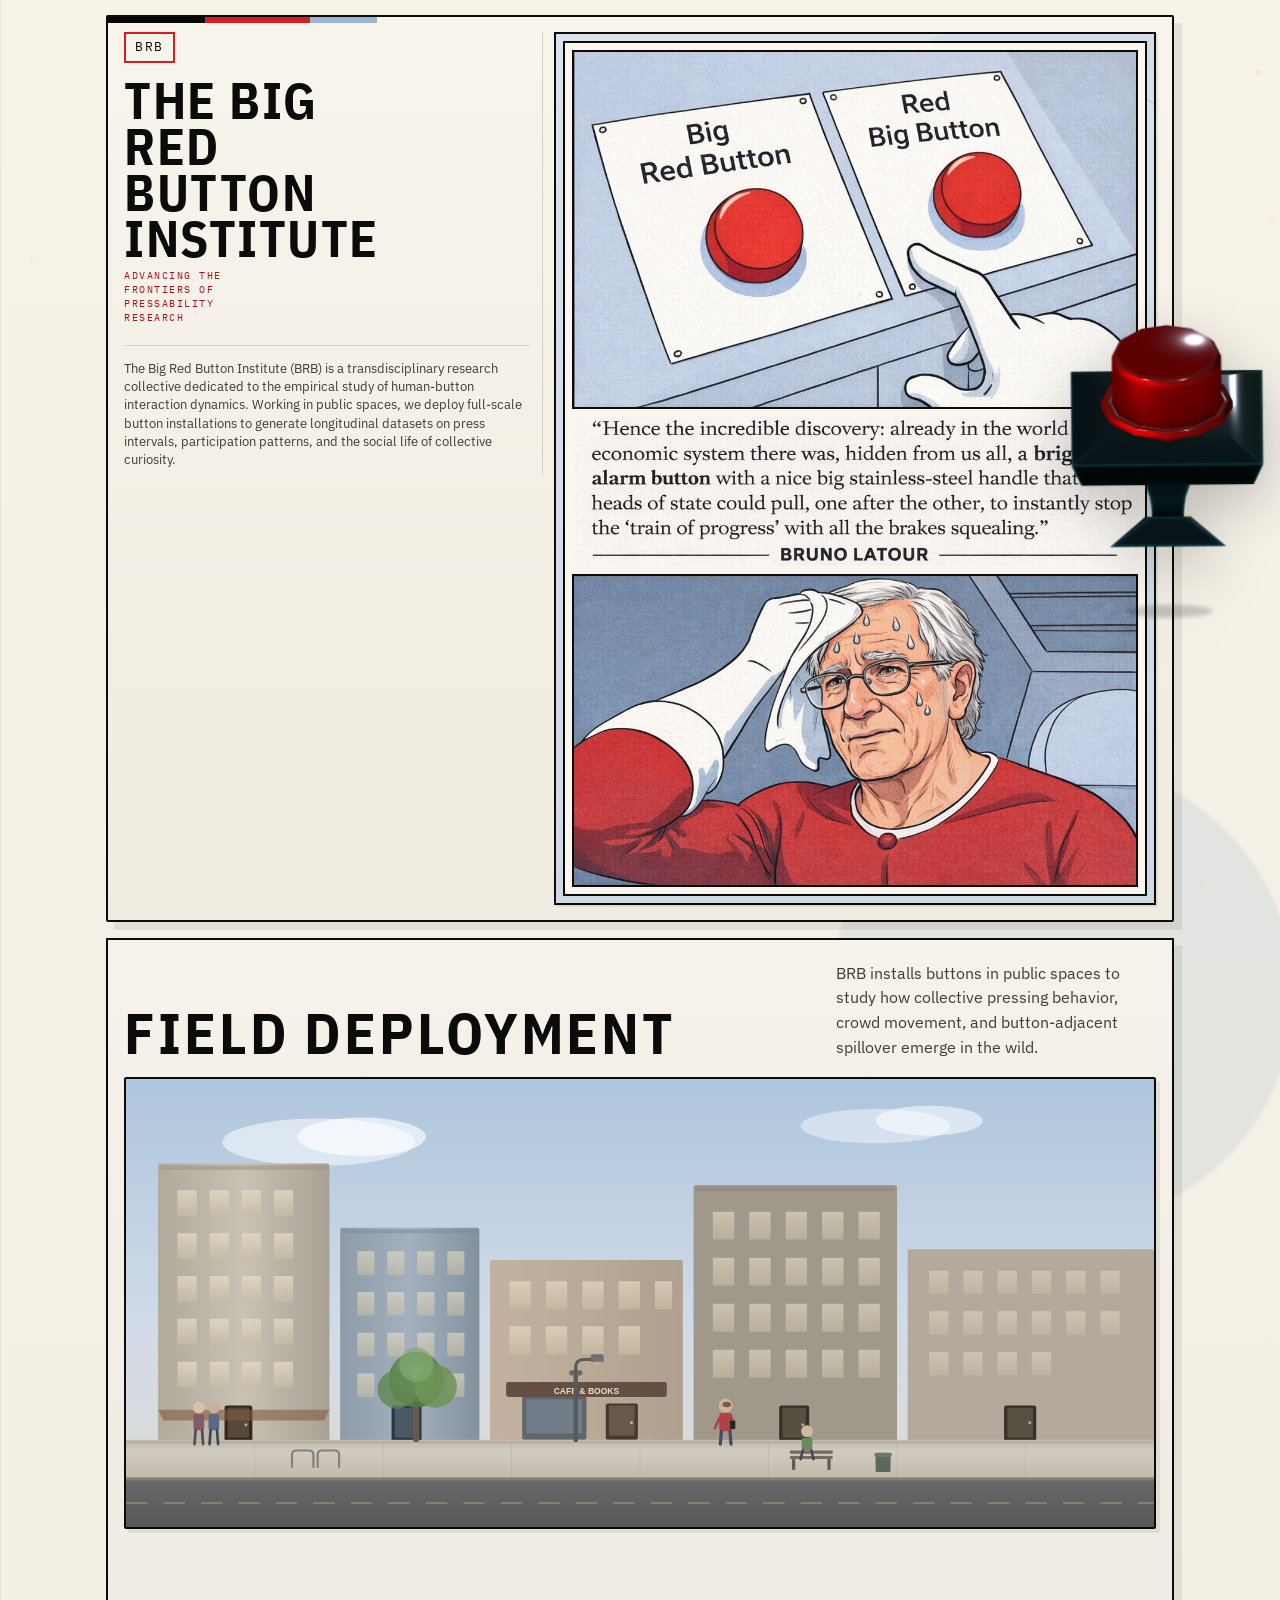
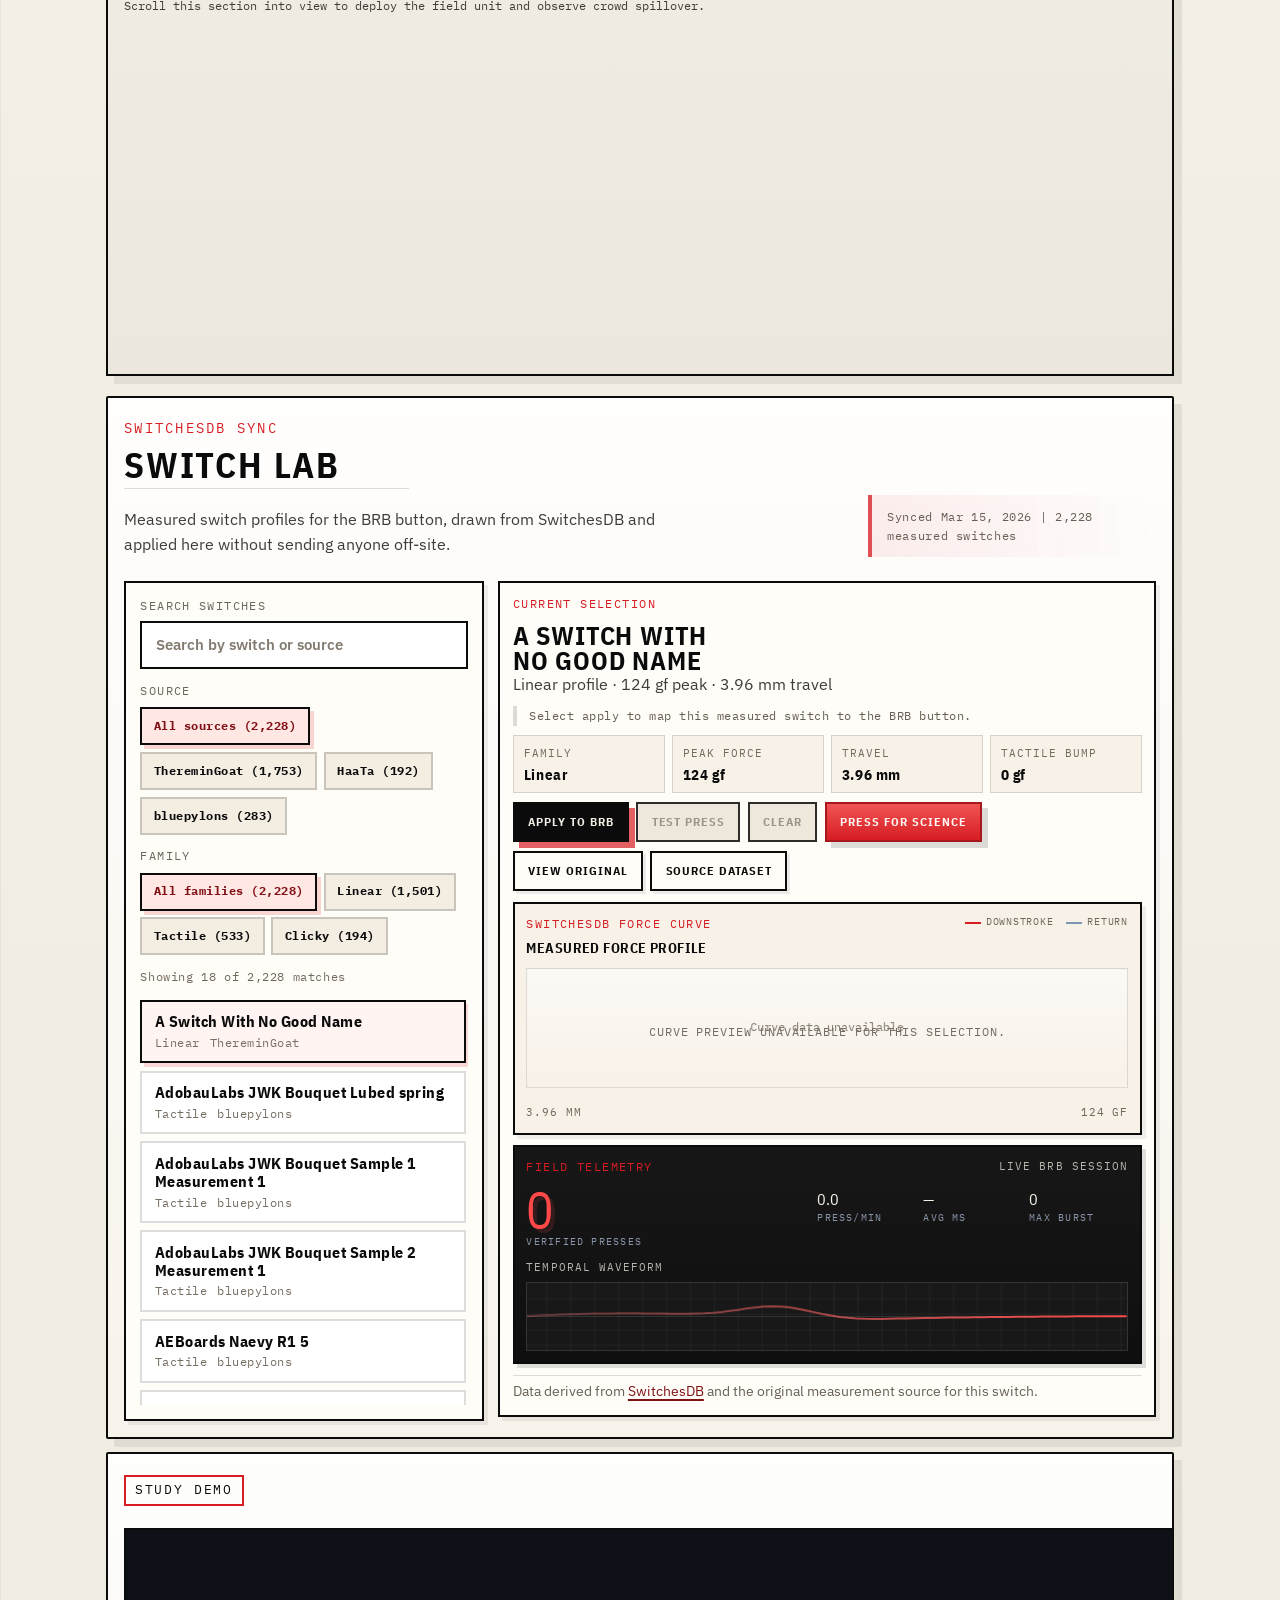
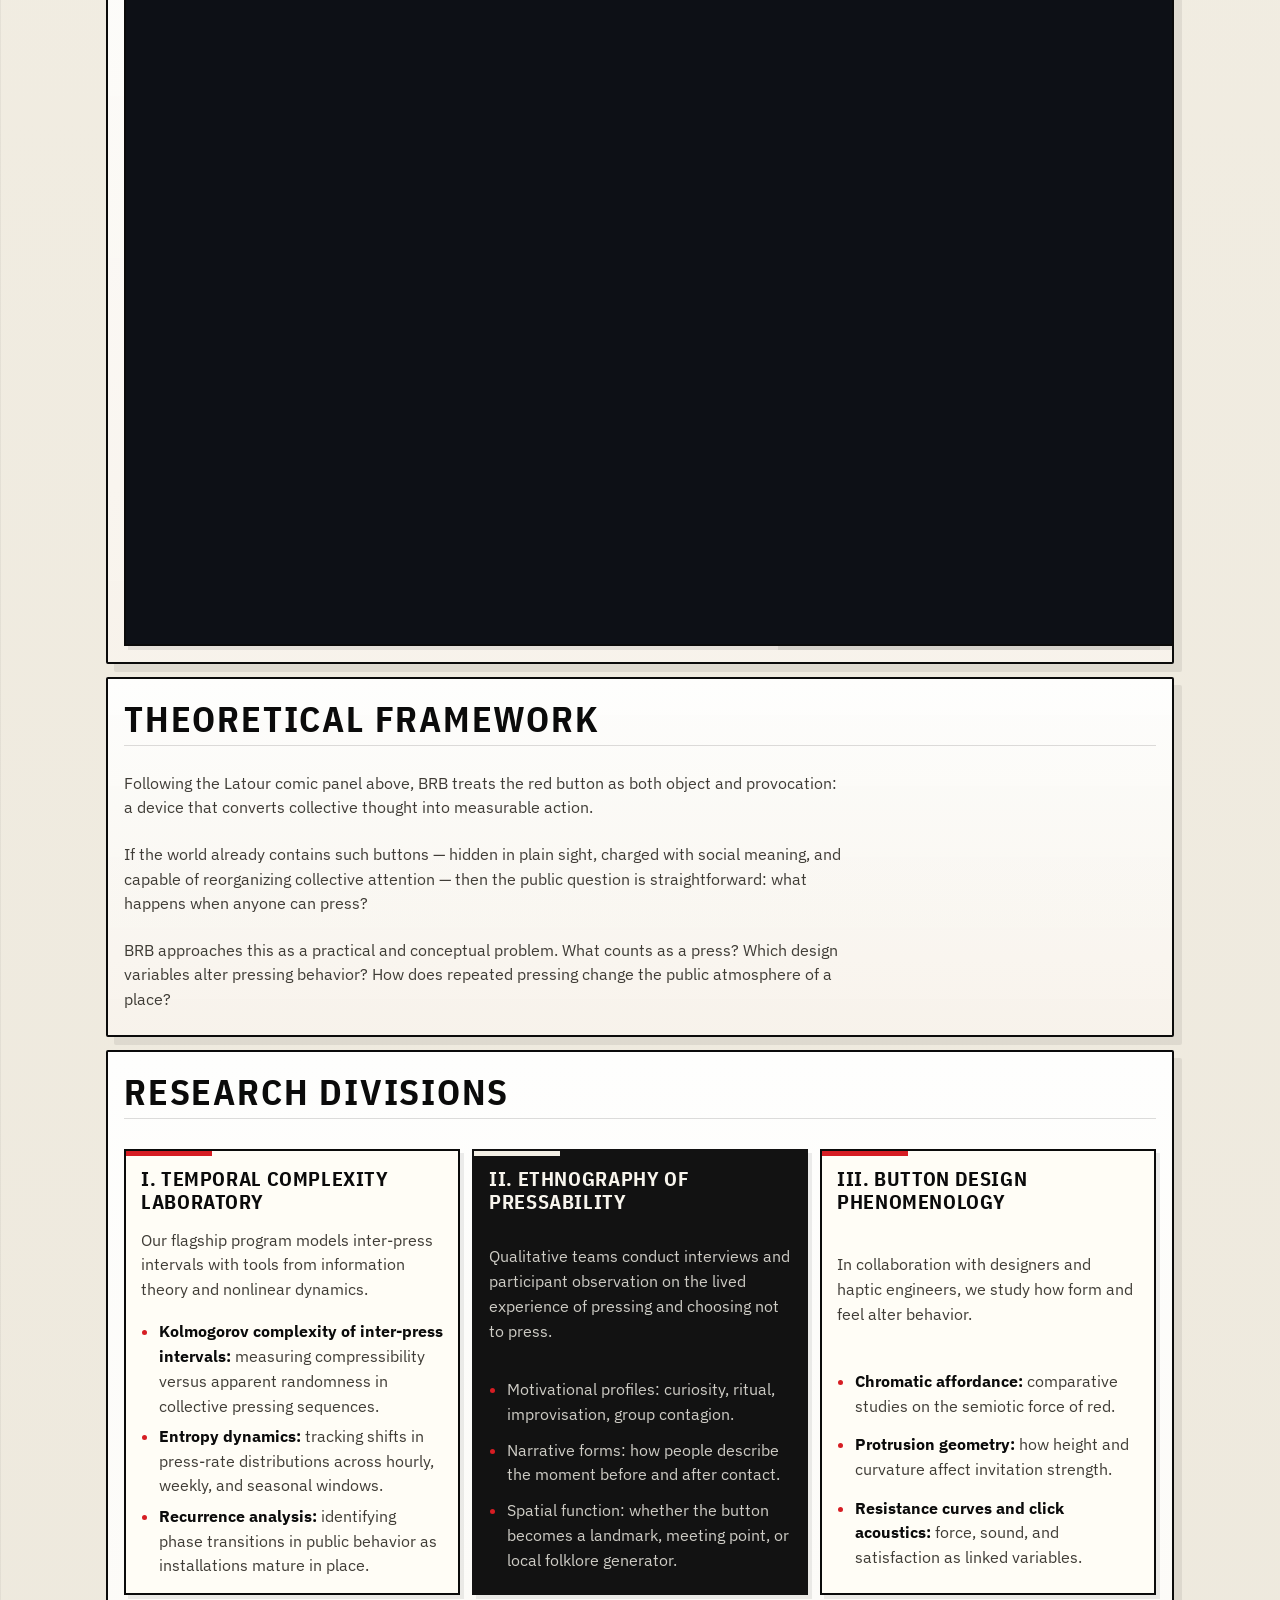
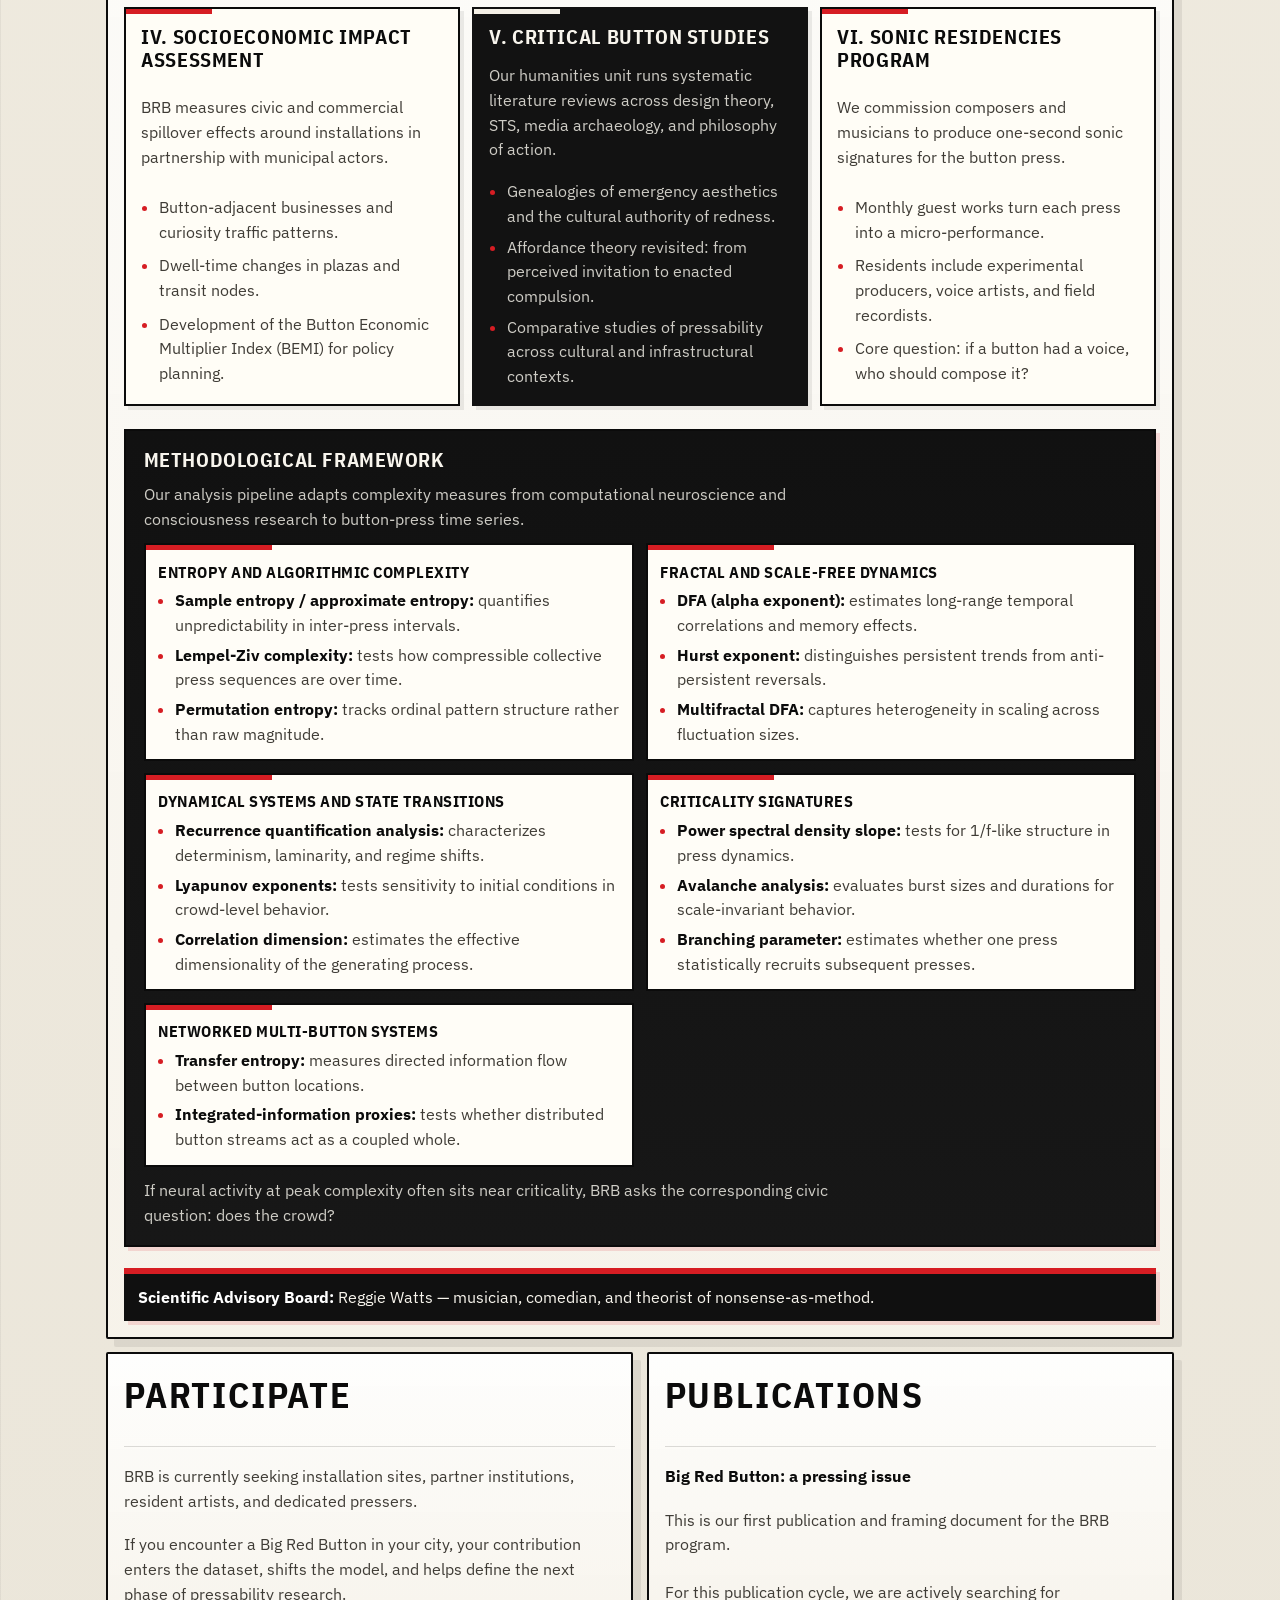
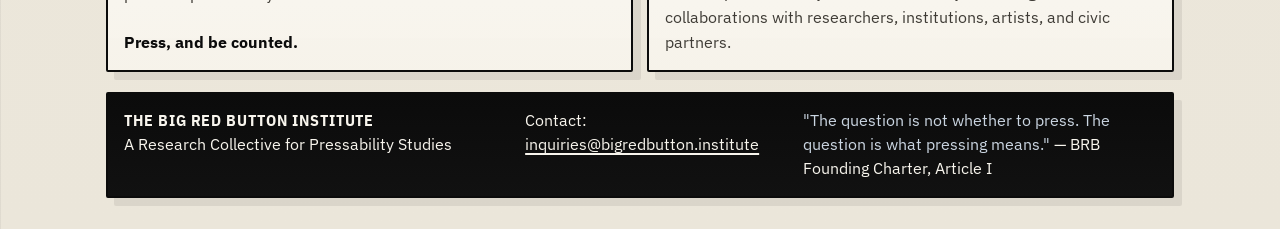
==== previews/codex-switchesdb-static-selector/index.html @ 6257504b "Deploy preview for codex/switchesdb-static-selector" ====
﻿<!doctype html>
<html lang="en">
<head>
  <meta charset="utf-8">
  <meta name="viewport" content="width=device-width, initial-scale=1">
  <title>The Big Red Button Institute (BRB)</title>
  <meta name="description" content="The Big Red Button Institute (BRB) studies public button pressing through computational, ethnographic, design, and artistic research.">
  <link rel="preconnect" href="https://fonts.googleapis.com">
  <link rel="preconnect" href="https://fonts.gstatic.com" crossorigin>
  <link href="https://fonts.googleapis.com/css2?family=IBM+Plex+Sans:wght@400;500;600;700&family=IBM+Plex+Sans+Condensed:wght@500;600;700&family=IBM+Plex+Mono:wght@400;500;600&display=swap" rel="stylesheet">

  <link rel="stylesheet" href="visual-workover.css?v=20260315e">
  <link rel="stylesheet" href="switch-lab.css?v=20260315f">
</head>
<body class="visual-workover">
  <canvas id="ambientCanvas"></canvas>
  <div class="screen-flash" id="screenFlash"></div>
  <div class="shockwave" id="pedestalShockwave"></div>
  <div class="pedestal-float" id="pedestalFloat" aria-label="Floating field button">
    <button class="pedestal-float__button" id="pedestalButton" type="button" aria-label="Press the floating field button">
      <span class="pedestal-float__stage" aria-hidden="true">
        <img
          class="pedestal-float__model"
          id="pedestalFrame"
          src="Images/poly-button-press-00.png"
          alt=""
          width="420"
          height="475"
          decoding="async"
          fetchpriority="high"
        >
      </span>
    </button>
  </div>

  <div class="shell">
    <header class="hero reveal">
      <div class="hero-top">
        <div class="hero-intro">
          <span class="eyebrow">BRB</span>
          <h1>The Big Red Button Institute</h1>
          <p class="subhead">Advancing the Frontiers of Pressability Research</p>
          <div class="hero-mission">
            <p>The Big Red Button Institute (BRB) is a transdisciplinary research collective dedicated to the empirical study of human-button interaction dynamics. Working in public spaces, we deploy full-scale button installations to generate longitudinal datasets on press intervals, participation patterns, and the social life of collective curiosity.</p>
          </div>
        </div>
        <figure class="hero-latour">
          <div class="hero-latour__page" role="img" aria-label="Bruno Latour comic panel with a bright red alarm button.">
            <img class="hero-latour__slice hero-latour__slice--top" src="Images/Latour-top-panel.png" alt="">
            <img class="hero-latour__slice hero-latour__slice--quote" src="Images/Latour-quote-block.png" alt="">
            <img class="hero-latour__slice hero-latour__slice--bottom" src="Images/Latour-bottom-panel.png" alt="">
          </div>
        </figure>
      </div>
    </header>

    <section class="field-section reveal" id="fieldSection">
      <div class="field-header">
        <h2>Field Deployment</h2>
        <p>BRB installs buttons in public spaces to study how collective pressing behavior, crowd movement, and button-adjacent spillover emerge in the wild.</p>
      </div>
      <div class="scene-wrap" id="sceneWrap">
        <svg class="street-svg" viewBox="0 0 960 420" xmlns="http://www.w3.org/2000/svg" preserveAspectRatio="xMidYMid slice">
          <defs>
            <linearGradient id="skyG" x1="0" y1="0" x2="0" y2="1"><stop offset="0%" stop-color="#a8c4e0"></stop><stop offset="55%" stop-color="#cdd9e8"></stop><stop offset="100%" stop-color="#ddd8cc"></stop></linearGradient>
            <linearGradient id="bldgA" x1="0" y1="0" x2="1" y2="0"><stop offset="0%" stop-color="#b0a898"></stop><stop offset="50%" stop-color="#c7bfb0"></stop><stop offset="100%" stop-color="#a8a090"></stop></linearGradient>
            <linearGradient id="bldgB" x1="0" y1="0" x2="1" y2="0"><stop offset="0%" stop-color="#8b9aaa"></stop><stop offset="50%" stop-color="#a0b0c0"></stop><stop offset="100%" stop-color="#8090a0"></stop></linearGradient>
            <linearGradient id="bldgC" x1="0" y1="0" x2="1" y2="0"><stop offset="0%" stop-color="#c4b09a"></stop><stop offset="100%" stop-color="#b0a08a"></stop></linearGradient>
            <linearGradient id="sidewalkG" x1="0" y1="0" x2="0" y2="1"><stop offset="0%" stop-color="#d4cfc2"></stop><stop offset="100%" stop-color="#bfb8a8"></stop></linearGradient>
            <linearGradient id="roadG" x1="0" y1="0" x2="0" y2="1"><stop offset="0%" stop-color="#6a6a6a"></stop><stop offset="100%" stop-color="#585858"></stop></linearGradient>
            <radialGradient id="treeG" cx="50%" cy="40%" r="55%"><stop offset="0%" stop-color="#7aab65"></stop><stop offset="70%" stop-color="#5a8a48"></stop><stop offset="100%" stop-color="#4a7a3a"></stop></radialGradient>
            <linearGradient id="winG" x1="0" y1="0" x2="0" y2="1"><stop offset="0%" stop-color="#e8dcc0"></stop><stop offset="100%" stop-color="#c8bca0"></stop></linearGradient>
            <linearGradient id="groundSh" x1="0" y1="0" x2="0" y2="1"><stop offset="0%" stop-color="rgba(60,50,40,.15)"></stop><stop offset="100%" stop-color="rgba(60,50,40,0)"></stop></linearGradient>
          </defs>
          <rect width="960" height="420" fill="url(#skyG)"></rect>
          <ellipse cx="180" cy="60" rx="90" ry="22" fill="rgba(255,255,255,.5)"></ellipse><ellipse cx="220" cy="55" rx="60" ry="18" fill="rgba(255,255,255,.6)"></ellipse>
          <ellipse cx="700" cy="45" rx="70" ry="16" fill="rgba(255,255,255,.4)"></ellipse><ellipse cx="750" cy="40" rx="50" ry="14" fill="rgba(255,255,255,.5)"></ellipse>
          <rect x="30" y="80" width="160" height="260" rx="2" fill="url(#bldgA)"></rect><rect x="32" y="82" width="156" height="4" fill="rgba(160,150,135,.6)"></rect>
          <g fill="url(#winG)" opacity=".7"><rect x="48" y="105" width="18" height="24" rx="1"></rect><rect x="78" y="105" width="18" height="24" rx="1"></rect><rect x="108" y="105" width="18" height="24" rx="1"></rect><rect x="138" y="105" width="18" height="24" rx="1"></rect><rect x="48" y="145" width="18" height="24" rx="1"></rect><rect x="78" y="145" width="18" height="24" rx="1"></rect><rect x="108" y="145" width="18" height="24" rx="1"></rect><rect x="138" y="145" width="18" height="24" rx="1"></rect><rect x="48" y="185" width="18" height="24" rx="1"></rect><rect x="78" y="185" width="18" height="24" rx="1"></rect><rect x="108" y="185" width="18" height="24" rx="1"></rect><rect x="138" y="185" width="18" height="24" rx="1"></rect><rect x="48" y="225" width="18" height="24" rx="1"></rect><rect x="78" y="225" width="18" height="24" rx="1"></rect><rect x="108" y="225" width="18" height="24" rx="1"></rect><rect x="138" y="225" width="18" height="24" rx="1"></rect><rect x="48" y="265" width="18" height="24" rx="1"></rect><rect x="78" y="265" width="18" height="24" rx="1"></rect><rect x="108" y="265" width="18" height="24" rx="1"></rect><rect x="138" y="265" width="18" height="24" rx="1"></rect></g>
          <rect x="92" y="306" width="26" height="34" rx="2" fill="#3a2a1a"></rect><rect x="95" y="308" width="20" height="28" rx="1" fill="#5a4a38"></rect><circle cx="112" cy="324" r="1.5" fill="#c0a870"></circle>
          <path d="M30,310 L190,310 L185,320 L35,320 Z" fill="#8a5a3a" opacity=".6"></path>
          <rect x="200" y="140" width="130" height="200" rx="2" fill="url(#bldgB)"></rect><rect x="202" y="142" width="126" height="3" fill="rgba(120,140,160,.5)"></rect>
          <g fill="url(#winG)" opacity=".6"><rect x="216" y="162" width="16" height="22" rx="1"></rect><rect x="244" y="162" width="16" height="22" rx="1"></rect><rect x="272" y="162" width="16" height="22" rx="1"></rect><rect x="300" y="162" width="16" height="22" rx="1"></rect><rect x="216" y="200" width="16" height="22" rx="1"></rect><rect x="244" y="200" width="16" height="22" rx="1"></rect><rect x="272" y="200" width="16" height="22" rx="1"></rect><rect x="300" y="200" width="16" height="22" rx="1"></rect><rect x="216" y="238" width="16" height="22" rx="1"></rect><rect x="244" y="238" width="16" height="22" rx="1"></rect><rect x="272" y="238" width="16" height="22" rx="1"></rect><rect x="300" y="238" width="16" height="22" rx="1"></rect><rect x="216" y="276" width="16" height="22" rx="1"></rect><rect x="244" y="276" width="16" height="22" rx="1"></rect><rect x="272" y="276" width="16" height="22" rx="1"></rect><rect x="300" y="276" width="16" height="22" rx="1"></rect></g>
          <rect x="248" y="306" width="28" height="34" rx="2" fill="#2a3a4a"></rect><rect x="251" y="308" width="22" height="28" rx="1" fill="#4a5a6a"></rect><circle cx="270" cy="324" r="1.5" fill="#a0b0c0"></circle>
          <rect x="340" y="170" width="180" height="170" rx="2" fill="url(#bldgC)"></rect>
          <rect x="370" y="296" width="60" height="42" rx="2" fill="#3a4a5a" opacity=".7"></rect><rect x="374" y="300" width="52" height="32" rx="1" fill="#87a5c0" opacity=".35"></rect>
          <rect x="355" y="284" width="150" height="14" rx="2" fill="#6a5040"></rect><text x="430" y="295" text-anchor="middle" font-family="'Manrope',sans-serif" font-size="8" fill="#e8dcc0" font-weight="700">CAFE &amp; BOOKS</text>
          <g fill="url(#winG)" opacity=".65"><rect x="358" y="190" width="20" height="26" rx="1"></rect><rect x="392" y="190" width="20" height="26" rx="1"></rect><rect x="426" y="190" width="20" height="26" rx="1"></rect><rect x="460" y="190" width="20" height="26" rx="1"></rect><rect x="494" y="190" width="16" height="26" rx="1"></rect><rect x="358" y="232" width="20" height="26" rx="1"></rect><rect x="392" y="232" width="20" height="26" rx="1"></rect><rect x="426" y="232" width="20" height="26" rx="1"></rect><rect x="460" y="232" width="20" height="26" rx="1"></rect></g>
          <rect x="448" y="304" width="30" height="34" rx="2" fill="#4a3a2a"></rect><rect x="451" y="306" width="24" height="28" rx="1" fill="#6a5a48"></rect><circle cx="472" cy="322" r="1.5" fill="#c0a880"></circle>
          <rect x="530" y="100" width="190" height="240" rx="2" fill="#a09888"></rect><rect x="532" y="102" width="186" height="4" fill="rgba(140,130,118,.5)"></rect>
          <g fill="url(#winG)" opacity=".6"><rect x="548" y="125" width="20" height="26" rx="1"></rect><rect x="582" y="125" width="20" height="26" rx="1"></rect><rect x="616" y="125" width="20" height="26" rx="1"></rect><rect x="650" y="125" width="20" height="26" rx="1"></rect><rect x="684" y="125" width="20" height="26" rx="1"></rect><rect x="548" y="168" width="20" height="26" rx="1"></rect><rect x="582" y="168" width="20" height="26" rx="1"></rect><rect x="616" y="168" width="20" height="26" rx="1"></rect><rect x="650" y="168" width="20" height="26" rx="1"></rect><rect x="684" y="168" width="20" height="26" rx="1"></rect><rect x="548" y="211" width="20" height="26" rx="1"></rect><rect x="582" y="211" width="20" height="26" rx="1"></rect><rect x="616" y="211" width="20" height="26" rx="1"></rect><rect x="650" y="211" width="20" height="26" rx="1"></rect><rect x="684" y="211" width="20" height="26" rx="1"></rect><rect x="548" y="254" width="20" height="26" rx="1"></rect><rect x="582" y="254" width="20" height="26" rx="1"></rect><rect x="616" y="254" width="20" height="26" rx="1"></rect><rect x="650" y="254" width="20" height="26" rx="1"></rect><rect x="684" y="254" width="20" height="26" rx="1"></rect></g>
          <rect x="610" y="306" width="28" height="34" rx="2" fill="#3a3028"></rect><rect x="613" y="308" width="22" height="28" rx="1" fill="#5a5040"></rect><circle cx="632" cy="324" r="1.5" fill="#b0a080"></circle>
          <rect x="730" y="160" width="230" height="180" rx="2" fill="#b4a898"></rect>
          <g fill="url(#winG)" opacity=".5"><rect x="750" y="180" width="18" height="22" rx="1"></rect><rect x="782" y="180" width="18" height="22" rx="1"></rect><rect x="814" y="180" width="18" height="22" rx="1"></rect><rect x="846" y="180" width="18" height="22" rx="1"></rect><rect x="878" y="180" width="18" height="22" rx="1"></rect><rect x="910" y="180" width="18" height="22" rx="1"></rect><rect x="750" y="218" width="18" height="22" rx="1"></rect><rect x="782" y="218" width="18" height="22" rx="1"></rect><rect x="814" y="218" width="18" height="22" rx="1"></rect><rect x="846" y="218" width="18" height="22" rx="1"></rect><rect x="878" y="218" width="18" height="22" rx="1"></rect><rect x="910" y="218" width="18" height="22" rx="1"></rect><rect x="750" y="256" width="18" height="22" rx="1"></rect><rect x="782" y="256" width="18" height="22" rx="1"></rect><rect x="814" y="256" width="18" height="22" rx="1"></rect><rect x="846" y="256" width="18" height="22" rx="1"></rect></g>
          <rect x="820" y="306" width="30" height="34" rx="2" fill="#3a3228"></rect><rect x="823" y="308" width="24" height="28" rx="1" fill="#5a5242"></rect><circle cx="844" cy="322" r="1.5" fill="#b0a080"></circle>
          <rect x="0" y="340" width="960" height="35" fill="url(#sidewalkG)"></rect><rect x="0" y="338" width="960" height="3" fill="#c0b8a5"></rect>
          <g stroke="rgba(160,150,135,.3)" stroke-width=".8"><line x1="120" y1="342" x2="120" y2="375"></line><line x1="240" y1="342" x2="240" y2="375"></line><line x1="360" y1="342" x2="360" y2="375"></line><line x1="480" y1="342" x2="480" y2="375"></line><line x1="600" y1="342" x2="600" y2="375"></line><line x1="720" y1="342" x2="720" y2="375"></line><line x1="840" y1="342" x2="840" y2="375"></line></g>
          <rect x="0" y="340" width="960" height="8" fill="url(#groundSh)"></rect>
          <rect x="0" y="375" width="960" height="45" fill="url(#roadG)"></rect>
          <g stroke="#d4cc60" stroke-width="1.5" stroke-dasharray="20 15" opacity=".4"><line x1="0" y1="397" x2="960" y2="397"></line></g>
          <rect x="0" y="373" width="960" height="3" fill="#8a8070"></rect>
          <rect x="418" y="275" width="4" height="65" rx="1" fill="#5a5a5a"></rect><rect x="414" y="273" width="12" height="5" rx="2" fill="#6a6a6a"></rect>
          <path d="M420,276 L420,270 Q420,263 428,263 L438,263" fill="none" stroke="#5a5a5a" stroke-width="3" stroke-linecap="round"></path>
          <rect x="434" y="258" width="12" height="8" rx="2" fill="#707070"></rect><rect x="436" y="265" width="8" height="2" fill="#ffeeaa" opacity=".4"></rect>
          <rect x="268" y="296" width="6" height="44" rx="2" fill="#6a5a4a"></rect>
          <circle cx="271" cy="282" r="26" fill="url(#treeG)" opacity=".9"></circle><circle cx="253" cy="291" r="18" fill="#5a8a48" opacity=".8"></circle><circle cx="289" cy="288" r="20" fill="#68964a" opacity=".85"></circle><circle cx="271" cy="268" r="16" fill="#7aab65" opacity=".7"></circle>
          <g transform="translate(620,348)"><rect x="0" y="0" width="40" height="3" rx="1" fill="#7a6a5a"></rect><rect x="0" y="5" width="40" height="3" rx="1" fill="#7a6a5a"></rect><rect x="2" y="8" width="3" height="10" fill="#6a5a4a"></rect><rect x="35" y="8" width="3" height="10" fill="#6a5a4a"></rect></g>
          <g transform="translate(155,352)"><path d="M0,12 L0,0 Q0,-4 4,-4 L16,-4 Q20,-4 20,0 L20,12" fill="none" stroke="#808080" stroke-width="2"></path><path d="M24,12 L24,0 Q24,-4 28,-4 L40,-4 Q44,-4 44,0 L44,12" fill="none" stroke="#808080" stroke-width="2"></path></g>
          <g transform="translate(700,348)"><rect x="0" y="4" width="14" height="16" rx="1" fill="#5a6a5a"></rect><rect x="-1" y="2" width="16" height="4" rx="1.5" fill="#6a7a6a"></rect></g>
          <ellipse id="landingSpot" cx="500" cy="362" rx="11.2" ry="2.1" fill="rgba(223,44,44,0)" stroke="rgba(223,44,44,0)" stroke-width="1" stroke-dasharray="3 2"></ellipse>
          <g id="person1"><circle cx="0" cy="-24" r="6" fill="#e0c8a0"></circle><ellipse cx="-1" cy="-25" rx="3" ry="2" fill="#5a4030" opacity=".7"></ellipse><rect x="-5" y="-18" width="10" height="16" rx="2.5" fill="#4a6a8a"></rect><line x1="-3" y1="-2" x2="-5" y2="10" stroke="#3a4a5a" stroke-width="3" stroke-linecap="round"></line><line x1="3" y1="-2" x2="5" y2="10" stroke="#3a4a5a" stroke-width="3" stroke-linecap="round"></line><line x1="-5" y1="-14" x2="-9" y2="-4" stroke="#4a6a8a" stroke-width="2.5" stroke-linecap="round"></line><line x1="5" y1="-14" x2="9" y2="-4" stroke="#4a6a8a" stroke-width="2.5" stroke-linecap="round"></line></g>
          <g id="person2"><circle cx="0" cy="-26" r="6.5" fill="#d4b090"></circle><ellipse cx="1" cy="-27" rx="4" ry="2.5" fill="#3a2a1a" opacity=".6"></ellipse><rect x="-6" y="-19" width="12" height="17" rx="2.5" fill="#c04040"></rect><line x1="-4" y1="-2" x2="-5" y2="10" stroke="#4a4a6a" stroke-width="3" stroke-linecap="round"></line><line x1="4" y1="-2" x2="5" y2="10" stroke="#4a4a6a" stroke-width="3" stroke-linecap="round"></line><line x1="-6" y1="-14" x2="-10" y2="-5" stroke="#c04040" stroke-width="2.5" stroke-linecap="round"></line><line x1="6" y1="-14" x2="6" y2="-6" stroke="#c04040" stroke-width="2.5" stroke-linecap="round"></line><rect x="4" y="-12" width="5" height="8" rx=".5" fill="#2a2a2a"></rect></g>
          <g id="person3"><circle cx="0" cy="-24" r="6" fill="#c0a888"></circle><ellipse cx="0" cy="-26" rx="5" ry="3" fill="#2a2a3a" opacity=".5"></ellipse><rect x="-5" y="-18" width="10" height="16" rx="2.5" fill="#5a5a7a"></rect><line x1="-3" y1="-2" x2="-4" y2="10" stroke="#4a4a5a" stroke-width="3" stroke-linecap="round"></line><line x1="3" y1="-2" x2="5" y2="10" stroke="#4a4a5a" stroke-width="3" stroke-linecap="round"></line><line x1="-5" y1="-14" x2="-8" y2="-3" stroke="#5a5a7a" stroke-width="2.5" stroke-linecap="round"></line><line x1="5" y1="-14" x2="8" y2="-3" stroke="#5a5a7a" stroke-width="2.5" stroke-linecap="round"></line></g>
          <g id="person4">
            <g id="person4Bubble" display="none" opacity="0">
              <path d="M34,-40 L46,-24 L58,-40" fill="rgba(255,252,246,.96)" stroke="rgba(26,30,40,.18)" stroke-width="1"></path>
              <rect x="20" y="-188" width="268" height="158" rx="12" fill="rgba(255,252,246,.96)" stroke="rgba(26,30,40,.18)" stroke-width="1"></rect>
              <text id="person4Speaker" x="40" y="-165" fill="#df2c2c" font-family="'IBM Plex Mono',monospace" font-size="7.4" font-weight="700">Reggie Watts</text>
              <text id="person4Quote" x="40" y="-135" fill="#1a1e28" font-family="'IBM Plex Mono',monospace" font-size="9.2" font-weight="700">
                <tspan x="40" dy="0">Locate the red probability disc.</tspan>
              </text>
              <text id="person4Role" x="40" y="-54" fill="#7a7164" font-family="'IBM Plex Mono',monospace" font-size="6.8" font-weight="600">Scientific Advisory Board</text>
            </g>
            <rect x="-6" y="-18" width="12" height="17" rx="2.5" fill="#7a3d33"></rect>
            <line x1="-4" y1="-2" x2="-6" y2="10" stroke="#47394b" stroke-width="3" stroke-linecap="round"></line>
            <line x1="4" y1="-2" x2="6" y2="10" stroke="#47394b" stroke-width="3" stroke-linecap="round"></line>
            <line x1="-6" y1="-14" x2="-10" y2="-5" stroke="#7a3d33" stroke-width="2.5" stroke-linecap="round"></line>
            <line x1="6" y1="-14" x2="10" y2="-6" stroke="#7a3d33" stroke-width="2.5" stroke-linecap="round"></line>
            <rect x="-6.5" y="-10" width="13" height="3" rx="1.5" fill="#a13b2f" opacity=".85"></rect>
            <image href="Images/ReggieWatts/reggiewatts.png" x="-34" y="-60" width="68" height="68" preserveAspectRatio="xMidYMid meet"></image>
          </g>
          <g transform="translate(636,344)"><circle cx="0" cy="-14" r="5.5" fill="#d0b898"></circle><rect x="-5" y="-8" width="10" height="12" rx="2" fill="#6a8a5a"></rect><line x1="-4" y1="4" x2="-6" y2="12" stroke="#4a4a5a" stroke-width="2.5" stroke-linecap="round"></line><line x1="4" y1="4" x2="6" y2="12" stroke="#4a4a5a" stroke-width="2.5" stroke-linecap="round"></line></g>
          <g transform="translate(68,332)"><circle cx="0" cy="-24" r="5.5" fill="#d8c0a0"></circle><rect x="-5" y="-18" width="10" height="15" rx="2" fill="#8a5a6a"></rect><line x1="-3" y1="-3" x2="-4" y2="10" stroke="#5a4a5a" stroke-width="2.5" stroke-linecap="round"></line><line x1="3" y1="-3" x2="4" y2="10" stroke="#5a4a5a" stroke-width="2.5" stroke-linecap="round"></line></g>
          <g transform="translate(82,332)"><circle cx="0" cy="-24" r="5.5" fill="#c8b090"></circle><rect x="-5" y="-18" width="10" height="15" rx="2" fill="#5a6a8a"></rect><line x1="-3" y1="-3" x2="-4" y2="10" stroke="#3a4a5a" stroke-width="2.5" stroke-linecap="round"></line><line x1="3" y1="-3" x2="4" y2="10" stroke="#3a4a5a" stroke-width="2.5" stroke-linecap="round"></line></g>
          <g id="crowdLayer"></g>
          <g id="dollarNetworkLayer"></g>
          <g id="dollarLayer"></g>
        </svg>
        <div class="scene-dock-halo" id="sceneDockHalo" aria-hidden="true"></div>
        <div class="scene-status" id="sceneStatus">FIELD UNIT DEPLOYING...</div>
      </div>
      <div class="bemi-bar" id="bemiBar">
        <span>Button Economic Multiplier Index:</span>
        <span class="bemi-val" id="bemiVal">0.00</span>
      </div>
      <p class="field-caption" id="fieldCaption">Scroll this section into view to deploy the field unit and observe crowd spillover.</p>
      <div class="mini-dashboard" id="miniDash">
        <div class="mini-dash-header">
          <div class="mini-dash-readout">
            <h3>Field Telemetry</h3>
            <div class="mini-dash-count" id="pressCount">0</div>
            <div class="mini-dash-count-label">verified presses</div>
          </div>
          <div class="mini-dash-stats" aria-label="Field telemetry summary">
            <div class="md-stat"><div class="md-stat-val red" id="mdRate">0.0</div><div class="md-stat-lbl">Press/min</div></div>
            <div class="md-stat"><div class="md-stat-val" id="mdEntropy">&mdash;</div><div class="md-stat-lbl">Entropy</div></div>
            <div class="md-stat"><div class="md-stat-val" id="mdAvg">&mdash;</div><div class="md-stat-lbl">Avg ms</div></div>
            <div class="md-stat"><div class="md-stat-val" id="mdBurst">0</div><div class="md-stat-lbl">Max burst</div></div>
          </div>
        </div>
        <div class="mini-dash-actions">
          <button class="press-btn mini-dash-press-btn" id="pressBtn" type="button">Press for Science</button>
        </div>
        <div class="mini-viz-row">
          <div class="mini-viz-card mini-viz-card--wave"><h4>Temporal waveform</h4><canvas id="mWave"></canvas></div>
          <div class="mini-viz-card mini-viz-card--entropy"><h4>Entropy field</h4><canvas id="mEntropy"></canvas></div>
        </div>
      </div>
    </section>

    <main class="stack">
      <section class="panel reveal switch-lab-panel" id="switchLabPanel" aria-labelledby="switchLabTitle">
        <div class="switch-lab-panel__head">
          <div class="switch-lab-panel__copy">
            <p class="mono switch-lab-panel__kicker">SwitchesDB Sync</p>
            <h2 class="switch-lab-panel__title" id="switchLabTitle">Switch Lab</h2>
            <p class="switch-lab-panel__lede">Measured switch profiles for the BRB button, drawn from SwitchesDB and applied here without sending anyone off-site.</p>
          </div>
          <div class="switch-lab-panel__meta" id="switchLabMeta">Loading switch catalog...</div>
        </div>
        <div class="switch-lab-root" id="switchLabRoot" data-state="loading">
          <p class="switch-lab-loading">Loading switch profiles from the local BRB sync cache.</p>
        </div>
      </section>

      <section class="panel reveal study-demo-panel" aria-labelledby="studyDemoTitle">
        <span class="eyebrow">Study Demo</span>
        <div class="video-feature">
          <div class="video-embed">
            <iframe
              src="https://www.youtube-nocookie.com/embed/ps7yAMZNh94"
              title="First Big Red Button VR Study Demo | Button Pressing Behavior in Virtual Reality"
              loading="lazy"
              referrerpolicy="strict-origin-when-cross-origin"
              allow="accelerometer; autoplay; clipboard-write; encrypted-media; gyroscope; picture-in-picture; web-share"
              allowfullscreen
            ></iframe>
          </div>
          <div class="video-copy">
            <p class="mono">YouTube upload: March 12, 2026</p>
            <h2 id="studyDemoTitle">First Big Red Button VR Study Demo</h2>
            <p>This demonstration presents the inaugural Big Red Button Institute virtual reality study on button-pressing behavior under conditions of maximal autonomy and minimal task demand.</p>
            <ul class="video-points">
              <li>Participants are immersed in a controlled virtual environment with a single large red button.</li>
              <li>A standardized audio track guides the session while preserving open-ended interaction.</li>
              <li>Pressing and non-pressing are treated as methodologically valid outcomes.</li>
            </ul>
            <p>The prototype is used to tune instruction cadence, button visibility, and the general atmosphere of button-adjacency before formal study deployment.</p>
            <div class="video-actions">
              <a class="video-link" href="https://www.youtube.com/watch?v=ps7yAMZNh94" target="_blank" rel="noopener noreferrer">Watch on YouTube</a>
            </div>
          </div>
        </div>
      </section>

      <section class="panel reveal theory-panel">
        <h2>Theoretical Framework</h2>
        <p>Following the Latour comic panel above, BRB treats the red button as both object and provocation: a device that converts collective thought into measurable action.</p>
        <p>If the world already contains such buttons &mdash; hidden in plain sight, charged with social meaning, and capable of reorganizing collective attention &mdash; then the public question is straightforward: what happens when anyone can press?</p>
        <p>BRB approaches this as a practical and conceptual problem. What counts as a press? Which design variables alter pressing behavior? How does repeated pressing change the public atmosphere of a place?</p>
      </section>

      <section class="panel reveal divisions-panel">
        <h2>Research Divisions</h2>
        <div class="division-grid">
          <article class="division">
            <h3>I. Temporal Complexity Laboratory</h3>
            <p>Our flagship program models inter-press intervals with tools from information theory and nonlinear dynamics.</p>
            <ul>
              <li><strong>Kolmogorov complexity of inter-press intervals:</strong> measuring compressibility versus apparent randomness in collective pressing sequences.</li>
              <li><strong>Entropy dynamics:</strong> tracking shifts in press-rate distributions across hourly, weekly, and seasonal windows.</li>
              <li><strong>Recurrence analysis:</strong> identifying phase transitions in public behavior as installations mature in place.</li>
            </ul>
          </article>
          <article class="division">
            <h3>II. Ethnography of Pressability</h3>
            <p>Qualitative teams conduct interviews and participant observation on the lived experience of pressing and choosing not to press.</p>
            <ul>
              <li>Motivational profiles: curiosity, ritual, improvisation, group contagion.</li>
              <li>Narrative forms: how people describe the moment before and after contact.</li>
              <li>Spatial function: whether the button becomes a landmark, meeting point, or local folklore generator.</li>
            </ul>
          </article>
          <article class="division">
            <h3>III. Button Design Phenomenology</h3>
            <p>In collaboration with designers and haptic engineers, we study how form and feel alter behavior.</p>
            <ul>
              <li><strong>Chromatic affordance:</strong> comparative studies on the semiotic force of red.</li>
              <li><strong>Protrusion geometry:</strong> how height and curvature affect invitation strength.</li>
              <li><strong>Resistance curves and click acoustics:</strong> force, sound, and satisfaction as linked variables.</li>
            </ul>
          </article>
          <article class="division">
            <h3>IV. Socioeconomic Impact Assessment</h3>
            <p>BRB measures civic and commercial spillover effects around installations in partnership with municipal actors.</p>
            <ul>
              <li>Button-adjacent businesses and curiosity traffic patterns.</li>
              <li>Dwell-time changes in plazas and transit nodes.</li>
              <li>Development of the Button Economic Multiplier Index (BEMI) for policy planning.</li>
            </ul>
          </article>
          <article class="division">
            <h3>V. Critical Button Studies</h3>
            <p>Our humanities unit runs systematic literature reviews across design theory, STS, media archaeology, and philosophy of action.</p>
            <ul>
              <li>Genealogies of emergency aesthetics and the cultural authority of redness.</li>
              <li>Affordance theory revisited: from perceived invitation to enacted compulsion.</li>
              <li>Comparative studies of pressability across cultural and infrastructural contexts.</li>
            </ul>
          </article>
          <article class="division">
            <h3>VI. Sonic Residencies Program</h3>
            <p>We commission composers and musicians to produce one-second sonic signatures for the button press.</p>
            <ul>
              <li>Monthly guest works turn each press into a micro-performance.</li>
              <li>Residents include experimental producers, voice artists, and field recordists.</li>
              <li>Core question: if a button had a voice, who should compose it?</li>
            </ul>
          </article>
        </div>
        <section class="methods-wrap" aria-label="Methodological framework">
          <h3>Methodological Framework</h3>
          <p>Our analysis pipeline adapts complexity measures from computational neuroscience and consciousness research to button-press time series.</p>
          <div class="methods-grid">
            <article class="method">
              <h4>Entropy and Algorithmic Complexity</h4>
              <ul>
                <li><strong>Sample entropy / approximate entropy:</strong> quantifies unpredictability in inter-press intervals.</li>
                <li><strong>Lempel-Ziv complexity:</strong> tests how compressible collective press sequences are over time.</li>
                <li><strong>Permutation entropy:</strong> tracks ordinal pattern structure rather than raw magnitude.</li>
              </ul>
            </article>
            <article class="method">
              <h4>Fractal and Scale-Free Dynamics</h4>
              <ul>
                <li><strong>DFA (alpha exponent):</strong> estimates long-range temporal correlations and memory effects.</li>
                <li><strong>Hurst exponent:</strong> distinguishes persistent trends from anti-persistent reversals.</li>
                <li><strong>Multifractal DFA:</strong> captures heterogeneity in scaling across fluctuation sizes.</li>
              </ul>
            </article>
            <article class="method">
              <h4>Dynamical Systems and State Transitions</h4>
              <ul>
                <li><strong>Recurrence quantification analysis:</strong> characterizes determinism, laminarity, and regime shifts.</li>
                <li><strong>Lyapunov exponents:</strong> tests sensitivity to initial conditions in crowd-level behavior.</li>
                <li><strong>Correlation dimension:</strong> estimates the effective dimensionality of the generating process.</li>
              </ul>
            </article>
            <article class="method">
              <h4>Criticality Signatures</h4>
              <ul>
                <li><strong>Power spectral density slope:</strong> tests for 1/f-like structure in press dynamics.</li>
                <li><strong>Avalanche analysis:</strong> evaluates burst sizes and durations for scale-invariant behavior.</li>
                <li><strong>Branching parameter:</strong> estimates whether one press statistically recruits subsequent presses.</li>
              </ul>
            </article>
            <article class="method">
              <h4>Networked Multi-Button Systems</h4>
              <ul>
                <li><strong>Transfer entropy:</strong> measures directed information flow between button locations.</li>
                <li><strong>Integrated-information proxies:</strong> tests whether distributed button streams act as a coupled whole.</li>
              </ul>
            </article>
          </div>
          <p>If neural activity at peak complexity often sits near criticality, BRB asks the corresponding civic question: does the crowd?</p>
        </section>
        <div class="callout">
          <strong>Scientific Advisory Board:</strong> Reggie Watts &mdash; musician, comedian, and theorist of nonsense-as-method.
        </div>
      </section>

      <section class="panel reveal participate-panel">
        <h2>Participate</h2>
        <div class="panel-body">
          <p>BRB is currently seeking installation sites, partner institutions, resident artists, and dedicated pressers.</p>
          <p>If you encounter a Big Red Button in your city, your contribution enters the dataset, shifts the model, and helps define the next phase of pressability research.</p>
          <p><strong>Press, and be counted.</strong></p>
        </div>
      </section>

      <section class="panel reveal publications-panel">
        <h2>Publications</h2>
        <div class="panel-body">
          <p><strong>Big Red Button: a pressing issue</strong></p>
          <p>This is our first publication and framing document for the BRB program.</p>
          <p>For this publication cycle, we are actively searching for collaborations with researchers, institutions, artists, and civic partners.</p>
        </div>
      </section>
    </main>

    <footer class="footer reveal">
      <p><strong>The Big Red Button Institute</strong><br>A Research Collective for Pressability Studies</p>
      <p>Contact: <a href="mailto:inquiries@bigredbutton.institute">inquiries@bigredbutton.institute</a></p>
      <p><em>"The question is not whether to press. The question is what pressing means."</em> &mdash; BRB Founding Charter, Article I</p>
    </footer>
  </div>

  <script>
  (function () {
    return;
    var pressTimestamps = [];
    var intervals = [];
    var count = 0;
    var sessionStart = Date.now();
    var maxBurst = 0;
    var particles = [];

    var btn = document.getElementById("pressBtn");
    var countEl = document.getElementById("pressCount");
    var labPanel = document.getElementById("labPanel");
    var pressCol = document.getElementById("pressColumn");
    var flash = document.getElementById("screenFlash");
    var ripples = [document.getElementById("ripple1"), document.getElementById("ripple2"), document.getElementById("ripple3")].filter(Boolean);
    var rippleIdx = 0;
    var statRate = document.getElementById("statRate");
    var statEntropy = document.getElementById("statEntropy");
    var statAvgInterval = document.getElementById("statAvgInterval");
    var statBurst = document.getElementById("statBurst");
    var pedestal = document.getElementById("pedestalFloat");
    var dome = document.getElementById("domeGroup");
    var pedestalShockwave = document.getElementById("pedestalShockwave");
    var pedestalScrollHint = document.getElementById("pedestalScrollHint");
    var visualizations = document.getElementById("visualizations");
    var pedestalSvg = pedestal ? pedestal.querySelector("svg") : null;
    var pedestalActive = false;
    var pedestalDownAt = 0;
    var pedestalPointerId = null;
    var pedestalLastTouchStart = 0;
    var pedestalTouchId = null;
    var pedestalDragging = false;
    var pedestalDragStartX = 0;
    var pedestalDragStartY = 0;
    var pedestalOriginX = 0;
    var pedestalOriginY = 0;
    var pedestalDragThreshold = 18;
    var pedestalReleaseTimer = null;
    var pedestalPinned = false;
    var reducedMotion = window.matchMedia && window.matchMedia("(prefers-reduced-motion: reduce)").matches;
    var pedestalState = {
      baseX: 78,
      baseY: 32,
      x: 0,
      y: 0,
      rotation: 0,
      driftPhase1: Math.random() * Math.PI * 2,
      driftPhase2: Math.random() * Math.PI * 2,
      driftPhase3: Math.random() * Math.PI * 2,
      driftPhase4: Math.random() * Math.PI * 2,
      shiftTimer: 0,
      shiftTargetX: 0,
      shiftTargetY: 0,
      shiftCurrentX: 0,
      shiftCurrentY: 0,
      nextShift: 4000 + Math.random() * 7000
    };

    // AMBIENT
    var ambientC = document.getElementById("ambientCanvas");
    var ambientCtx = ambientC.getContext("2d");
    var floaters = [];
    function resizeAmbient() { ambientC.width = window.innerWidth; ambientC.height = window.innerHeight; }
    resizeAmbient();
    window.addEventListener("resize", resizeAmbient);
    for (var i = 0; i < 35; i++) {
      floaters.push({ x: Math.random()*window.innerWidth, y: Math.random()*window.innerHeight, r: Math.random()*2.5+0.5, vx: (Math.random()-0.5)*0.3, vy: (Math.random()-0.5)*0.3, alpha: Math.random()*0.12+0.03 });
    }
    function drawAmbient() {
      ambientCtx.clearRect(0,0,ambientC.width,ambientC.height);
      for (var i=0;i<floaters.length;i++) {
        var f=floaters[i]; f.x+=f.vx; f.y+=f.vy;
        if(f.x<-10)f.x=ambientC.width+10; if(f.x>ambientC.width+10)f.x=-10;
        if(f.y<-10)f.y=ambientC.height+10; if(f.y>ambientC.height+10)f.y=-10;
        ambientCtx.beginPath(); ambientCtx.arc(f.x,f.y,f.r,0,Math.PI*2);
        ambientCtx.fillStyle="rgba(223,44,44,"+f.alpha+")"; ambientCtx.fill();
      }
      for (var j=particles.length-1;j>=0;j--) {
        var p=particles[j]; p.x+=p.vx; p.y+=p.vy; p.vy+=0.04; p.life-=0.015;
        if(p.life<=0){particles.splice(j,1);continue;}
        ambientCtx.beginPath(); ambientCtx.arc(p.x,p.y,p.r*p.life,0,Math.PI*2);
        ambientCtx.fillStyle="rgba("+p.color+","+(p.life*0.6)+")"; ambientCtx.fill();
      }
      requestAnimationFrame(drawAmbient);
    }
    drawAmbient();
    function spawnParticles(x,y,n) {
      for(var i=0;i<n;i++){
        var angle=Math.random()*Math.PI*2,speed=Math.random()*4+1.5;
        var colors=["223,44,44","255,100,70","255,160,80","200,30,30"];
        particles.push({x:x,y:y,vx:Math.cos(angle)*speed,vy:Math.sin(angle)*speed-2,r:Math.random()*4+1.5,life:1,color:colors[Math.floor(Math.random()*colors.length)]});
      }
    }

    // VIZ
    var waveC=document.getElementById("waveCanvas"), waveCtx=waveC.getContext("2d");
    var intervalC=document.getElementById("intervalCanvas"), intervalCtx=intervalC.getContext("2d");
    var entropyC=document.getElementById("entropyCanvas"), entropyCtx=entropyC.getContext("2d");
    var burstC=document.getElementById("burstCanvas"), burstCtx=burstC.getContext("2d");

    function setupCanvas(c) {
      var r=c.getBoundingClientRect(), d=window.devicePixelRatio||1;
      c.width=r.width*d; c.height=r.height*d;
      c.getContext("2d").scale(d,d);
      c.style.width=r.width+"px"; c.style.height=r.height+"px";
    }
    var vizReady=false;
    function initCanvases() {
      if(vizReady)return; vizReady=true;
      setupCanvas(waveC);setupCanvas(intervalC);setupCanvas(entropyC);setupCanvas(burstC);
      drawAllViz();
    }
    setTimeout(initCanvases,300);
    window.addEventListener("resize",function(){
      vizReady=false;
      setTimeout(initCanvases,100);
      updatePedestalAnchor(false);
      if (reducedMotion) animatePedestal();
    });

    var waveData=[], wavePhase=0;
    function drawWave() {
      var w=waveC.getBoundingClientRect().width, h=waveC.getBoundingClientRect().height;
      waveCtx.clearRect(0,0,w,h);
      waveCtx.strokeStyle="rgba(255,255,255,0.04)"; waveCtx.lineWidth=1;
      for(var gy=20;gy<h;gy+=20){waveCtx.beginPath();waveCtx.moveTo(0,gy);waveCtx.lineTo(w,gy);waveCtx.stroke();}
      waveCtx.strokeStyle="rgba(255,255,255,0.08)";
      waveCtx.beginPath();waveCtx.moveTo(0,h/2);waveCtx.lineTo(w,h/2);waveCtx.stroke();
      if(waveData.length<2){
        waveCtx.beginPath();waveCtx.strokeStyle="rgba(223,44,44,0.2)";waveCtx.lineWidth=1.5;
        for(var x=0;x<w;x++){var y=h/2+Math.sin(x*0.03+wavePhase)*6;x===0?waveCtx.moveTo(x,y):waveCtx.lineTo(x,y);}
        waveCtx.stroke();wavePhase+=0.02;
      } else {
        waveCtx.beginPath();
        var grad=waveCtx.createLinearGradient(0,0,w,0);
        grad.addColorStop(0,"rgba(223,44,44,0.15)");grad.addColorStop(1,"rgba(223,44,44,0.9)");
        waveCtx.strokeStyle=grad;waveCtx.lineWidth=2;
        var maxPts=80,pts=waveData.slice(-maxPts);
        for(var i=0;i<pts.length;i++){var px=(i/(maxPts-1))*w,py=h/2-pts[i]*(h*0.4);i===0?waveCtx.moveTo(px,py):waveCtx.lineTo(px,py);}
        waveCtx.stroke();
        waveCtx.lineTo(w,h/2);waveCtx.lineTo(0,h/2);waveCtx.closePath();
        var gf=waveCtx.createLinearGradient(0,0,0,h);
        gf.addColorStop(0,"rgba(223,44,44,0.1)");gf.addColorStop(0.5,"rgba(223,44,44,0)");gf.addColorStop(1,"rgba(223,44,44,0.06)");
        waveCtx.fillStyle=gf;waveCtx.fill();
      }
    }

    function drawIntervals() {
      var w=intervalC.getBoundingClientRect().width, h=intervalC.getBoundingClientRect().height;
      intervalCtx.clearRect(0,0,w,h);
      intervalCtx.strokeStyle="rgba(255,255,255,0.04)";
      for(var gy=20;gy<h;gy+=20){intervalCtx.beginPath();intervalCtx.moveTo(0,gy);intervalCtx.lineTo(w,gy);intervalCtx.stroke();}
      if(intervals.length===0){
        intervalCtx.fillStyle="rgba(255,255,255,0.07)";intervalCtx.font="11px 'IBM Plex Mono',monospace";
        intervalCtx.textAlign="center";intervalCtx.fillText("Awaiting data\u2026",w/2,h/2);return;
      }
      var maxBars=25,data=intervals.slice(-maxBars),maxVal=Math.max.apply(null,data)||1;
      var barW=(w-8)/maxBars,gap=2;
      for(var i=0;i<data.length;i++){
        var barH=(data[i]/maxVal)*(h-16),x=4+i*barW,y=h-8-barH;
        var t=1-(data[i]/maxVal);
        intervalCtx.fillStyle="rgba("+(223+Math.round(t*32))+","+(44+Math.round(t*56))+","+(44+Math.round(t*36))+",0.8)";
        intervalCtx.beginPath();intervalCtx.roundRect(x+gap/2,y,barW-gap,barH,2);intervalCtx.fill();
      }
    }

    var entropyParticles=[], entropyVal=0;
    function initEP(w,h){entropyParticles=[];for(var i=0;i<50;i++)entropyParticles.push({x:Math.random()*w,y:Math.random()*h,vx:0,vy:0,r:Math.random()*2+0.8});}
    function drawEntropy() {
      var w=entropyC.getBoundingClientRect().width,h=entropyC.getBoundingClientRect().height;
      entropyCtx.clearRect(0,0,w,h);
      if(entropyParticles.length===0)initEP(w,h);
      var chaos=Math.min(entropyVal/3,1);
      for(var i=0;i<entropyParticles.length;i++){
        var p=entropyParticles[i];
        p.vx+=(Math.random()-0.5)*chaos*1.5;p.vy+=(Math.random()-0.5)*chaos*1.5;
        p.vx*=0.92;p.vy*=0.92;p.vx+=(w/2-p.x)*0.001;p.vy+=(h/2-p.y)*0.001;
        p.x+=p.vx;p.y+=p.vy;
        for(var j=i+1;j<entropyParticles.length;j++){
          var q=entropyParticles[j],dx=q.x-p.x,dy=q.y-p.y,dist=Math.sqrt(dx*dx+dy*dy);
          if(dist<45+chaos*25){
            entropyCtx.strokeStyle="rgba(223,44,44,"+((1-dist/(45+chaos*25))*0.2)+")";
            entropyCtx.lineWidth=0.5;entropyCtx.beginPath();entropyCtx.moveTo(p.x,p.y);entropyCtx.lineTo(q.x,q.y);entropyCtx.stroke();
          }
        }
        entropyCtx.beginPath();entropyCtx.arc(p.x,p.y,p.r+chaos*1.5,0,Math.PI*2);
        entropyCtx.fillStyle="rgba(223,80,60,"+(0.3+chaos*0.5)+")";entropyCtx.fill();
      }
    }

    var burstBins=new Array(40).fill(0);
    var burstWindowSec=30;
    function drawBurst() {
      var w=burstC.getBoundingClientRect().width,h=burstC.getBoundingClientRect().height;
      burstCtx.clearRect(0,0,w,h);
      var binW=w/burstBins.length,maxB=Math.max.apply(null,burstBins)||1;
      for(var i=0;i<burstBins.length;i++){
        var t=burstBins[i]/maxB;
        burstCtx.fillStyle="rgb("+(30+Math.round(t*200))+","+(18+Math.round(t*30))+","+(24+Math.round(t*20))+")";
        burstCtx.fillRect(i*binW,0,binW,h);
        if(t>0.3){burstCtx.fillStyle="rgba(255,68,68,"+(t*0.4)+")";burstCtx.fillRect(i*binW,0,binW,h);}
      }
      var scanX=(((Date.now()/1000)%burstWindowSec)/burstWindowSec)*w;
      burstCtx.fillStyle="rgba(255,255,255,0.1)";burstCtx.fillRect(scanX-1,0,2,h);
      for(var k=0;k<burstBins.length;k++)burstBins[k]*=0.9985;
    }

    function drawAllViz(){if(!vizReady)return;drawWave();drawIntervals();drawEntropy();drawBurst();requestAnimationFrame(drawAllViz);}

    function updatePedestalAnchor(force) {
      if (pedestalPinned && !force) return;
      if (window.innerWidth <= 650) {
        pedestalState.baseX = 76;
        pedestalState.baseY = 72;
      } else if (window.innerWidth <= 980) {
        pedestalState.baseX = 80;
        pedestalState.baseY = 56;
      } else {
        pedestalState.baseX = 78;
        pedestalState.baseY = 32;
      }
    }

    function loadPedestalAnchor() {
      try {
        var raw = window.localStorage.getItem("brb_pedestal_anchor");
        if (!raw) return;
        var parsed = JSON.parse(raw);
        var bx = Number(parsed.baseX);
        var by = Number(parsed.baseY);
        if (!Number.isFinite(bx) || !Number.isFinite(by)) return;
        pedestalState.baseX = Math.max(2, Math.min(98, bx));
        pedestalState.baseY = Math.max(2, Math.min(98, by));
        pedestalPinned = true;
      } catch (_) {}
    }

    function savePedestalAnchor() {
      try {
        window.localStorage.setItem("brb_pedestal_anchor", JSON.stringify({
          baseX: pedestalState.baseX,
          baseY: pedestalState.baseY
        }));
      } catch (_) {}
    }

    function placePedestal(px, py, rot) {
      if (!pedestal) return;
      pedestal.style.transform = "translate(" + px + "px, " + py + "px) rotate(" + rot + "deg)";
      pedestalState.x = px;
      pedestalState.y = py;
      pedestalState.rotation = rot;
    }

    function animatePedestal() {
      if (!pedestal) return;
      updatePedestalAnchor(false);
      if (pedestalDragging) {
        requestAnimationFrame(animatePedestal);
        return;
      }
      var s = pedestalState;
      var vw = window.innerWidth;
      var vh = window.innerHeight;
      var pw = pedestal.offsetWidth || 140;
      var ph = pedestal.offsetHeight || 320;

      if (reducedMotion) {
        var baseX = (s.baseX / 100) * vw;
        var baseY = (s.baseY / 100) * vh;
        var minX = 8;
        var minY = 8;
        var maxX = Math.max(minX, vw - pw - 8);
        var maxY = Math.max(minY, vh - ph - 8);
        placePedestal(Math.max(minX, Math.min(maxX, baseX)), Math.max(minY, Math.min(maxY, baseY)), 0);
        return;
      }

      s.driftPhase1 += 0.008;
      s.driftPhase2 += 0.011;
      s.driftPhase3 += 0.006;
      s.driftPhase4 += 0.0035;

      var driftX = pedestalPinned
        ? Math.sin(s.driftPhase1) * 4 + Math.sin(s.driftPhase2 * 0.7) * 2
        : Math.sin(s.driftPhase1) * 18 + Math.sin(s.driftPhase2 * 0.7) * 10;
      var driftY = pedestalPinned
        ? Math.cos(s.driftPhase3) * 3 + Math.sin(s.driftPhase4 * 1.3) * 2
        : Math.cos(s.driftPhase3) * 14 + Math.sin(s.driftPhase4 * 1.3) * 8;
      var rot = pedestalPinned
        ? Math.sin(s.driftPhase1 * 0.6) * 1.2 + Math.sin(s.driftPhase2 * 0.4) * 0.8
        : Math.sin(s.driftPhase1 * 0.6) * 4 + Math.sin(s.driftPhase2 * 0.4) * 2.5;

      s.shiftTimer += 16;
      if (!pedestalPinned && s.shiftTimer > s.nextShift) {
        s.shiftTimer = 0;
        s.nextShift = 4000 + Math.random() * 7000;
        s.shiftTargetX = (Math.random() - 0.5) * 120;
        s.shiftTargetY = (Math.random() - 0.5) * 80;
      }

      s.shiftCurrentX += (s.shiftTargetX - s.shiftCurrentX) * 0.008;
      s.shiftCurrentY += (s.shiftTargetY - s.shiftCurrentY) * 0.008;

      var px = (s.baseX / 100) * vw + driftX + s.shiftCurrentX;
      var py = (s.baseY / 100) * vh + driftY + s.shiftCurrentY;

      var minX2 = 8;
      var minY2 = 8;
      var maxX2 = Math.max(minX2, vw - pw - 8);
      var maxY2 = Math.max(minY2, vh - ph - 8);
      px = Math.max(minX2, Math.min(maxX2, px));
      py = Math.max(minY2, Math.min(maxY2, py));

      placePedestal(px, py, rot);
      requestAnimationFrame(animatePedestal);
    }

    function spawnPedestalSparkles(cx, cy, count) {
      for (var si = 0; si < count; si++) {
        var sp = document.createElement("div");
        sp.className = "sparkle";
        var angle = (Math.PI * 2 / count) * si + (Math.random() - 0.5) * 0.5;
        var dist = 40 + Math.random() * 60;
        sp.style.left = cx + "px";
        sp.style.top = cy + "px";
        sp.style.setProperty("--sx", Math.cos(angle) * dist + "px");
        sp.style.setProperty("--sy", Math.sin(angle) * dist - 20 + "px");
        sp.style.width = (3 + Math.random() * 5) + "px";
        sp.style.height = sp.style.width;
        sp.style.background = ["#ff4444", "#ff7744", "#ffaa44", "#df2c2c"][Math.floor(Math.random() * 4)];
        document.body.appendChild(sp);
        void sp.offsetWidth;
        sp.classList.add("go");
        (function (node) {
          setTimeout(function () { node.remove(); }, 800);
        })(sp);
      }
    }

    function scrollToVisualizations() {
      if (!visualizations) return;
      visualizations.scrollIntoView({
        behavior: reducedMotion ? "auto" : "smooth",
        block: "start"
      });
    }

    function runPedestalEffects() {
      if (!pedestal) return;
      var pw = pedestal.offsetWidth || 140;
      var ph = pedestal.offsetHeight || 320;
      var domeWorldX = pedestalState.x + pw * 0.5;
      var domeWorldY = pedestalState.y + ph * 0.2125;

      pedestal.classList.add("pressed-glow");
      setTimeout(function () { pedestal.classList.remove("pressed-glow"); }, 420);

      if (pedestalShockwave) {
        pedestalShockwave.style.left = domeWorldX + "px";
        pedestalShockwave.style.top = domeWorldY + "px";
        pedestalShockwave.classList.remove("go");
        void pedestalShockwave.offsetWidth;
        pedestalShockwave.classList.add("go");
      }

      spawnPedestalSparkles(domeWorldX, domeWorldY, 14);
      spawnParticles(domeWorldX, domeWorldY, 10);

      setTimeout(scrollToVisualizations, 160);
    }

    function beginPedestalPress() {
      if (!pedestal || !dome) return;
      // If a prior quick tap is waiting on the visibility timer, finalize it now
      // so rapid successive taps still register consistently.
      if (pedestalActive && pedestalReleaseTimer !== null) {
        finalizePedestalPress(false);
      } else if (pedestalActive) {
        return;
      }
      if (pedestalReleaseTimer !== null) {
        clearTimeout(pedestalReleaseTimer);
        pedestalReleaseTimer = null;
      }
      pedestalActive = true;
      pedestalDownAt = Date.now();
      dome.style.transform = "";
      dome.classList.remove("rebound");
      dome.classList.remove("pushed");
      void dome.offsetWidth;
      dome.classList.add("pushed");
    }

    function beginPedestalGesture(clientX, clientY) {
      pedestalDragStartX = clientX;
      pedestalDragStartY = clientY;
      pedestalOriginX = pedestalState.x;
      pedestalOriginY = pedestalState.y;
      pedestalDragging = false;
      beginPedestalPress();
    }

    function movePedestalGesture(clientX, clientY) {
      if (!pedestalActive) return;
      var dx = clientX - pedestalDragStartX;
      var dy = clientY - pedestalDragStartY;
      if (!pedestalDragging && (Math.abs(dx) > pedestalDragThreshold || Math.abs(dy) > pedestalDragThreshold)) {
        pedestalDragging = true;
        if (dome) dome.classList.remove("pushed");
        if (dome) dome.classList.remove("rebound");
        if (pedestal) pedestal.classList.add("dragging");
      }
      if (!pedestalDragging || !pedestal) return;
      var vw = window.innerWidth;
      var vh = window.innerHeight;
      var pw = pedestal.offsetWidth || 140;
      var ph = pedestal.offsetHeight || 320;
      var minX = 8;
      var minY = 8;
      var maxX = Math.max(minX, vw - pw - 8);
      var maxY = Math.max(minY, vh - ph - 8);
      var px = Math.max(minX, Math.min(maxX, pedestalOriginX + dx));
      var py = Math.max(minY, Math.min(maxY, pedestalOriginY + dy));
      placePedestal(px, py, 0);
    }

    function dropPedestalAnchor() {
      if (!pedestal) return;
      var vw = window.innerWidth;
      var vh = window.innerHeight;
      var pw = pedestal.offsetWidth || 140;
      var ph = pedestal.offsetHeight || 320;
      var maxX = Math.max(1, vw - pw);
      var maxY = Math.max(1, vh - ph);
      pedestalState.baseX = Math.max(2, Math.min(98, (pedestalState.x / maxX) * 100));
      pedestalState.baseY = Math.max(2, Math.min(98, (pedestalState.y / maxY) * 100));
      pedestalState.shiftCurrentX = 0;
      pedestalState.shiftCurrentY = 0;
      pedestalState.shiftTargetX = 0;
      pedestalState.shiftTargetY = 0;
      pedestalPinned = true;
      savePedestalAnchor();
    }

    function finalizePedestalPress(cancelled) {
      if (!pedestalActive) return;
      if (pedestalReleaseTimer !== null) {
        clearTimeout(pedestalReleaseTimer);
        pedestalReleaseTimer = null;
      }
      pedestalActive = false;
      if (dome) {
        dome.classList.remove("pushed");
        dome.style.transform = "";
      }
      if (dome && !cancelled) {
        dome.classList.remove("rebound");
        void dome.offsetWidth;
        dome.classList.add("rebound");
      }
      if (dome && cancelled) dome.classList.remove("rebound");
      if (cancelled) return;
      var holdMs = Math.max(40, Math.min(Date.now() - pedestalDownAt, 1600));
      runPedestalEffects();
      if (window.BRB && typeof window.BRB.triggerPress === "function") {
        window.BRB.triggerPress(holdMs);
      } else {
        triggerExternalPress(holdMs);
      }
    }

    function endPedestalPress(cancelled) {
      if (!pedestalActive) return;
      if (cancelled) {
        finalizePedestalPress(true);
        return;
      }
      var minPressVisibleMs = 48;
      var elapsedMs = Date.now() - pedestalDownAt;
      if (elapsedMs >= minPressVisibleMs) {
        finalizePedestalPress(false);
        return;
      }
      if (pedestalReleaseTimer !== null) return;
      pedestalReleaseTimer = setTimeout(function () {
        pedestalReleaseTimer = null;
        finalizePedestalPress(false);
      }, minPressVisibleMs - elapsedMs);
    }

    function endPedestalGesture(cancelled) {
      if (!pedestalActive) return;
      if (pedestalDragging) {
        if (pedestal) pedestal.classList.remove("dragging");
        endPedestalPress(true);
        if (!cancelled) dropPedestalAnchor();
        pedestalDragging = false;
        return;
      }
      endPedestalPress(cancelled);
    }

    function computeEntropy(arr){
      if(arr.length<3)return 0;var bins={},recent=arr.slice(-20);
      for(var i=0;i<recent.length;i++){var b=Math.round(recent[i]/200)*200;bins[b]=(bins[b]||0)+1;}
      var total=recent.length,ent=0,keys=Object.keys(bins);
      for(var j=0;j<keys.length;j++){var p=bins[keys[j]]/total;if(p>0)ent-=p*Math.log2(p);}
      return ent;
    }
    function computeBurst(){
      if(pressTimestamps.length<2)return 0;var b=1,best=1;
      for(var i=1;i<pressTimestamps.length;i++){if(pressTimestamps[i]-pressTimestamps[i-1]<600){b++;if(b>best)best=b;}else b=1;}
      return best;
    }
    function updateStats(){
      var now=Date.now();
      statRate.textContent=pressTimestamps.filter(function(t){return now-t<60000;}).length.toFixed(1);
      var ent=computeEntropy(intervals);entropyVal=ent;
      statEntropy.textContent=ent>0?ent.toFixed(2):"\u2014";
      if(intervals.length>0){var s=0,r=intervals.slice(-10);for(var i=0;i<r.length;i++)s+=r[i];statAvgInterval.textContent=Math.round(s/r.length);}
      var b=computeBurst();if(b>maxBurst)maxBurst=b;statBurst.textContent=maxBurst;
    }

    // PRESS
    function injectWaveFromHold(holdMs){
      var clamped=Math.max(40,Math.min(holdMs,1600));
      var holdNorm=(clamped-40)/1560;
      var peak=0.85+holdNorm*1.15;
      var tailCount=5+Math.round(holdNorm*7);
      var freq=1.05+holdNorm*0.5;
      var decayBase=0.34-holdNorm*0.08;
      waveData.push(peak);
      setTimeout(function(){
        for(var i=0;i<tailCount;i++){
          var step=i+1;
          var decay=Math.exp(-step*decayBase);
          waveData.push(Math.sin(step*freq)*decay*peak*0.72);
        }
      },30);
    }

    function handlePress(holdMs){
      var now=Date.now();count++;pressTimestamps.push(now);
      if(pressTimestamps.length>1)intervals.push(now-pressTimestamps[pressTimestamps.length-2]);
      countEl.textContent=count;
      countEl.classList.add("bump");setTimeout(function(){countEl.classList.remove("bump");},200);
      if(ripples.length){
        var ring=ripples[rippleIdx%ripples.length];
        ring.classList.remove("animate");
        void ring.offsetWidth;
        ring.classList.add("animate");
        rippleIdx++;
      }
      pressCol.classList.add("glow");setTimeout(function(){pressCol.classList.remove("glow");},400);
      labPanel.classList.add("pulse");setTimeout(function(){labPanel.classList.remove("pulse");},500);
      flash.classList.add("flash");setTimeout(function(){flash.classList.remove("flash");},120);
      if(btn){
        var rect=btn.getBoundingClientRect();
        spawnParticles(rect.left+rect.width/2,rect.top+rect.height/2,14);
      } else {
        spawnParticles(window.innerWidth/2, Math.max(70, window.innerHeight*0.25), 14);
      }
      injectWaveFromHold(holdMs);
      var elapsed=(now-sessionStart)/1000;
      var burstPos=(elapsed%burstWindowSec)/burstWindowSec;
      var binIdx=Math.floor(burstPos*burstBins.length);
      binIdx=Math.max(0,Math.min(binIdx,burstBins.length-1));
      burstBins[binIdx]+=1;
      for(var i=0;i<entropyParticles.length;i++){entropyParticles[i].vx+=(Math.random()-0.5)*6;entropyParticles[i].vy+=(Math.random()-0.5)*6;}
      updateStats();
    }

    var pressActive=false;
    var pressStartTs=0;
    var activePointerId=null;
    var lastTouchStart=0;

    function beginPress(){
      if(pressActive)return;
      pressActive=true;
      pressStartTs=Date.now();
      if(btn)btn.classList.add("is-pressed");
    }

    function endPress(){
      if(!pressActive)return;
      pressActive=false;
      if(btn)btn.classList.remove("is-pressed");
      var holdMs=Math.max(40,Date.now()-pressStartTs);
      handlePress(holdMs);
    }

    function triggerExternalPress(holdMs){
      if(pressActive)return;
      var ms=Number(holdMs);
      if(!Number.isFinite(ms))ms=120;
      ms=Math.max(40,Math.min(ms,1600));
      if(btn){
        btn.classList.add("is-pressed");
        setTimeout(function(){btn.classList.remove("is-pressed");},140);
      }
      handlePress(ms);
    }

    window.BRB = window.BRB || {};
    window.BRB.triggerPress = triggerExternalPress;

    loadPedestalAnchor();
    updatePedestalAnchor(false);
    animatePedestal();

    if (pedestalSvg) {
      if ("PointerEvent" in window) {
        pedestalSvg.addEventListener("pointerdown", function (e) {
          if (e.pointerType === "mouse" && e.button !== 0) return;
          e.preventDefault();
          pedestalPointerId = e.pointerId;
          if (pedestalSvg.setPointerCapture) {
            try { pedestalSvg.setPointerCapture(e.pointerId); } catch (_) {}
          }
          beginPedestalGesture(e.clientX, e.clientY);
        });
        pedestalSvg.addEventListener("pointermove", function (e) {
          if (pedestalPointerId !== null && e.pointerId !== pedestalPointerId) return;
          if (!pedestalActive) return;
          e.preventDefault();
          movePedestalGesture(e.clientX, e.clientY);
        });
        pedestalSvg.addEventListener("pointerup", function (e) {
          if (pedestalPointerId !== null && e.pointerId !== pedestalPointerId) return;
          endPedestalGesture(false);
          pedestalPointerId = null;
        });
        pedestalSvg.addEventListener("pointercancel", function (e) {
          if (pedestalPointerId !== null && e.pointerId !== pedestalPointerId) return;
          endPedestalGesture(true);
          pedestalPointerId = null;
        });
        pedestalSvg.addEventListener("lostpointercapture", function () {
          pedestalPointerId = null;
          endPedestalGesture(true);
        });
      } else {
        pedestalSvg.addEventListener("touchstart", function (e) {
          pedestalLastTouchStart = Date.now();
          e.preventDefault();
          if (!e.changedTouches || e.changedTouches.length === 0) return;
          var touch = e.changedTouches[0];
          pedestalTouchId = touch.identifier;
          beginPedestalGesture(touch.clientX, touch.clientY);
        }, { passive: false });
        pedestalSvg.addEventListener("touchmove", function (e) {
          if (!pedestalActive || !e.touches || e.touches.length === 0) return;
          e.preventDefault();
          var activeTouch = null;
          for (var ti = 0; ti < e.touches.length; ti++) {
            if (pedestalTouchId === null || e.touches[ti].identifier === pedestalTouchId) {
              activeTouch = e.touches[ti];
              break;
            }
          }
          if (!activeTouch) return;
          movePedestalGesture(activeTouch.clientX, activeTouch.clientY);
        }, { passive: false });
        pedestalSvg.addEventListener("touchend", function (e) {
          e.preventDefault();
          endPedestalGesture(false);
          pedestalTouchId = null;
        }, { passive: false });
        pedestalSvg.addEventListener("touchcancel", function () {
          endPedestalGesture(true);
          pedestalTouchId = null;
        });
        pedestalSvg.addEventListener("click", function () {
          if (Date.now() - pedestalLastTouchStart < 700) return;
          beginPedestalGesture(0, 0);
          endPedestalGesture(false);
        });
      }

      pedestalSvg.addEventListener("keydown", function (e) {
        if (e.repeat) return;
        if (e.key === "Enter" || e.key === " ") {
          e.preventDefault();
          beginPedestalPress();
        }
      });
      pedestalSvg.addEventListener("keyup", function (e) {
        if (e.key === "Enter" || e.key === " ") {
          e.preventDefault();
          endPedestalGesture(false);
        }
      });
      pedestalSvg.addEventListener("blur", function () {
        endPedestalGesture(true);
      });

      if (window.matchMedia && window.matchMedia("(hover: hover) and (pointer: fine)").matches) {
        pedestalSvg.addEventListener("mouseenter", function () {
          if (!dome || dome.classList.contains("pushed")) return;
          dome.style.transition = "transform 300ms cubic-bezier(0.34, 1.56, 0.64, 1)";
          dome.style.transform = "scale(1.04)";
        });
        pedestalSvg.addEventListener("mouseleave", function () {
          if (!dome || dome.classList.contains("pushed")) return;
          dome.style.transform = "";
        });
      }
    }

    if(btn){
      if("PointerEvent" in window){
        btn.addEventListener("pointerdown",function(e){
          if(e.pointerType==="mouse" && e.button!==0)return;
          e.preventDefault();
          activePointerId=e.pointerId;
          if(btn.setPointerCapture){
            try{btn.setPointerCapture(e.pointerId);}catch(_){}
          }
          beginPress();
        });
        btn.addEventListener("pointerup",function(e){
          if(activePointerId!==null && e.pointerId!==activePointerId)return;
          endPress();
          activePointerId=null;
        });
        btn.addEventListener("pointercancel",function(e){
          if(activePointerId!==null && e.pointerId!==activePointerId)return;
          endPress();
          activePointerId=null;
        });
        btn.addEventListener("lostpointercapture",function(){
          activePointerId=null;
          endPress();
        });
      } else {
        btn.addEventListener("touchstart",function(e){
          lastTouchStart=Date.now();
          e.preventDefault();
          beginPress();
        },{passive:false});
        btn.addEventListener("touchend",function(e){
          e.preventDefault();
          endPress();
        },{passive:false});
        btn.addEventListener("touchcancel",function(){
          endPress();
        });
        btn.addEventListener("click",function(){
          if(Date.now()-lastTouchStart<700)return;
          beginPress();
          endPress();
        });
      }

      btn.addEventListener("keydown",function(e){
        if(e.repeat)return;
        if(e.key==="Enter" || e.key===" "){
          e.preventDefault();
          beginPress();
        }
      });
      btn.addEventListener("keyup",function(e){
        if(e.key==="Enter" || e.key===" "){
          e.preventDefault();
          endPress();
        }
      });
    }

    setInterval(function(){
      if(waveData.length>0){waveData.push(waveData[waveData.length-1]*0.85);
      if(waveData.length>120)waveData.splice(0,waveData.length-120);
      if(Math.abs(waveData[waveData.length-1])<0.01)waveData.push(0);}
    },60);
    setInterval(updateStats,1000);
  })();
  </script>
  <script src="index.runtime.js?v=20260315k"></script>
  <script src="switch-lab.runtime.js?v=20260315d"></script>
</body>
</html>
---- previews/codex-switchesdb-static-selector/visual-workover.css ----
/* Base styles migrated from index.html to keep the live page on one stylesheet. */
:root {
  --paper: #f5f0e3;
  --ink: #1a1e28;
  --muted: #5f6775;
  --red: #df2c2c;
  --red-hot: #ff4444;
  --red-deep: #8f1717;
  --red-glow: rgba(223, 44, 44, 0.35);
  --steel: #8ea3bf;
  --line: #c9c1b0;
  --shadow: 0 18px 44px rgba(22, 28, 38, 0.18);
  --shadow-soft: 0 10px 24px rgba(23, 28, 37, 0.11);
  --shadow-red: 0 0 60px rgba(223, 44, 44, 0.15);
  --radius-lg: 20px;
  --radius-md: 14px;
  --radius-sm: 10px;
  --max: 1080px;
}
* { box-sizing: border-box; }
html, body { margin: 0; padding: 0; }
body {
  font-family: "Manrope", "Segoe UI", sans-serif;
  color: var(--ink);
  background:
    radial-gradient(1200px 560px at 104% -12%, #b8c8de 0%, transparent 60%),
    radial-gradient(900px 460px at -5% 18%, #ecc0bc 0%, transparent 55%),
    repeating-linear-gradient(0deg, rgba(255,255,255,0.12) 0 1px, rgba(255,255,255,0) 1px 28px),
    linear-gradient(180deg, #efe9da 0%, #f7f3ea 100%);
  line-height: 1.55;
  overflow-x: hidden;
}
#ambientCanvas {
  position: fixed; top: 0; left: 0;
  width: 100%; height: 100%;
  pointer-events: none; z-index: 0;
}
.shell {
  position: relative; z-index: 1;
  width: min(calc(100% - 2rem), var(--max));
  margin: 1rem auto 2.5rem;
}

/* HERO */
.hero {
  border: 1px solid var(--line);
  border-radius: var(--radius-lg);
  padding: clamp(1rem, 1.5vw + 0.6rem, 1.8rem);
  box-shadow: var(--shadow);
  background:
    linear-gradient(145deg, rgba(255,255,255,0.93), rgba(255,255,255,0.86)),
    repeating-linear-gradient(-45deg, rgba(124,146,169,0.11) 0 14px, rgba(124,146,169,0) 14px 28px);
  overflow: hidden; position: relative;
}
.hero::after {
  content: ""; position: absolute;
  width: 300px; height: 300px; border-radius: 50%;
  right: -110px; top: -130px;
  background: radial-gradient(circle, rgba(223,44,44,0.24) 0%, rgba(223,44,44,0) 70%);
  pointer-events: none;
}
.hero-top {
  display: grid; gap: 1rem;
  grid-template-columns: minmax(0, 1fr) clamp(360px, 48vw, 560px);
  align-items: start;
}
.hero-intro { min-width: 0; }
.eyebrow {
  display: inline-block;
  font-family: "IBM Plex Mono", monospace;
  font-size: 0.82rem; letter-spacing: 0.14em;
  text-transform: uppercase; background: #fff;
  border: 1px solid var(--line); border-radius: 999px;
  padding: 0.2rem 0.65rem; margin-bottom: 0.5rem;
}
h1, h2, h3 {
  margin: 0; font-family: "Fraunces", Georgia, serif;
  letter-spacing: -0.01em; line-height: 1.12;
}
h1 { font-size: clamp(1.8rem, 3.5vw, 3.2rem); max-width: 13ch; }
.subhead {
  margin: 0.4rem 0 0.6rem;
  font-size: clamp(0.95rem, 1vw + 0.8rem, 1.2rem);
  color: var(--muted); max-width: 46ch;
}
.hero-latour {
  margin: 0; border: 1px solid #bac2d2; border-radius: 12px;
  overflow: hidden; background: #f7f9ff;
  box-shadow: var(--shadow-soft); transform: rotate(1.4deg);
  transition: transform 500ms cubic-bezier(0.34, 1.56, 0.64, 1);
  width: 100%; max-width: 560px; justify-self: end;
}
.hero-latour:hover { transform: rotate(0deg) scale(1.02); }
.hero-latour img {
  display: block; width: 100%; height: auto;
  aspect-ratio: 9 / 12; object-fit: cover; object-position: 50% 18%;
}
.hero-latour figcaption {
  padding: 0.35rem 0.55rem; font-size: 0.72rem; color: #4c5768;
  border-top: 1px solid #c6cedd; background: #ecf1fa;
}
.hero-mission { margin-top: 0.45rem; max-width: 46ch; }
.hero-mission p { margin: 0.3rem 0; font-size: 0.95rem; }

/* COMBINED LAB PANEL */
.lab-panel {
  margin-top: 1rem;
  border: 1px solid rgba(60,50,40,0.25);
  border-radius: var(--radius-lg);
  background: linear-gradient(180deg, #1a1e28 0%, #12151c 100%);
  box-shadow: var(--shadow);
  padding: clamp(0.8rem, 1.2vw + 0.5rem, 1.3rem);
  overflow: hidden; position: relative;
  transition: box-shadow 400ms ease;
}
.lab-panel.pulse {
  box-shadow: var(--shadow), var(--shadow-red);
}
.lab-layout {
  display: grid;
  grid-template-columns: 250px 1fr;
  gap: 1rem;
  align-items: stretch;
}

/* Left column */
.press-column {
  background: rgba(255,255,255,0.03);
  border: 1px solid rgba(255,255,255,0.07);
  border-radius: var(--radius-md);
  padding: 1rem 0.8rem;
  display: flex; flex-direction: column;
  align-items: center; justify-content: center;
  gap: 0.5rem; position: relative; overflow: hidden;
}
.press-column::before {
  content: ""; position: absolute; inset: 0;
  border-radius: inherit; opacity: 0;
  background: radial-gradient(circle at 50% 45%, rgba(223,44,44,0.15) 0%, transparent 70%);
  transition: opacity 300ms ease; pointer-events: none;
}
.press-column.glow::before { opacity: 1; }
.press-column h2 {
  color: #d4d0c6; font-size: 1.1rem; text-align: center;
}
.counter-display { text-align: center; }
.counter-number {
  font-family: "IBM Plex Mono", monospace;
  font-size: 2.6rem; font-weight: 800;
  color: var(--red-hot); line-height: 1;
  display: inline-block;
  transition: transform 150ms cubic-bezier(0.34, 1.56, 0.64, 1);
}
.counter-number.bump { transform: scale(1.3); }
.counter-label {
  font-family: "IBM Plex Mono", monospace;
  font-size: 0.7rem; color: #6b7a8f; margin-top: 0.15rem;
}
.press-btn-wrap {
  position: relative; display: flex;
  justify-content: center; padding: 0.4rem 0;
}
.press-btn {
  position: relative; z-index: 2;
  font: 700 1.05rem/1 "Manrope", sans-serif;
  color: #fff; border: 0; border-radius: 999px;
  padding: 1rem 1.8rem;
  min-height: 56px;
  min-width: 200px;
  background: radial-gradient(circle at 35% 28%, #ff6868 0%, #df2c2c 55%, #7f1010 100%);
  box-shadow:
    inset 0 -7px 14px rgba(68,0,0,0.3),
    0 8px 16px rgba(129,23,23,0.38);
  cursor: pointer;
  transition: transform 120ms ease, box-shadow 300ms ease;
  -webkit-tap-highlight-color: transparent;
  touch-action: manipulation;
  user-select: none;
  -webkit-user-select: none;
  -webkit-touch-callout: none;
}
.press-btn:hover {
  transform: translateY(-2px) scale(1.03);
  box-shadow:
    inset 0 -7px 14px rgba(68,0,0,0.35),
    0 12px 24px rgba(129,23,23,0.46),
    0 0 30px rgba(223,44,44,0.25);
}
.press-btn:active, .press-btn.is-pressed {
  transform: translateY(3px) scale(0.96);
  box-shadow:
    inset 0 4px 9px rgba(56,0,0,0.45),
    0 4px 8px rgba(129,23,23,0.26),
    0 0 50px rgba(223,44,44,0.35);
}
.ripple-ring {
  position: absolute; top: 50%; left: 50%;
  width: 50px; height: 50px; margin: -25px 0 0 -25px;
  border-radius: 50%; border: 2px solid var(--red);
  opacity: 0; pointer-events: none; z-index: 1;
}
.ripple-ring.animate { animation: rippleOut 800ms ease-out forwards; }
@keyframes rippleOut {
  0% { transform: scale(0.5); opacity: 0.7; }
  100% { transform: scale(4); opacity: 0; }
}
.press-mini-stats {
  display: grid; grid-template-columns: 1fr 1fr;
  gap: 0.35rem; width: 100%;
}
.mini-stat {
  background: rgba(255,255,255,0.04);
  border: 1px solid rgba(255,255,255,0.06);
  border-radius: 8px; padding: 0.35rem; text-align: center;
}
.mini-stat-value {
  font-family: "IBM Plex Mono", monospace;
  font-size: 0.95rem; font-weight: 700;
  color: #e8e4da; line-height: 1;
}
.mini-stat-value.red { color: var(--red-hot); }
.mini-stat-label {
  font-size: 0.58rem; color: #5a6578;
  font-family: "IBM Plex Mono", monospace;
  text-transform: uppercase; letter-spacing: 0.04em;
  margin-top: 0.15rem;
}
.press-note {
  font-family: "IBM Plex Mono", monospace;
  font-size: 0.65rem; color: #4a5568; text-align: center;
}

/* Right: viz 2x2 */
.viz-column {
  display: grid;
  grid-template-columns: 1fr 1fr;
  grid-template-rows: 1fr 1fr;
  gap: 0.55rem;
}
.viz-card {
  background: rgba(255,255,255,0.03);
  border: 1px solid rgba(255,255,255,0.07);
  border-radius: var(--radius-sm);
  padding: 0.45rem 0.5rem;
  overflow: hidden; display: flex;
  flex-direction: column;
}
.viz-card h3 {
  color: #7a7568; font-size: 0.65rem;
  font-family: "IBM Plex Mono", monospace;
  font-weight: 600; text-transform: uppercase;
  letter-spacing: 0.06em; margin: 0 0 0.3rem;
  flex-shrink: 0;
}
.viz-card canvas {
  display: block; width: 100%;
  flex: 1; min-height: 0;
  border-radius: 4px;
}

/* Field deployment */
.field-section {
  position: relative;
  padding: 1.7rem 0 0;
}
.field-header {
  text-align: center;
  margin-bottom: 1.1rem;
}
.field-header h2 {
  font-size: clamp(1.6rem, 3vw, 2.6rem);
  line-height: 1.1;
}
.field-header p {
  color: var(--muted);
  margin: 0.45rem auto 0;
  font-size: 1rem;
  max-width: 50ch;
}
.scene-wrap {
  position: relative;
  border: 1px solid var(--line);
  border-radius: var(--radius-lg);
  overflow: hidden;
  background: #c8ddf0;
  box-shadow: var(--shadow);
  aspect-ratio: 16 / 7;
  max-height: 520px;
}
.scene-wrap svg.street-svg {
  display: block;
  width: 100%;
  height: 100%;
}
.scene-status {
  display: none;
  position: absolute;
  bottom: 0.8rem;
  left: 50%;
  transform: translateX(-50%);
  font-family: "IBM Plex Mono", monospace;
  font-size: 0.72rem;
  color: rgba(255,255,255,0.85);
  background: rgba(26,30,40,0.72);
  backdrop-filter: blur(8px);
  padding: 0.35rem 0.8rem;
  border-radius: 999px;
  white-space: nowrap;
  opacity: 0;
  transition: opacity 500ms ease;
  pointer-events: none;
}
.scene-status.show { opacity: 1; }
.field-caption {
  text-align: center;
  margin-top: 0.8rem;
  font-family: "IBM Plex Mono", monospace;
  font-size: 0.78rem;
  color: #8a8577;
}
.mini-dashboard {
  margin-top: 0.8rem;
  border: 1px solid rgba(60,50,40,0.25);
  border-radius: var(--radius-md);
  background: linear-gradient(180deg, #1a1e28 0%, #12151c 100%);
  box-shadow: var(--shadow-soft);
  padding: 0.7rem;
  overflow: hidden;
  opacity: 0;
  transform: translateY(12px);
  transition: opacity 600ms ease, transform 600ms ease;
  pointer-events: none;
}
.mini-dashboard.visible {
  opacity: 1;
  transform: translateY(0);
  pointer-events: auto;
}
.mini-dash-header {
  display: flex;
  align-items: center;
  justify-content: space-between;
  gap: 0.8rem;
  margin-bottom: 0.5rem;
}
.mini-dash-header h3 {
  color: #c0bbb0;
  font-size: 0.78rem;
  font-family: "IBM Plex Mono", monospace;
  font-weight: 600;
  text-transform: uppercase;
  letter-spacing: 0.06em;
}
.mini-dash-stats {
  display: flex;
  gap: 0.5rem;
  flex-wrap: wrap;
  justify-content: flex-end;
}
.md-stat { text-align: center; }
.md-stat-val {
  font-family: "IBM Plex Mono", monospace;
  font-size: 0.85rem;
  font-weight: 700;
  color: #e8e4da;
  line-height: 1;
}
.md-stat-val.red { color: var(--red-hot); }
.md-stat-lbl {
  font-size: 0.52rem;
  color: #5a6578;
  font-family: "IBM Plex Mono", monospace;
  text-transform: uppercase;
  letter-spacing: 0.04em;
  margin-top: 0.1rem;
}
.mini-viz-row {
  display: grid;
  grid-template-columns: repeat(4, minmax(0, 1fr));
  gap: 0.45rem;
}
.mini-viz-card {
  background: rgba(255,255,255,0.03);
  border: 1px solid rgba(255,255,255,0.07);
  border-radius: 8px;
  padding: 0.35rem;
  overflow: hidden;
}
.mini-viz-card h4 {
  color: #6a6560;
  font-size: 0.55rem;
  font-family: "IBM Plex Mono", monospace;
  font-weight: 600;
  text-transform: uppercase;
  letter-spacing: 0.05em;
  margin: 0 0 0.2rem;
}
.mini-viz-card canvas {
  display: block;
  width: 100%;
  height: 60px;
  border-radius: 4px;
}

/* CONTENT */
.mono {
  font-family: "IBM Plex Mono", monospace;
  color: #3c4452; font-size: 0.88rem;
}
.stack { display: grid; gap: 1rem; margin-top: 1rem; }
.panel {
  border: 1px solid var(--line); border-radius: var(--radius-lg);
  background: linear-gradient(180deg, rgba(255,255,255,0.92) 0%, rgba(255,252,246,0.9) 100%);
  box-shadow: var(--shadow);
  padding: clamp(1rem, 1.5vw + 0.7rem, 1.5rem);
}
.panel h2 { font-size: clamp(1.45rem, 2.1vw, 2.2rem); margin-bottom: 0.72rem; }
.panel p { margin: 0.42rem 0; max-width: 72ch; }
.division-grid {
  display: grid; gap: 0.9rem;
  grid-template-columns: repeat(2, minmax(0, 1fr));
  margin-top: 0.75rem;
}
.division {
  border: 1px solid var(--line); border-radius: var(--radius-md);
  background: #fffdf8; padding: 0.95rem;
  display: grid; gap: 0.45rem;
  transition: transform 250ms ease, box-shadow 250ms ease;
}
.division:hover { transform: translateY(-2px); box-shadow: var(--shadow); }
.division h3 { font-size: 1.17rem; }
.division ul { margin: 0.2rem 0 0; padding-left: 1.1rem; display: grid; gap: 0.35rem; }
.methods-wrap {
  margin-top: 0.95rem; border: 1px solid var(--line);
  border-radius: var(--radius-md); background: #fff8ec;
  padding: 0.95rem; display: grid; gap: 0.7rem;
}
.methods-wrap h3 { font-size: 1.22rem; }
.methods-wrap p { margin: 0; }
.methods-grid {
  display: grid; gap: 0.7rem;
  grid-template-columns: repeat(2, minmax(0, 1fr));
}
.method {
  border: 1px solid var(--line); border-radius: var(--radius-sm);
  background: #fffdf8; padding: 0.8rem;
  transition: transform 200ms ease;
}
.method:hover { transform: translateY(-1px); }
.method h4 {
  margin: 0 0 0.45rem; font-family: "Fraunces", Georgia, serif;
  font-size: 1.02rem; line-height: 1.2;
}
.method ul { margin: 0; padding-left: 1.02rem; display: grid; gap: 0.3rem; }
.callout {
  border-left: 6px solid var(--red); background: #fff4f4;
  border-radius: 8px; padding: 0.7rem 0.85rem; margin-top: 0.8rem;
}
.footer {
  margin-top: 1.2rem; padding: 1rem;
  border: 1px solid var(--line); border-radius: var(--radius-md);
  background: #fbf6eb; font-size: 0.98rem;
  box-shadow: var(--shadow-soft);
}
.bemi-bar {
  display: flex;
  align-items: center;
  justify-content: center;
  gap: 1rem;
  margin-top: 0.6rem;
  font-family: "IBM Plex Mono", monospace;
  font-size: 0.75rem;
  color: #6a6560;
  opacity: 0;
  transition: opacity 600ms ease;
}
.bemi-bar.visible {
  opacity: 1;
}
.bemi-val {
  font-size: 1.1rem;
  font-weight: 700;
  color: var(--ink);
}
.study-demo-panel .eyebrow {
  margin-bottom: 0.7rem;
}
.video-feature {
  display: grid;
  grid-template-columns: minmax(0, 1.15fr) minmax(280px, 0.85fr);
  gap: 1rem;
  align-items: start;
}
.video-embed {
  position: relative;
  aspect-ratio: 16 / 9;
  border: 1px solid var(--line);
  border-radius: var(--radius-md);
  overflow: hidden;
  background: #0d1016;
  box-shadow: var(--shadow-soft);
}
.video-embed iframe {
  position: absolute;
  inset: 0;
  width: 100%;
  height: 100%;
  border: 0;
}
.video-copy {
  display: grid;
  gap: 0.75rem;
  align-content: start;
}
.video-copy h2 {
  margin-bottom: 0;
}
.video-copy p {
  margin: 0;
}
.video-points {
  margin: 0;
  padding-left: 1.1rem;
  display: grid;
  gap: 0.35rem;
}
.video-actions {
  display: flex;
  flex-wrap: wrap;
  gap: 0.6rem;
  margin-top: 0.1rem;
}
.video-link {
  display: inline-flex;
  align-items: center;
  justify-content: center;
  min-height: 44px;
  padding: 0.7rem 1rem;
  border-radius: 999px;
  border: 1px solid #b64a4a;
  background: linear-gradient(180deg, #fff4f4 0%, #ffe4e4 100%);
  color: var(--red-deep);
  text-decoration: none;
  font-weight: 800;
  box-shadow: var(--shadow-soft);
  transition: transform 180ms ease, box-shadow 180ms ease, background 180ms ease;
}
.video-link:hover {
  transform: translateY(-1px);
  box-shadow: var(--shadow);
  background: linear-gradient(180deg, #fff0f0 0%, #ffd9d9 100%);
}

/* ANIMATIONS */
.reveal {
  opacity: 0; transform: translateY(14px);
  animation: rise 700ms ease forwards;
}
.reveal:nth-child(2) { animation-delay: 120ms; }
.reveal:nth-child(3) { animation-delay: 210ms; }
.reveal:nth-child(4) { animation-delay: 290ms; }
.reveal:nth-child(5) { animation-delay: 360ms; }
.reveal:nth-child(6) { animation-delay: 430ms; }
@keyframes rise { to { opacity: 1; transform: translateY(0); } }

.screen-flash {
  position: fixed; inset: 0;
  background: radial-gradient(circle at 50% 50%, rgba(223,44,44,0.15) 0%, transparent 70%);
  pointer-events: none; z-index: 100; opacity: 0;
  transition: opacity 100ms ease;
}
.screen-flash.flash { opacity: 1; transition: opacity 0ms; }
.red-word {
  color: inherit;
  transition: color 160ms ease, text-shadow 220ms ease;
}
.red-word.is-pulsing {
  color: #ff4444;
  text-shadow:
    0 0 10px rgba(223,44,44,0.42),
    0 0 18px rgba(223,44,44,0.24);
}

/* Floating pedestal control */
.pedestal-float {
  position: fixed;
  z-index: 65;
  pointer-events: none;
  width: 140px;
  height: 320px;
  filter: drop-shadow(0 20px 40px rgba(22,28,38,0.25))
          drop-shadow(0 4px 12px rgba(143,23,23,0.2));
  transition: filter 300ms ease;
  will-change: transform, width, height, filter;
}
.pedestal-float.pressed-glow {
  filter: drop-shadow(0 20px 40px rgba(22,28,38,0.25))
          drop-shadow(0 0 40px rgba(223,44,44,0.45))
          drop-shadow(0 4px 12px rgba(143,23,23,0.3));
}
.pedestal-float.docked {
  position: absolute !important;
  z-index: 10;
  pointer-events: auto;
  filter: drop-shadow(0 3px 6px rgba(22,28,38,0.25))
          drop-shadow(0 1px 3px rgba(143,23,23,0.15));
}
.pedestal-float.undocking {
  transition:
    transform 1200ms cubic-bezier(0.34, 1.2, 0.64, 1),
    width 1200ms cubic-bezier(0.34, 1.2, 0.64, 1),
    height 1200ms cubic-bezier(0.34, 1.2, 0.64, 1),
    filter 800ms ease;
}
.pedestal-float svg {
  width: 100%;
  height: 100%;
  pointer-events: auto;
  cursor: grab;
  touch-action: manipulation;
  -webkit-tap-highlight-color: transparent;
  user-select: none;
  -webkit-user-select: none;
  -webkit-touch-callout: none;
}
.pedestal-float.dragging svg {
  cursor: grabbing;
}
.dome-group {
  transition: transform 86ms cubic-bezier(0.22, 1, 0.36, 1);
  transform-origin: 70px 84px;
}
.dome-group.pushed {
  transform: translateY(11px) scaleY(0.965);
  animation: domePress 86ms cubic-bezier(0.22, 1, 0.36, 1) forwards;
}
.dome-group.rebound {
  animation: domeRebound 150ms cubic-bezier(0.34, 1.3, 0.64, 1) forwards;
}
@keyframes domePress {
  0% { transform: translateY(0) scale(1); }
  72% { transform: translateY(13px) scaleY(0.955); }
  100% { transform: translateY(11px) scaleY(0.965); }
}
@keyframes domeRebound {
  0% { transform: translateY(11px) scaleY(0.965); }
  55% { transform: translateY(-1px) scaleY(1.01); }
  100% { transform: translateY(0) scale(1); }
}
.shockwave {
  position: fixed;
  pointer-events: none;
  z-index: 64;
  border-radius: 50%;
  border: 3px solid var(--red);
  opacity: 0;
  width: 40px;
  height: 40px;
}
.shockwave.go {
  animation: shockExpand 900ms cubic-bezier(0.22, 1, 0.36, 1) forwards;
}
@keyframes shockExpand {
  0% { transform: translate(-50%, -50%) scale(0.3); opacity: 0.7; }
  100% { transform: translate(-50%, -50%) scale(12); opacity: 0; }
}
.sparkle {
  position: fixed;
  pointer-events: none;
  z-index: 63;
  width: 6px;
  height: 6px;
  border-radius: 50%;
  background: var(--red-hot);
}
.sparkle.go {
  animation: sparkleFly 700ms ease-out forwards;
}
@keyframes sparkleFly {
  0% { transform: translate(0, 0) scale(1); opacity: 1; }
  100% { transform: translate(var(--sx), var(--sy)) scale(0); opacity: 0; }
}
@media (max-width: 980px) {
  .hero-top { grid-template-columns: minmax(0,1fr) clamp(280px,38vw,420px); }
  .lab-layout { grid-template-columns: 1fr; }
  .video-feature { grid-template-columns: 1fr; }
  .press-column {
    flex-direction: row; flex-wrap: wrap; justify-content: center;
    padding: 0.8rem;
  }
  .press-column h2 { width: 100%; }
  .counter-display { order: 1; }
  .press-btn-wrap { order: 2; }
  .press-mini-stats { order: 3; max-width: 300px; }
  .press-note { order: 4; width: 100%; }
  .division-grid, .methods-grid { grid-template-columns: 1fr; }
  .hero-latour { max-width: 420px; justify-self: end; transform: none; }
  .mini-viz-row { grid-template-columns: 1fr 1fr; }
  .pedestal-float {
    width: 118px;
    height: 270px;
  }
}
@media (hover: none) and (pointer: coarse) {
  .press-btn:hover {
    transform: none;
    box-shadow:
      inset 0 -7px 14px rgba(68,0,0,0.3),
      0 8px 16px rgba(129,23,23,0.38);
  }
}
@media (max-width: 650px) {
  .shell { width: min(calc(100% - 1rem), var(--max)); margin: 0.5rem auto 1.5rem; }
  .hero, .panel, .lab-panel, .scene-wrap, .mini-dashboard { border-radius: 14px; }
  .hero-top { grid-template-columns: 1fr; }
  .hero-latour { max-width: 100%; justify-self: stretch; }
  .viz-column { grid-template-columns: 1fr; }
  .mini-viz-row { grid-template-columns: 1fr 1fr; }
  .scene-wrap { aspect-ratio: 16 / 9; }
  .pedestal-float {
    width: 100px;
    height: 230px;
  }
}
@media (prefers-reduced-motion: reduce) {
  .pedestal-float {
    transition: none !important;
  }
}

body.visual-workover {
  --paper: #f4f0e6;
  --ink: #0b0b0b;
  --muted: #4e4a43;
  --red: #d61d23;
  --red-hot: #ff4242;
  --red-deep: #821116;
  --red-glow: rgba(214, 29, 35, 0.22);
  --steel: #99aec8;
  --line: #111111;
  --shadow: 10px 10px 0 rgba(17, 17, 17, 0.08);
  --shadow-soft: 6px 6px 0 rgba(17, 17, 17, 0.08);
  --shadow-red: 10px 10px 0 rgba(214, 29, 35, 0.12);
  --radius-lg: 2px;
  --radius-md: 2px;
  --radius-sm: 2px;
  --max: 1180px;
  position: relative;
  font-family: "IBM Plex Sans", "Segoe UI", sans-serif;
  background:
    linear-gradient(90deg, rgba(11, 11, 11, 0.055) 0 1px, transparent 1px 72px),
    linear-gradient(rgba(11, 11, 11, 0.045) 0 1px, transparent 1px 72px),
    linear-gradient(180deg, #f8f5ed 0%, #ece7dc 100%);
}

body.visual-workover::after {
  content: "";
  position: fixed;
  pointer-events: none;
  z-index: 0;
}

body.visual-workover::before {
  content: none;
  display: none;
}

body.visual-workover::after {
  right: 20px;
  bottom: 20px;
  width: min(18vw, 140px);
  height: min(18vw, 140px);
  border: 2px solid rgba(17, 17, 17, 0.14);
  background:
    linear-gradient(135deg, rgba(156, 181, 209, 0.24), rgba(156, 181, 209, 0)),
    linear-gradient(180deg, rgba(255, 255, 255, 0.55), rgba(255, 255, 255, 0));
}

body.visual-workover .shell {
  width: min(calc(100% - 2rem), var(--max));
  margin: 2.1rem auto 2.5rem;
}

body.visual-workover a {
  color: var(--red-deep);
  text-decoration-thickness: 2px;
  text-underline-offset: 0.18em;
}

body.visual-workover h1,
body.visual-workover h2,
body.visual-workover h3,
body.visual-workover h4 {
  font-family: "IBM Plex Sans Condensed", "Arial Narrow", sans-serif;
  text-transform: uppercase;
  letter-spacing: 0.03em;
}

body.visual-workover h1 {
  max-width: 11ch;
  font-size: clamp(2.35rem, 5vw, 4.6rem);
  line-height: 0.95;
}

body.visual-workover h2 {
  letter-spacing: 0.05em;
}

body.visual-workover p,
body.visual-workover li {
  color: var(--muted);
}

body.visual-workover strong {
  color: var(--ink);
}

body.visual-workover ul li::marker {
  color: var(--red);
}

body.visual-workover .eyebrow,
body.visual-workover .mono {
  font-family: "IBM Plex Mono", monospace;
  text-transform: uppercase;
  letter-spacing: 0.14em;
}

body.visual-workover .eyebrow {
  display: inline-flex;
  align-items: center;
  justify-self: start;
  width: fit-content;
  padding: 0.34rem 0.72rem;
  border: 2px solid var(--ink);
  border-radius: 0;
  background: var(--ink);
  color: var(--paper);
  box-shadow: 6px 6px 0 rgba(214, 29, 35, 0.88);
}

body.visual-workover .subhead {
  margin-top: 0.1rem;
  max-width: 34ch;
  font-family: "IBM Plex Mono", monospace;
  font-size: 0.76rem;
  letter-spacing: 0.16em;
  text-transform: uppercase;
  color: var(--red);
}

body.visual-workover .hero,
body.visual-workover .panel,
body.visual-workover .scene-wrap,
body.visual-workover .mini-dashboard,
body.visual-workover .footer {
  border: 2px solid var(--ink);
  box-shadow: var(--shadow);
}

body.visual-workover .hero,
body.visual-workover .panel,
body.visual-workover .footer {
  position: relative;
  overflow: hidden;
}

body.visual-workover .hero::before,
body.visual-workover .panel::before,
body.visual-workover .footer::before {
  content: none;
  display: none;
}

body.visual-workover .hero {
  padding: clamp(1.15rem, 1.4vw + 0.8rem, 2rem);
  background: linear-gradient(180deg, rgba(248, 245, 237, 0.98), rgba(240, 235, 225, 0.98));
}

body.visual-workover .hero::after {
  display: none;
}

body.visual-workover .hero-top {
  gap: 1.2rem;
  align-items: stretch;
}

body.visual-workover .hero-intro {
  display: grid;
  align-content: start;
  gap: 0.4rem;
}

body.visual-workover .hero-mission {
  margin-top: 0.2rem;
}

body.visual-workover .hero-mission p {
  font-size: 0.98rem;
  max-width: 60ch;
}

body.visual-workover .hero-latour {
  border: 2px solid var(--ink);
  border-radius: 0;
  background: #d8e2ed;
  box-shadow: var(--shadow-soft);
  transform: none;
}

body.visual-workover .hero-latour:hover {
  transform: translate(-4px, -4px);
}

body.visual-workover .hero-latour figcaption {
  padding: 0.42rem 0.62rem;
  border-top: 2px solid var(--red);
  background: var(--ink);
  color: var(--paper);
  font-family: "IBM Plex Mono", monospace;
  text-transform: uppercase;
  letter-spacing: 0.08em;
}

body.visual-workover .lab-panel {
  margin-top: 1.15rem;
  border: 2px solid var(--ink);
  box-shadow: var(--shadow-red);
  background:
    linear-gradient(180deg, #111111 0%, #070707 100%);
}

body.visual-workover .lab-panel::before {
  content: "";
  position: absolute;
  inset: 0 0 auto 0;
  height: 12px;
  background: linear-gradient(90deg, #d61d23 0 14%, #f4f0e6 14% 21%, transparent 21% 100%);
}

body.visual-workover .lab-layout {
  gap: 0.75rem;
}

body.visual-workover .press-column,
body.visual-workover .viz-card,
body.visual-workover .mini-stat,
body.visual-workover .mini-viz-card {
  border-radius: 0;
}

body.visual-workover .press-column {
  background:
    repeating-linear-gradient(0deg, rgba(244, 240, 230, 0.02) 0 28px, rgba(244, 240, 230, 0.08) 28px 29px),
    #0b0b0b;
  border: 1px solid rgba(244, 240, 230, 0.22);
}

body.visual-workover .press-column h2 {
  color: #f4f0e6;
  font-size: 1.55rem;
  letter-spacing: 0.08em;
}

body.visual-workover .counter-number {
  font-size: clamp(3rem, 5vw, 4.5rem);
  text-shadow: 4px 4px 0 rgba(255, 255, 255, 0.08);
}

body.visual-workover .counter-label,
body.visual-workover .mini-stat-label,
body.visual-workover .press-note,
body.visual-workover .md-stat-lbl {
  letter-spacing: 0.08em;
}

body.visual-workover .press-btn {
  min-width: 220px;
  padding: 1rem 1.6rem;
  border: 2px solid #f4f0e6;
  border-radius: 3px;
  background: linear-gradient(180deg, #ff4b4b 0%, #bc1118 100%);
  box-shadow: 6px 6px 0 rgba(244, 240, 230, 0.1);
  font-family: "IBM Plex Sans Condensed", "Arial Narrow", sans-serif;
  font-size: 1rem;
  letter-spacing: 0.08em;
  text-transform: uppercase;
}

body.visual-workover .press-btn:hover {
  transform: translate(-2px, -2px);
  box-shadow: 8px 8px 0 rgba(244, 240, 230, 0.12);
}

body.visual-workover .press-btn:active,
body.visual-workover .press-btn.is-pressed {
  transform: translate(2px, 2px);
  box-shadow: 2px 2px 0 rgba(244, 240, 230, 0.1);
}

body.visual-workover .mini-stat,
body.visual-workover .viz-card,
body.visual-workover .mini-viz-card {
  background: rgba(255, 255, 255, 0.04);
  border: 1px solid rgba(244, 240, 230, 0.16);
}

body.visual-workover .viz-card h3,
body.visual-workover .mini-viz-card h4,
body.visual-workover .mini-dash-header h3 {
  color: #f4f0e6;
  font-family: "IBM Plex Mono", monospace;
  letter-spacing: 0.12em;
}

body.visual-workover .viz-card canvas,
body.visual-workover .mini-viz-card canvas {
  border-radius: 0;
  background:
    linear-gradient(180deg, rgba(255, 255, 255, 0.04), rgba(255, 255, 255, 0)),
    repeating-linear-gradient(90deg, rgba(244, 240, 230, 0.06) 0 1px, transparent 1px 26px);
}

body.visual-workover .field-header {
  margin-bottom: 1rem;
  text-align: left;
}

body.visual-workover .field-header h2 {
  font-size: clamp(2rem, 4.5vw, 3.8rem);
  line-height: 0.98;
}

body.visual-workover .field-header p {
  margin-left: 0;
  max-width: 60ch;
}

body.visual-workover .scene-wrap {
  background: #d5dfe8;
}

body.visual-workover .street-svg {
  filter: saturate(0.82) contrast(1.03);
}

body.visual-workover .bemi-bar {
  justify-content: flex-start;
  gap: 0.7rem;
  margin-top: 0.8rem;
  color: var(--ink);
}

body.visual-workover .bemi-val {
  display: inline-block;
  min-width: 5ch;
  padding: 0.12rem 0.45rem;
  border: 1px solid var(--ink);
  background: #ffffff;
}

body.visual-workover .field-caption {
  margin-top: 0.55rem;
  text-align: left;
  color: var(--muted);
}

body.visual-workover .mini-dashboard {
  margin-top: 0.95rem;
  padding: 0.88rem 0.88rem 0.92rem;
  border-radius: 0;
  background:
    linear-gradient(180deg, #121212 0%, #050505 100%);
}

body.visual-workover .mini-dash-header {
  display: grid;
  grid-template-columns: minmax(180px, 240px) minmax(0, 1fr);
  gap: 0.72rem;
  align-items: end;
  margin-bottom: 0.7rem;
}

body.visual-workover .mini-dash-readout {
  display: grid;
  align-content: start;
  gap: 0.14rem;
}

body.visual-workover .mini-dash-header h3 {
  margin: 0;
  color: rgba(244, 240, 230, 0.74);
  font-size: 0.68rem;
}

body.visual-workover .mini-dash-count {
  color: var(--red-hot);
  font-family: "IBM Plex Sans Condensed", "Arial Narrow", sans-serif;
  font-size: clamp(3.1rem, 7vw, 5rem);
  font-weight: 700;
  line-height: 0.82;
  text-shadow: 4px 4px 0 rgba(255, 255, 255, 0.08);
}

body.visual-workover .mini-dash-count-label {
  color: #72809a;
  font-family: "IBM Plex Mono", monospace;
  font-size: 0.68rem;
  letter-spacing: 0.08em;
  text-transform: uppercase;
}

body.visual-workover .mini-dash-stats {
  display: grid;
  grid-template-columns: repeat(4, minmax(0, 1fr));
  gap: 0.5rem;
}

body.visual-workover .mini-dash-actions {
  margin: 0 0 0.64rem;
}

body.visual-workover .mini-dash-press-btn {
  width: 100%;
  min-width: 0;
  padding: 0.88rem 1rem;
  box-shadow: 4px 4px 0 rgba(244, 240, 230, 0.1);
}

body.visual-workover .md-stat {
  display: grid;
  align-content: start;
  gap: 0.14rem;
  min-height: 72px;
  padding: 0.62rem 0.66rem;
  text-align: left;
}

body.visual-workover .md-stat-val {
  font-size: clamp(1.2rem, 2vw, 1.58rem);
}

body.visual-workover .mini-viz-row {
  grid-template-columns: minmax(0, 1.45fr) minmax(220px, 0.85fr);
  gap: 0.55rem;
}

body.visual-workover .mini-viz-card {
  padding: 0.45rem 0.5rem;
}

body.visual-workover .mini-viz-card canvas {
  height: 74px;
}

body.visual-workover .mini-viz-card--wave canvas {
  height: 86px;
}

body.visual-workover .stack {
  gap: 1.2rem;
  margin-top: 1.2rem;
}

body.visual-workover .panel {
  padding-top: 1.55rem;
  background:
    linear-gradient(180deg, rgba(249, 246, 239, 0.98), rgba(241, 236, 227, 0.98));
}

body.visual-workover .panel h2 {
  margin-bottom: 0.6rem;
  font-size: clamp(1.7rem, 2.8vw, 2.8rem);
}

body.visual-workover .study-demo-panel .eyebrow {
  display: inline-flex;
  margin-bottom: 0.85rem;
}

body.visual-workover .video-feature {
  align-items: stretch;
}

body.visual-workover .video-embed {
  border: 2px solid var(--ink);
  border-radius: 0;
  box-shadow: var(--shadow-soft);
}

body.visual-workover .video-copy {
  padding: 1rem;
  border: 2px solid var(--ink);
  background: #fffdf8;
  box-shadow: var(--shadow-soft);
}

body.visual-workover .video-copy p,
body.visual-workover .video-copy li {
  color: var(--muted);
}

body.visual-workover .video-link {
  border: 2px solid var(--ink);
  border-radius: 0;
  background: var(--ink);
  color: var(--paper);
  box-shadow: 6px 6px 0 rgba(214, 29, 35, 0.82);
  font-family: "IBM Plex Sans Condensed", "Arial Narrow", sans-serif;
  text-transform: uppercase;
  letter-spacing: 0.08em;
}

body.visual-workover .video-link:hover {
  transform: translate(-2px, -2px);
  background: #202020;
  box-shadow: 8px 8px 0 rgba(214, 29, 35, 0.82);
}

body.visual-workover .division-grid {
  grid-template-columns: repeat(3, minmax(0, 1fr));
  gap: 0.75rem;
}

body.visual-workover .division {
  border: 2px solid var(--ink);
  border-radius: 0;
  background: #fffdf6;
  box-shadow: var(--shadow-soft);
}

body.visual-workover .division:nth-child(3n + 2) {
  background: #121212;
  border-color: #121212;
}

body.visual-workover .division:nth-child(3n + 2) h3,
body.visual-workover .division:nth-child(3n + 2) strong {
  color: #f8f5ed;
}

body.visual-workover .division:nth-child(3n + 2) p,
body.visual-workover .division:nth-child(3n + 2) li {
  color: rgba(248, 245, 237, 0.82);
}

body.visual-workover .division h3 {
  font-size: 1.28rem;
}

body.visual-workover .methods-wrap {
  border: 2px solid var(--ink);
  border-radius: 0;
  background:
    linear-gradient(180deg, #111111 0%, #171717 100%);
  box-shadow: var(--shadow-red);
}

body.visual-workover .methods-wrap h3,
body.visual-workover .methods-wrap strong {
  color: #f8f5ed;
}

body.visual-workover .methods-wrap p,
body.visual-workover .methods-wrap li {
  color: rgba(248, 245, 237, 0.82);
}

body.visual-workover .method {
  border: 2px solid var(--ink);
  border-radius: 0;
  background: #fffdf7;
  box-shadow: none;
}

body.visual-workover .method:hover {
  transform: translate(-2px, -2px);
}

body.visual-workover .method h4,
body.visual-workover .method strong {
  color: var(--ink);
}

body.visual-workover .method p,
body.visual-workover .method li {
  color: var(--muted);
}

body.visual-workover .callout {
  border-top: 6px solid var(--red);
  border-left: 0;
  border-radius: 0;
  background: #101010;
  color: #f8f5ed;
}

body.visual-workover .callout strong {
  color: #ffffff;
}

body.visual-workover .callout,
body.visual-workover .callout p {
  color: #f8f5ed;
}

body.visual-workover .footer {
  padding-top: 1.7rem;
  background:
    linear-gradient(180deg, #0b0b0b 0%, #111111 100%);
  box-shadow: var(--shadow-red);
}

body.visual-workover .footer p,
body.visual-workover .footer strong,
body.visual-workover .footer em,
body.visual-workover .footer a {
  color: #f8f5ed;
}

body.visual-workover .footer strong {
  font-family: "IBM Plex Sans Condensed", "Arial Narrow", sans-serif;
  text-transform: uppercase;
  letter-spacing: 0.06em;
}

body.visual-workover .footer em {
  font-style: normal;
  color: #cbd6e2;
}

@media (max-width: 1100px) {
  body.visual-workover .division-grid {
    grid-template-columns: repeat(2, minmax(0, 1fr));
  }
}

@media (max-width: 980px) {
  body.visual-workover .hero-top {
    grid-template-columns: 1fr;
  }

  body.visual-workover .field-header,
  body.visual-workover .field-caption {
    text-align: left;
  }
}

@media (max-width: 700px) {
  body.visual-workover .shell {
    width: min(calc(100% - 1rem), var(--max));
    margin-top: 1.45rem;
  }

  body.visual-workover::before {
    content: none;
    display: none;
  }

  body.visual-workover::after {
    display: none;
  }

  body.visual-workover .division-grid,
  body.visual-workover .methods-grid,
  body.visual-workover .mini-viz-row {
    grid-template-columns: 1fr;
  }

  body.visual-workover .video-copy {
    padding: 0.85rem;
  }

  body.visual-workover .eyebrow {
    box-shadow: 4px 4px 0 rgba(214, 29, 35, 0.88);
  }
}

/* Iteration two: tighter poster-system layout with simpler chrome */
body.visual-workover {
  --shadow: 4px 4px 0 rgba(17, 17, 17, 0.08);
  --shadow-soft: 2px 2px 0 rgba(17, 17, 17, 0.08);
  --shadow-red: 4px 4px 0 rgba(214, 29, 35, 0.14);
}

body.visual-workover .hero,
body.visual-workover .panel,
body.visual-workover .footer,
body.visual-workover .field-section,
body.visual-workover .scene-wrap,
body.visual-workover .mini-dashboard,
body.visual-workover .video-embed,
body.visual-workover .video-copy,
body.visual-workover .division {
  box-shadow: var(--shadow);
}

body.visual-workover .hero-latour:hover,
body.visual-workover .press-btn:hover,
body.visual-workover .press-btn:active,
body.visual-workover .press-btn.is-pressed,
body.visual-workover .video-link:hover,
body.visual-workover .method:hover,
body.visual-workover .division:hover {
  transform: none;
}

body.visual-workover .hero-latour:hover,
body.visual-workover .video-link:hover,
body.visual-workover .press-btn:hover,
body.visual-workover .press-btn:active,
body.visual-workover .press-btn.is-pressed {
  box-shadow: var(--shadow-soft);
}

body.visual-workover .eyebrow {
  padding: 0.22rem 0.55rem;
  border-color: var(--red);
  background: transparent;
  color: var(--ink);
  box-shadow: none;
}

body.visual-workover .hero {
  padding-top: 1.6rem;
}

body.visual-workover .hero-top {
  grid-template-columns: minmax(320px, 0.82fr) minmax(0, 1.18fr);
  gap: 0.95rem;
}

body.visual-workover .hero-intro {
  padding-right: 1rem;
  border-right: 1px solid rgba(17, 17, 17, 0.14);
}

body.visual-workover .hero-mission {
  padding-top: 0.9rem;
  border-top: 1px solid rgba(17, 17, 17, 0.14);
}

body.visual-workover .hero-latour img {
  border: 2px solid var(--ink);
}

body.visual-workover .lab-panel {
  box-shadow: var(--shadow-red);
}

body.visual-workover .lab-layout {
  grid-template-columns: 280px minmax(0, 1fr);
}

body.visual-workover .press-column {
  justify-content: flex-start;
  padding-top: 1.2rem;
}

body.visual-workover .press-mini-stats {
  gap: 0.45rem;
}

body.visual-workover .press-btn {
  min-width: 100%;
  box-shadow: var(--shadow-soft);
}

body.visual-workover .field-section {
  position: relative;
  border: 2px solid var(--ink);
  background:
    linear-gradient(180deg, rgba(246, 242, 234, 0.98), rgba(236, 231, 221, 0.98));
  margin-top: 1rem;
  padding: 1.55rem 1.2rem 1.2rem;
}

body.visual-workover .field-section::before {
  content: none;
  display: none;
}

body.visual-workover .field-header {
  display: grid;
  grid-template-columns: minmax(0, 1fr) minmax(280px, 32ch);
  gap: 1rem;
  align-items: end;
}

body.visual-workover .field-header h2 {
  margin: 0;
}

body.visual-workover .field-header p {
  margin: 0 0 0.1rem;
}

body.visual-workover .scene-wrap {
  margin-top: 1rem;
}

body.visual-workover .bemi-bar {
  padding-top: 0.7rem;
  border-top: 1px solid rgba(17, 17, 17, 0.14);
}

body.visual-workover .stack {
  display: grid;
  grid-template-columns: minmax(0, 1fr) minmax(0, 1fr);
  gap: 1rem;
  align-items: stretch;
}

body.visual-workover .stack > .panel {
  width: 100%;
  min-width: 0;
  box-sizing: border-box;
}

body.visual-workover .participate-panel,
body.visual-workover .publications-panel {
  min-height: 20rem;
  display: grid;
  grid-template-rows: auto 1fr;
}

body.visual-workover .participate-panel .panel-body,
body.visual-workover .publications-panel .panel-body {
  display: grid;
  grid-template-rows: auto 1fr auto;
  height: 100%;
  gap: 1.15rem;
}

body.visual-workover .participate-panel .panel-body p,
body.visual-workover .publications-panel .panel-body p {
  margin: 0;
  max-width: none;
}

body.visual-workover .participate-panel .panel-body p:last-child,
body.visual-workover .publications-panel .panel-body p:last-child {
  align-self: start;
}

@media (min-width: 1101px) {
  body.visual-workover .participate-panel h2,
  body.visual-workover .publications-panel h2 {
    display: flex;
    align-items: flex-end;
    height: 72px;
    min-height: 0;
    white-space: nowrap;
  }

  body.visual-workover .participate-panel h2::after,
  body.visual-workover .publications-panel h2::after {
    display: none;
  }
}

body.visual-workover .study-demo-panel,
body.visual-workover .theory-panel,
body.visual-workover .divisions-panel {
  grid-column: 1 / -1;
}

body.visual-workover .panel {
  display: grid;
  gap: 0.55rem;
  padding: 1.55rem 1.15rem 1.15rem;
}

body.visual-workover .panel h2 {
  display: flex;
  align-items: flex-end;
  justify-content: space-between;
  gap: 0.6rem;
  padding-bottom: 0.38rem;
  border-bottom: 1px solid rgba(17, 17, 17, 0.14);
}

body.visual-workover .panel h2::after {
  content: "";
  flex: 0 0 64px;
  height: 10px;
  background: linear-gradient(90deg, var(--red) 0 62%, var(--steel) 62% 100%);
}

body.visual-workover .video-feature {
  grid-template-columns: minmax(0, 1.25fr) minmax(300px, 0.75fr);
  gap: 0.8rem;
}

body.visual-workover .video-copy {
  gap: 0.8rem;
}

body.visual-workover .video-actions {
  margin-top: auto;
}

body.visual-workover .video-link {
  box-shadow: var(--shadow-red);
}

body.visual-workover .division,
body.visual-workover .method {
  position: relative;
  padding-top: 1.05rem;
}

body.visual-workover .division::before,
body.visual-workover .method::before {
  content: "";
  position: absolute;
  inset: 0 0 auto 0;
  height: 8px;
  background: linear-gradient(90deg, var(--red) 0 26%, transparent 26% 100%);
}

body.visual-workover .division:nth-child(3n + 2)::before {
  background: linear-gradient(90deg, #f4f0e6 0 26%, transparent 26% 100%);
}

body.visual-workover .methods-wrap {
  padding: 1.1rem;
}

body.visual-workover .callout {
  box-shadow: var(--shadow-red);
}

body.visual-workover .publications-panel {
  background:
    linear-gradient(180deg, #0c0c0c 0%, #131313 100%);
  box-shadow: var(--shadow-red);
}

body.visual-workover .publications-panel h2,
body.visual-workover .publications-panel strong {
  color: #f8f5ed;
}

body.visual-workover .publications-panel p {
  color: rgba(248, 245, 237, 0.82);
}

body.visual-workover .publications-panel h2::after {
  background: linear-gradient(90deg, #f4f0e6 0 62%, #d61d23 62% 100%);
}

body.visual-workover .footer {
  display: grid;
  grid-template-columns: minmax(0, 1.1fr) minmax(0, 0.75fr) minmax(0, 1fr);
  gap: 1rem;
}

body.visual-workover .footer p {
  margin: 0;
}

@media (max-width: 1100px) {
  body.visual-workover .field-header {
    grid-template-columns: 1fr;
  }

  body.visual-workover .stack {
    grid-template-columns: 1fr;
  }

  body.visual-workover .footer {
    grid-template-columns: 1fr;
  }
}

@media (max-width: 980px) {
  body.visual-workover .hero-top,
  body.visual-workover .lab-layout,
  body.visual-workover .video-feature {
    grid-template-columns: 1fr;
  }

  body.visual-workover .hero-intro {
    padding-right: 0;
    border-right: 0;
  }
}

@media (max-width: 700px) {
  body.visual-workover .panel h2::after {
    flex-basis: 34px;
    height: 6px;
  }

  body.visual-workover .field-section,
  body.visual-workover .panel,
  body.visual-workover .lab-panel {
    padding-left: 0.9rem;
    padding-right: 0.9rem;
  }
}

/* Iteration three: restore original runtime-driven interactions and trim decoration */
body.visual-workover #ambientCanvas,
body.visual-workover .screen-flash,
body.visual-workover .shockwave,
body.visual-workover .pedestal-float {
  display: block;
}

body.visual-workover #ambientCanvas {
  opacity: 0.52;
}

body.visual-workover .pedestal-float {
  filter: drop-shadow(0 14px 28px rgba(17, 17, 17, 0.22))
          drop-shadow(0 0 18px rgba(214, 29, 35, 0.12));
}

body.visual-workover .pedestal-float svg {
  cursor: pointer;
}

body.visual-workover .dome-group {
  transform-origin: 70px 88px;
}

body.visual-workover .pedestal-float.docked {
  filter: drop-shadow(0 2px 4px rgba(17, 17, 17, 0.24));
}

body.visual-workover .scroll-hint {
  color: var(--red);
  font-family: "IBM Plex Mono", monospace;
  font-size: 0.72rem;
  letter-spacing: 0.08em;
  text-transform: uppercase;
}

body.visual-workover .screen-flash {
  background: radial-gradient(circle at 50% 50%, rgba(214, 29, 35, 0.12) 0%, transparent 70%);
}

body.visual-workover .shockwave {
  border-color: rgba(214, 29, 35, 0.8);
}

body.visual-workover .bemi-bar {
  opacity: 0;
  transform: none;
  pointer-events: none;
}

body.visual-workover .bemi-bar.visible {
  opacity: 1;
  pointer-events: auto;
}

body.visual-workover .mini-dashboard {
  opacity: 0;
  transform: translateY(12px);
  pointer-events: none;
}

body.visual-workover .mini-dashboard.visible {
  opacity: 1;
  transform: translateY(0);
  pointer-events: auto;
}

body.visual-workover::after,
body.visual-workover .panel h2::after {
  display: none;
}

body.visual-workover .hero-top {
  gap: 0.8rem;
}

body.visual-workover .hero-intro {
  padding-right: 0.8rem;
}

body.visual-workover .field-header {
  gap: 0.75rem;
}

body.visual-workover .panel h2 {
  display: block;
}

body.visual-workover .division::before,
body.visual-workover .method::before {
  height: 5px;
}

body.visual-workover .publications-panel h2::after {
  display: none;
}

@media (max-width: 980px) {
  body.visual-workover .pedestal-float {
    filter: drop-shadow(0 10px 20px rgba(17, 17, 17, 0.2))
            drop-shadow(0 0 14px rgba(214, 29, 35, 0.1));
  }
}

/* Iteration four: colder systems framing with a clearer focal pull */
body.visual-workover {
  --paper: #f2eee4;
  --muted: #3f3c36;
  --steel: #a9b9ca;
  background:
    radial-gradient(520px 520px at 83% 15%, rgba(163, 183, 203, 0.22) 0 44%, rgba(163, 183, 203, 0) 45%),
    radial-gradient(180px 180px at 86% 18%, rgba(8, 10, 15, 0.08) 0 28%, rgba(8, 10, 15, 0) 29%),
    linear-gradient(90deg, rgba(8, 10, 15, 0.05) 0 1px, transparent 1px 84px),
    linear-gradient(180deg, #f6f2e8 0%, #ebe6da 100%);
}

body.visual-workover::before {
  content: none;
  display: none;
}

body.visual-workover .hero,
body.visual-workover .field-section,
body.visual-workover .panel,
body.visual-workover .footer {
  box-shadow: 8px 8px 0 rgba(5, 6, 8, 0.07);
}

body.visual-workover .hero {
  padding-top: 1.7rem;
  background:
    linear-gradient(180deg, rgba(247, 244, 235, 0.98), rgba(240, 235, 225, 0.98));
}

body.visual-workover h1 {
  max-width: 8.8ch;
  line-height: 0.91;
}

body.visual-workover .subhead {
  max-width: 26ch;
  color: #a3151a;
}

body.visual-workover .hero-top {
  grid-template-columns: minmax(320px, 0.76fr) minmax(0, 1.24fr);
  gap: 1.05rem;
}

body.visual-workover .hero-intro {
  padding-right: 1.05rem;
}

body.visual-workover .hero-mission {
  padding-top: 1rem;
  border-top: 1px solid rgba(5, 6, 8, 0.12);
}

body.visual-workover .hero-latour {
  position: relative;
  width: 100%;
  max-width: none;
  justify-self: stretch;
  align-self: start;
  padding: var(--comic-shell-gap);
  background: linear-gradient(180deg, rgba(218, 227, 237, 0.98), rgba(206, 217, 228, 0.98));
  isolation: isolate;
}

body.visual-workover .hero-latour::after {
  content: "";
  position: absolute;
  width: min(58%, 320px);
  aspect-ratio: 1;
  top: 4%;
  right: -10%;
  border-radius: 50%;
  border: 1px solid rgba(5, 6, 8, 0.18);
  box-shadow:
    0 0 0 26px rgba(248, 245, 237, 0.14),
    0 0 0 64px rgba(163, 183, 203, 0.16);
  z-index: 0;
}

body.visual-workover .hero-latour img {
  position: relative;
  z-index: 1;
  height: auto;
  aspect-ratio: auto;
  object-fit: contain;
  object-position: 50% 50%;
}

body.visual-workover .lab-panel {
  background: linear-gradient(180deg, #090a0d 0%, #050608 100%);
  box-shadow: 10px 10px 0 rgba(214, 29, 35, 0.08);
}

body.visual-workover .press-column {
  background:
    linear-gradient(180deg, rgba(255, 255, 255, 0.025), rgba(255, 255, 255, 0)),
    #06070a;
}

body.visual-workover .scene-wrap {
  background: linear-gradient(180deg, #cfdae5 0%, #c0cdde 100%);
}

body.visual-workover .scene-dock-halo {
  position: absolute;
  left: 0;
  top: 0;
  width: 84px;
  height: 84px;
  transform: translate(-50%, -50%) scale(0.92);
  border-radius: 50%;
  background:
    radial-gradient(
      circle at center,
      rgba(214, 29, 35, 0) 0 49%,
      rgba(214, 29, 35, 0.82) 49.8%,
      rgba(214, 29, 35, 0.64) 56%,
      rgba(214, 29, 35, 0.34) 67%,
      rgba(214, 29, 35, 0.15) 77%,
      rgba(214, 29, 35, 0.05) 86%,
      rgba(214, 29, 35, 0) 100%
    );
  opacity: 0;
  pointer-events: none;
  z-index: 2;
  transition: opacity 220ms ease, transform 260ms ease;
}

body.visual-workover .scene-dock-halo::after {
  content: "";
  position: absolute;
  inset: 0;
  border-radius: 50%;
  background:
    radial-gradient(
      circle at center,
      rgba(214, 29, 35, 0) 0 50%,
      rgba(214, 29, 35, 0.78) 50.8%,
      rgba(214, 29, 35, 0.3) 64%,
      rgba(214, 29, 35, 0) 100%
    );
  opacity: 0;
  transform: scale(0.82);
}

body.visual-workover .scene-dock-halo.active {
  opacity: 0.74;
  transform: translate(-50%, -50%) scale(1);
  animation: scene-dock-halo-idle 4.8s ease-in-out infinite;
}

body.visual-workover .scene-dock-halo.pulse::after {
  animation: scene-dock-halo-press 520ms cubic-bezier(0.16, 0.84, 0.28, 1);
}

body.visual-workover .panel {
  background: linear-gradient(180deg, rgba(255, 255, 255, 0.93), rgba(247, 243, 235, 0.95));
}

body.visual-workover .pedestal-float {
  overflow: visible;
  filter: drop-shadow(0 18px 28px rgba(5, 6, 8, 0.24));
}

body.visual-workover .pedestal-float::before {
  content: none;
  display: none;
}

body.visual-workover .pedestal-float__button {
  position: absolute;
  inset: 0;
  display: block;
  border: 0;
  padding: 0;
  background: transparent;
  pointer-events: auto;
  cursor: pointer;
  touch-action: manipulation;
  -webkit-tap-highlight-color: transparent;
}

body.visual-workover .pedestal-float__button::before {
  content: "";
  position: absolute;
  left: 50%;
  bottom: 8px;
  width: 62%;
  height: 13px;
  transform: translateX(-50%);
  border-radius: 50%;
  background: rgba(8, 16, 24, 0.2);
  filter: blur(2px);
  pointer-events: none;
}

body.visual-workover .pedestal-float__button:focus-visible {
  outline: 2px solid rgba(214, 29, 35, 0.68);
  outline-offset: 4px;
}

body.visual-workover .pedestal-float__stage {
  position: absolute;
  left: 50%;
  top: 14px;
  width: 148%;
  aspect-ratio: 420 / 475;
  transform: translateX(-50%);
  pointer-events: none;
}

body.visual-workover .pedestal-float__model {
  position: absolute;
  inset: 0;
  width: 100%;
  max-width: 100%;
  height: 100%;
  display: block;
  object-fit: contain;
  object-position: center top;
  pointer-events: none;
  user-select: none;
  -webkit-user-select: none;
  transition: filter 90ms ease;
}

body.visual-workover .pedestal-float__button.is-pressed .pedestal-float__model {
  filter: saturate(1.04) brightness(0.98);
}

body.visual-workover .scroll-hint {
  display: none !important;
}

@keyframes scene-dock-halo-idle {
  0%, 100% {
    transform: translate(-50%, -50%) scale(1);
    opacity: 0.68;
  }

  50% {
    transform: translate(-50%, -50%) scale(1.08);
    opacity: 0.84;
  }
}

@keyframes scene-dock-halo-press {
  0% {
    opacity: 0.84;
    transform: scale(0.74);
  }

  100% {
    opacity: 0;
    transform: scale(1.56);
  }
}

@media (max-width: 980px) {
  body.visual-workover {
    background:
      radial-gradient(380px 380px at 84% 14%, rgba(163, 183, 203, 0.18) 0 42%, rgba(163, 183, 203, 0) 43%),
      linear-gradient(180deg, #f6f2e8 0%, #ebe6da 100%);
  }

  body.visual-workover .hero-top {
    grid-template-columns: 1fr;
  }

  body.visual-workover .hero-intro {
    padding-right: 0;
    border-right: 0;
  }

  body.visual-workover .field-section {
    margin-top: 0.88rem;
  }

  body.visual-workover .mini-dash-header {
    display: grid;
    grid-template-columns: 1fr;
    gap: 0.55rem;
  }

  body.visual-workover .mini-dash-stats {
    grid-template-columns: repeat(4, minmax(0, 1fr));
    gap: 0.38rem;
  }
}

body.visual-workover .hero {
  padding-top: 1.6rem;
}

body.visual-workover .hero::before {
  content: "";
  display: block;
  position: absolute;
  top: 0;
  left: 0;
  width: clamp(13.5rem, 29vw, 20.5rem);
  height: 8px;
  background: linear-gradient(90deg, #050608 0 36%, #d61d23 36% 75%, #9cb5d1 75% 100%);
}

@media (prefers-reduced-motion: reduce) {
  body.visual-workover .scene-dock-halo.active,
  body.visual-workover .scene-dock-halo.pulse::after {
    animation: none;
  }
}

@media (max-width: 700px) {
  body.visual-workover .hero {
    padding-top: 1.28rem;
  }

  body.visual-workover .hero::before {
    width: 11.2rem;
    height: 7px;
  }

  body.visual-workover .field-section {
    margin-top: 0.78rem;
    padding: 1rem 0.88rem 0.92rem;
  }

  body.visual-workover .field-header {
    gap: 0.5rem;
  }

  body.visual-workover .field-header h2 {
    font-size: clamp(1.6rem, 10vw, 2.45rem);
  }

  body.visual-workover .field-header p,
  body.visual-workover .field-caption {
    font-size: 0.74rem;
    line-height: 1.45;
  }

  body.visual-workover .bemi-bar {
    flex-wrap: wrap;
    gap: 0.45rem;
    font-size: 0.68rem;
  }

  body.visual-workover .mini-dashboard {
    margin-top: 0.78rem;
  }

  body.visual-workover .mini-dash-header {
    gap: 0.5rem;
  }

  body.visual-workover .mini-dash-stats {
    grid-template-columns: repeat(2, minmax(0, 1fr));
    gap: 0.42rem 0.6rem;
  }

  body.visual-workover .mini-dash-actions {
    margin-bottom: 0.56rem;
  }

  body.visual-workover .md-stat {
    text-align: left;
  }

  body.visual-workover .pedestal-float__button::before {
    bottom: 10px;
    width: 56%;
  }

  body.visual-workover .pedestal-float__stage {
    top: 10px;
    width: 142%;
  }
}

body.visual-workover .hero-top {
  --comic-shell-gap: clamp(0.58rem, 0.72vw, 0.72rem);
  --hero-column-gap: clamp(0.8rem, 0.9vw, 0.95rem);
  grid-template-columns: minmax(320px, 0.76fr) minmax(0, 1.24fr);
  gap: var(--hero-column-gap);
  align-items: start;
}

body.visual-workover .hero-latour__page {
  position: relative;
  z-index: 1;
  display: grid;
  gap: var(--comic-shell-gap);
  padding: var(--comic-shell-gap);
  border: 2px solid var(--ink);
  background: #fbf7ef;
}

body.visual-workover .hero-latour__page .hero-latour__slice {
  display: block;
  width: 100%;
  height: auto;
  aspect-ratio: auto;
  object-fit: contain;
  object-position: 50% 50%;
  position: static;
  z-index: auto;
  border: 0;
}

body.visual-workover .hero-latour__page .hero-latour__slice--top,
body.visual-workover .hero-latour__page .hero-latour__slice--bottom {
  border: 2px solid var(--ink);
}

body.visual-workover .hero-latour__page .hero-latour__slice--quote {
  margin-block: calc(var(--comic-shell-gap) * 0.18);
}

@media (min-width: 1200px) and (max-height: 1120px) {
  body.visual-workover .shell {
    width: min(calc(100% - 1.6rem), 1148px);
    margin: 1.22rem auto 2.2rem;
  }

  body.visual-workover .stack {
    max-width: 1108px;
    margin-inline: auto;
  }

  body.visual-workover .hero,
  body.visual-workover .lab-panel,
  body.visual-workover .field-section,
  body.visual-workover .footer {
    max-width: 1108px;
    margin-inline: auto;
  }

  body.visual-workover .stack > .panel {
    max-width: none;
    margin-inline: 0;
  }

  body.visual-workover .hero {
    padding: 1rem 1.08rem 0.98rem;
  }

  body.visual-workover .hero::before {
    width: clamp(12.8rem, 27vw, 18.6rem);
    height: 7px;
  }

  body.visual-workover h1 {
    max-width: 9.5ch;
    font-size: clamp(3.15rem, 4.35vw, 4.15rem);
  }

  body.visual-workover .subhead {
    font-size: 0.66rem;
    line-height: 1.5;
  }

  body.visual-workover .hero-top {
    --comic-shell-gap: clamp(0.48rem, 0.58vw, 0.6rem);
    --hero-column-gap: clamp(0.76rem, 0.82vw, 0.9rem);
    grid-template-columns: minmax(350px, 0.8fr) minmax(0, 1.2fr);
  }

  body.visual-workover .hero-intro {
    padding-right: 0.72rem;
  }

  body.visual-workover .hero-mission {
    padding-top: 0.68rem;
  }

  body.visual-workover .hero-mission p {
    font-size: 0.86rem;
    line-height: 1.44;
  }

  body.visual-workover .hero-latour__page .hero-latour__slice--quote {
    margin-block: calc(var(--comic-shell-gap) * 0.08);
  }

  body.visual-workover .lab-panel {
    margin-top: 0.95rem;
    padding: 0.92rem;
  }

  body.visual-workover .lab-layout {
    gap: 0.68rem;
    grid-template-columns: 268px minmax(0, 1fr);
  }

  body.visual-workover .field-section {
    padding: 1.42rem 1.08rem 1.04rem;
  }

  body.visual-workover .field-header {
    gap: 0.84rem;
  }

  body.visual-workover .scene-wrap {
    margin-top: 0.9rem;
  }

  body.visual-workover .stack {
    gap: 0.88rem;
  }

  body.visual-workover .panel {
    padding: 1.42rem 1.08rem 1.08rem;
  }

  body.visual-workover .footer {
    padding: 0.95rem 1.05rem 1.05rem;
    gap: 0.9rem;
  }
}

@media (min-width: 1200px) and (max-height: 1020px) {
  body.visual-workover .shell {
    width: min(calc(100% - 1.35rem), 1115px);
    margin: 0.95rem auto 1.95rem;
  }

  body.visual-workover .stack {
    max-width: 1068px;
    margin-inline: auto;
  }

  body.visual-workover .hero,
  body.visual-workover .lab-panel,
  body.visual-workover .field-section,
  body.visual-workover .footer {
    max-width: 1068px;
    margin-inline: auto;
  }

  body.visual-workover .stack > .panel {
    max-width: none;
    margin-inline: 0;
  }

  body.visual-workover .hero {
    padding: 0.9rem 1rem 0.92rem;
  }

  body.visual-workover .hero::before {
    width: clamp(11.8rem, 25vw, 16.8rem);
    height: 6px;
  }

  body.visual-workover h1 {
    max-width: 9.1ch;
    font-size: clamp(2.8rem, 3.95vw, 3.75rem);
  }

  body.visual-workover .subhead {
    font-size: 0.6rem;
    line-height: 1.46;
  }

  body.visual-workover .hero-top {
    --comic-shell-gap: clamp(0.44rem, 0.5vw, 0.52rem);
    --hero-column-gap: clamp(0.68rem, 0.76vw, 0.8rem);
    grid-template-columns: minmax(340px, 0.82fr) minmax(0, 1.18fr);
  }

  body.visual-workover .hero-intro {
    padding-right: 0.64rem;
  }

  body.visual-workover .hero-mission {
    padding-top: 0.58rem;
  }

  body.visual-workover .hero-mission p {
    font-size: 0.82rem;
    line-height: 1.4;
  }

  body.visual-workover .hero-latour__page .hero-latour__slice--quote {
    margin-block: calc(var(--comic-shell-gap) * 0.04);
  }

  body.visual-workover .lab-panel {
    margin-top: 0.88rem;
    padding: 0.84rem;
  }

  body.visual-workover .lab-layout {
    gap: 0.62rem;
    grid-template-columns: 252px minmax(0, 1fr);
  }

  body.visual-workover .field-section {
    padding: 1.28rem 1rem 0.98rem;
  }

  body.visual-workover .field-header {
    gap: 0.68rem;
  }

  body.visual-workover .scene-wrap {
    margin-top: 0.82rem;
  }

  body.visual-workover .stack {
    gap: 0.82rem;
  }

  body.visual-workover .panel {
    gap: 0.5rem;
    padding: 1.28rem 1rem 1rem;
  }

  body.visual-workover .footer {
    padding: 0.88rem 1rem 0.96rem;
    gap: 0.78rem;
  }
}

@media (max-width: 980px) {
  body.visual-workover .hero-top {
    grid-template-columns: 1fr;
    gap: 0.72rem;
  }

  body.visual-workover .hero-intro {
    padding-right: 0;
    border-right: 0;
  }

  body.visual-workover .hero-latour {
    padding: 0.48rem;
  }

  body.visual-workover .hero-latour::after {
    display: none;
  }

  body.visual-workover .field-section {
    margin-top: 0.88rem;
  }

  body.visual-workover .mini-dash-header {
    grid-template-columns: 1fr;
    gap: 0.6rem;
  }

  body.visual-workover .mini-dash-stats {
    grid-template-columns: repeat(4, minmax(0, 1fr));
    gap: 0.42rem;
  }

  body.visual-workover .mini-viz-row {
    grid-template-columns: minmax(0, 1.25fr) minmax(0, 1fr);
  }
}

@media (max-width: 700px) {
  body.visual-workover .hero {
    padding: 1.18rem 0.88rem 0.9rem;
  }

  body.visual-workover .hero::before {
    width: 11.2rem;
    height: 7px;
  }

  body.visual-workover h1 {
    font-size: clamp(2.5rem, 14vw, 3.9rem);
  }

  body.visual-workover .hero-top {
    --comic-shell-gap: 0.44rem;
    gap: 0.64rem;
  }

  body.visual-workover .field-section {
    margin-top: 0.78rem;
    padding: 1rem 0.88rem 0.92rem;
  }

  body.visual-workover .field-header {
    gap: 0.5rem;
  }

  body.visual-workover .field-header h2 {
    font-size: clamp(1.6rem, 10vw, 2.45rem);
  }

  body.visual-workover .field-header p,
  body.visual-workover .field-caption {
    font-size: 0.74rem;
    line-height: 1.45;
  }

  body.visual-workover .bemi-bar {
    flex-wrap: wrap;
    gap: 0.45rem;
    font-size: 0.68rem;
  }

  body.visual-workover .mini-dashboard {
    margin-top: 0.78rem;
    padding: 0.74rem 0.74rem 0.78rem;
  }

  body.visual-workover .mini-dash-header {
    gap: 0.46rem;
  }

  body.visual-workover .mini-dash-count {
    font-size: clamp(2.6rem, 16vw, 4rem);
  }

  body.visual-workover .mini-dash-count-label {
    font-size: 0.61rem;
  }

  body.visual-workover .mini-dash-stats {
    grid-template-columns: repeat(2, minmax(0, 1fr));
    gap: 0.42rem 0.6rem;
  }

  body.visual-workover .mini-dash-press-btn {
    padding: 0.8rem 0.88rem;
    font-size: 0.94rem;
  }

  body.visual-workover .md-stat {
    min-height: 0;
    padding: 0.54rem 0.56rem;
    text-align: left;
  }

  body.visual-workover .mini-viz-row {
    grid-template-columns: 1fr;
    gap: 0.45rem;
  }

  body.visual-workover .mini-viz-card canvas,
  body.visual-workover .mini-viz-card--wave canvas {
    height: 72px;
  }

  body.visual-workover .pedestal-float__button::before {
    bottom: 8px;
    width: 52%;
    height: 11px;
  }

  body.visual-workover .pedestal-float__stage {
    top: 8px;
    width: 128%;
  }
}

@media (min-width: 1200px) {
  body.visual-workover {
    --first-fold-gap: 2.1rem;
  }

  body.visual-workover .hero {
    min-height: calc(100svh - (var(--first-fold-gap) * 2));
    min-height: calc(100dvh - (var(--first-fold-gap) * 2));
  }

  body.visual-workover .field-section {
    margin-top: calc(var(--first-fold-gap) + 1px);
  }
}

@media (min-width: 1200px) and (max-height: 1120px) {
  body.visual-workover {
    --first-fold-gap: 1.22rem;
  }
}

@media (min-width: 1200px) and (max-height: 1020px) {
  body.visual-workover {
    --first-fold-gap: 0.95rem;
  }
}

body.visual-workover .publications-panel {
  background: linear-gradient(180deg, rgba(255, 255, 255, 0.93), rgba(247, 243, 235, 0.95));
  box-shadow: 8px 8px 0 rgba(5, 6, 8, 0.07);
}

body.visual-workover .publications-panel h2,
body.visual-workover .publications-panel strong {
  color: var(--ink);
}

body.visual-workover .publications-panel p {
  color: var(--muted);
}

body.visual-workover .publications-panel h2::after {
  background: linear-gradient(90deg, var(--red) 0 62%, var(--steel) 62% 100%);
}
---- previews/codex-switchesdb-static-selector/switch-lab.css ----
body.visual-workover .switch-lab-panel {
  grid-column: 1 / -1;
  overflow: hidden;
}

body.visual-workover .switch-lab-panel__head {
  display: grid;
  grid-template-columns: minmax(0, 1fr) minmax(15rem, 18rem);
  gap: 0.95rem 1.15rem;
  align-items: end;
  margin-bottom: 1rem;
}

body.visual-workover .switch-lab-panel__copy {
  display: grid;
  gap: 0.55rem;
  max-width: 54rem;
}

body.visual-workover .switch-lab-panel__kicker {
  margin: 0;
  color: var(--red);
  letter-spacing: 0.16em;
  text-transform: uppercase;
}

body.visual-workover .switch-lab-panel__title {
  margin: 0;
  max-width: 15ch;
  font-size: clamp(1.9rem, 2.65vw, 2.85rem);
  line-height: 0.92;
}

body.visual-workover .switch-lab-panel__lede {
  margin: 0;
  max-width: 58ch;
}

body.visual-workover .switch-lab-panel__meta {
  width: 100%;
  max-width: 18rem;
  justify-self: end;
  align-self: end;
  margin: 0;
  padding: 0.72rem 0 0.72rem 0.95rem;
  border-left: 4px solid rgba(214, 29, 35, 0.78);
  background: linear-gradient(90deg, rgba(214, 29, 35, 0.07), rgba(214, 29, 35, 0));
  color: #675f55;
  font-family: "IBM Plex Mono", monospace;
  font-size: 0.78rem;
  line-height: 1.55;
  letter-spacing: 0.05em;
}

body.visual-workover .switch-lab-root[data-state="loading"],
body.visual-workover .switch-lab-root[data-state="error"] {
  padding: 1rem;
  border: 2px solid var(--ink);
  background: #fffdf8;
  box-shadow: 4px 4px 0 rgba(5, 6, 8, 0.06);
}

body.visual-workover .switch-lab-loading,
body.visual-workover .switch-lab-error {
  margin: 0;
  color: var(--muted);
}

body.visual-workover .switch-lab-root,
body.visual-workover .switch-lab-app,
body.visual-workover .switch-lab-controls,
body.visual-workover .switch-lab-detail {
  min-height: 0;
}

body.visual-workover .switch-lab-app {
  display: grid;
  grid-template-columns: minmax(20rem, 22.5rem) minmax(0, 1fr);
  gap: 0.9rem;
  align-items: start;
}

body.visual-workover .switch-lab-controls,
body.visual-workover .switch-lab-detail {
  min-width: 0;
  border: 2px solid var(--ink);
  background: #fffdf8;
  box-shadow: 4px 4px 0 rgba(5, 6, 8, 0.06);
}

body.visual-workover .switch-lab-controls {
  display: grid;
  grid-template-rows: auto auto auto auto 1fr;
  gap: 0.8rem;
  align-content: start;
  padding: 0.9rem;
}

body.visual-workover .switch-lab-field {
  display: grid;
  gap: 0.4rem;
}

body.visual-workover .switch-lab-label {
  color: #6d665c;
  font-family: "IBM Plex Mono", monospace;
  font-size: 0.72rem;
  letter-spacing: 0.12em;
  text-transform: uppercase;
}

body.visual-workover .switch-lab-search {
  width: 100%;
  min-height: 48px;
  border: 2px solid var(--ink);
  background: #ffffff;
  color: var(--ink);
  padding: 0.74rem 0.84rem;
  font: 600 0.94rem/1.2 "IBM Plex Sans", sans-serif;
}

body.visual-workover .switch-lab-search::placeholder {
  color: #847b70;
}

body.visual-workover .switch-lab-search:focus-visible {
  outline: 2px solid rgba(214, 29, 35, 0.78);
  outline-offset: 2px;
}

body.visual-workover .switch-lab-filter-group {
  display: grid;
  gap: 0.45rem;
}

body.visual-workover .switch-lab-filter-row {
  display: flex;
  flex-wrap: wrap;
  gap: 0.42rem;
}

body.visual-workover .switch-lab-chip {
  min-height: 38px;
  padding: 0.5rem 0.72rem;
  border: 2px solid rgba(17, 17, 17, 0.18);
  background: #f3ede2;
  color: var(--ink);
  font: 700 0.76rem/1 "IBM Plex Mono", monospace;
  letter-spacing: 0.04em;
  cursor: pointer;
  transition:
    transform 140ms ease,
    box-shadow 140ms ease,
    border-color 140ms ease,
    background 140ms ease,
    color 140ms ease;
}

body.visual-workover .switch-lab-chip:hover,
body.visual-workover .switch-lab-chip:focus-visible {
  transform: translate(-1px, -1px);
  border-color: var(--ink);
  box-shadow: 3px 3px 0 rgba(5, 6, 8, 0.07);
}

body.visual-workover .switch-lab-chip.is-active {
  border-color: var(--ink);
  background: #ffe8e4;
  color: var(--red-deep);
  box-shadow: 4px 4px 0 rgba(214, 29, 35, 0.18);
}

body.visual-workover .switch-lab-results-meta {
  color: #72695d;
  font-family: "IBM Plex Mono", monospace;
  font-size: 0.76rem;
  letter-spacing: 0.05em;
}

body.visual-workover .switch-lab-list {
  display: grid;
  gap: 0.45rem;
  min-height: 0;
  max-height: clamp(22rem, 45vh, 30rem);
  overflow: auto;
  padding-right: 0.12rem;
}

body.visual-workover .switch-lab-item {
  width: 100%;
  padding: 0.72rem 0.78rem;
  border: 2px solid rgba(17, 17, 17, 0.14);
  background: #ffffff;
  color: var(--ink);
  text-align: left;
  cursor: pointer;
  transition:
    transform 140ms ease,
    box-shadow 140ms ease,
    border-color 140ms ease,
    background 140ms ease;
}

body.visual-workover .switch-lab-item:hover,
body.visual-workover .switch-lab-item:focus-visible {
  transform: translate(-1px, -1px);
  border-color: var(--ink);
  box-shadow: 4px 4px 0 rgba(5, 6, 8, 0.08);
}

body.visual-workover .switch-lab-item.is-selected {
  border-color: var(--ink);
  background: #fff4f2;
  box-shadow: 4px 4px 0 rgba(214, 29, 35, 0.16);
}

body.visual-workover .switch-lab-item.is-applied {
  box-shadow: inset 5px 0 0 var(--red);
}

body.visual-workover .switch-lab-item.is-selected.is-applied {
  box-shadow:
    inset 5px 0 0 var(--red),
    4px 4px 0 rgba(214, 29, 35, 0.16);
}

body.visual-workover .switch-lab-item__title {
  display: block;
  margin: 0 0 0.24rem;
  font: 700 0.98rem/1.14 "IBM Plex Sans Condensed", "Arial Narrow", sans-serif;
  letter-spacing: 0.03em;
}

body.visual-workover .switch-lab-item__meta {
  display: flex;
  flex-wrap: wrap;
  gap: 0.3rem 0.65rem;
  color: #766d61;
  font-family: "IBM Plex Mono", monospace;
  font-size: 0.72rem;
  letter-spacing: 0.04em;
}

body.visual-workover .switch-lab-detail {
  display: grid;
  grid-template-rows: auto auto auto;
  gap: 0.65rem;
  align-content: start;
  padding: 0.78rem;
}

body.visual-workover .switch-lab-detail__primary {
  display: grid;
  gap: 0.58rem;
  align-content: start;
}

body.visual-workover .switch-lab-detail__lower {
  display: grid;
  grid-template-columns: 1fr;
  grid-template-rows: auto auto;
  gap: 0.62rem;
  align-content: start;
  min-height: 0;
}

body.visual-workover .switch-lab-detail__eyebrow,
body.visual-workover .switch-lab-card__eyebrow {
  margin: 0;
  color: var(--red);
  font-family: "IBM Plex Mono", monospace;
  font-size: 0.74rem;
  letter-spacing: 0.12em;
  text-transform: uppercase;
}

body.visual-workover .switch-lab-detail h3 {
  margin: 0;
  max-width: 16ch;
  font-size: clamp(1.45rem, 2.05vw, 2.15rem);
  line-height: 0.94;
}

body.visual-workover .switch-lab-detail p {
  margin: 0;
  max-width: none;
}

body.visual-workover .switch-lab-detail__status {
  padding-left: 0.78rem;
  border-left: 4px solid rgba(17, 17, 17, 0.14);
  color: #655d51;
  font-family: "IBM Plex Mono", monospace;
  font-size: 0.78rem;
  line-height: 1.55;
  letter-spacing: 0.04em;
}

body.visual-workover .switch-lab-detail__status.is-applied {
  border-left-color: var(--red);
  color: var(--red-deep);
}

body.visual-workover .switch-lab-metrics {
  display: grid;
  grid-template-columns: repeat(4, minmax(0, 1fr));
  gap: 0.45rem;
  margin: 0;
}

body.visual-workover .switch-lab-metric {
  padding: 0.56rem 0.62rem;
  border: 1px solid rgba(17, 17, 17, 0.14);
  background: #f7f1e8;
}

body.visual-workover .switch-lab-metric dt {
  margin: 0 0 0.3rem;
  color: #72695d;
  font-family: "IBM Plex Mono", monospace;
  font-size: 0.66rem;
  letter-spacing: 0.1em;
  text-transform: uppercase;
}

body.visual-workover .switch-lab-metric dd {
  margin: 0;
  color: var(--ink);
  font: 700 0.96rem/1.1 "IBM Plex Sans Condensed", "Arial Narrow", sans-serif;
  letter-spacing: 0.04em;
}

body.visual-workover .switch-lab-actions,
body.visual-workover .switch-lab-links {
  display: flex;
  flex-wrap: wrap;
  gap: 0.48rem;
}

body.visual-workover .switch-lab-action,
body.visual-workover .switch-lab-link {
  display: inline-flex;
  align-items: center;
  justify-content: center;
  min-height: 40px;
  padding: 0.58rem 0.82rem;
  border: 2px solid var(--ink);
  background: #fffdf8;
  color: var(--ink);
  text-decoration: none;
  font: 700 0.76rem/1 "IBM Plex Sans Condensed", "Arial Narrow", sans-serif;
  letter-spacing: 0.08em;
  text-transform: uppercase;
  box-shadow: 3px 3px 0 rgba(5, 6, 8, 0.07);
  cursor: pointer;
  transition:
    transform 140ms ease,
    box-shadow 140ms ease,
    background 140ms ease,
    color 140ms ease;
}

body.visual-workover .switch-lab-action:hover,
body.visual-workover .switch-lab-action:focus-visible,
body.visual-workover .switch-lab-link:hover,
body.visual-workover .switch-lab-link:focus-visible {
  transform: translate(-2px, -2px);
  box-shadow: 5px 5px 0 rgba(5, 6, 8, 0.1);
}

body.visual-workover .switch-lab-action--primary {
  background: var(--ink);
  color: var(--paper);
  box-shadow: 6px 6px 0 rgba(214, 29, 35, 0.7);
}

body.visual-workover .switch-lab-action--primary:hover,
body.visual-workover .switch-lab-action--primary:focus-visible {
  background: #202020;
  box-shadow: 8px 8px 0 rgba(214, 29, 35, 0.72);
}

body.visual-workover .switch-lab-action--science {
  background: linear-gradient(180deg, #f05454 0%, #d61d23 100%);
  border-color: #a7181d;
  color: #fff7f3;
  box-shadow: 6px 6px 0 rgba(17, 17, 17, 0.14);
}

body.visual-workover .switch-lab-action--science:hover,
body.visual-workover .switch-lab-action--science:focus-visible {
  background: linear-gradient(180deg, #ff6262 0%, #dd252b 100%);
  box-shadow: 8px 8px 0 rgba(17, 17, 17, 0.16);
}

body.visual-workover .switch-lab-action[disabled] {
  background: #ece4d7;
  color: #8b8276;
  box-shadow: none;
  opacity: 0.86;
  cursor: default;
}

body.visual-workover .switch-lab-action[disabled]:hover,
body.visual-workover .switch-lab-action[disabled]:focus-visible {
  transform: none;
  box-shadow: none;
}

body.visual-workover .switch-lab-card__head {
  display: flex;
  align-items: flex-start;
  justify-content: space-between;
  gap: 0.6rem;
}

body.visual-workover .switch-lab-card__meta,
body.visual-workover .switch-lab-card__label {
  color: rgba(238, 232, 224, 0.76);
  font-family: "IBM Plex Mono", monospace;
  font-size: 0.66rem;
  letter-spacing: 0.1em;
  text-transform: uppercase;
}

body.visual-workover .switch-lab-telemetry {
  display: grid;
  grid-template-rows: auto auto 1fr;
  gap: 0.58rem;
  min-height: 0;
  padding: 0.72rem;
  border: 2px solid var(--ink);
  background: linear-gradient(180deg, #171717 0%, #0f0f10 100%);
  color: #f5f0e3;
  box-shadow: 4px 4px 0 rgba(5, 6, 8, 0.12);
}

body.visual-workover .switch-lab-telemetry__summary {
  display: grid;
  grid-template-columns: minmax(0, 0.95fr) minmax(0, 1.05fr);
  gap: 0.62rem;
  align-items: start;
}

body.visual-workover .switch-lab-telemetry__count-value {
  font-family: "IBM Plex Sans Condensed", "Arial Narrow", sans-serif;
  font-size: clamp(2.2rem, 4.2vw, 3.2rem);
  line-height: 0.9;
  color: #ff4848;
  text-shadow: 4px 4px 0 rgba(255, 72, 72, 0.14);
}

body.visual-workover .switch-lab-telemetry__count-label,
body.visual-workover .switch-lab-telemetry__stat-label {
  display: block;
  margin-top: 0.15rem;
  color: rgba(168, 181, 205, 0.8);
  font-family: "IBM Plex Mono", monospace;
  font-size: 0.64rem;
  letter-spacing: 0.12em;
  text-transform: uppercase;
}

body.visual-workover .switch-lab-telemetry__stats {
  display: grid;
  grid-template-columns: repeat(3, minmax(0, 1fr));
  gap: 0.45rem;
}

body.visual-workover .switch-lab-telemetry__stat {
  padding: 0.35rem 0;
}

body.visual-workover .switch-lab-telemetry__stat-value {
  display: block;
  font-family: "IBM Plex Sans Condensed", "Arial Narrow", sans-serif;
  font-size: 1rem;
  line-height: 1;
  color: #f5f0e3;
}

body.visual-workover .switch-lab-telemetry__wave {
  display: grid;
  grid-template-rows: auto 1fr;
  gap: 0.38rem;
  min-height: 0;
}

body.visual-workover .switch-lab-telemetry__wave canvas {
  width: 100%;
  height: clamp(3.9rem, 5.4vw, 4.9rem);
  min-height: 0;
  border: 1px solid rgba(255, 255, 255, 0.12);
  background: rgba(255, 255, 255, 0.03);
}

body.visual-workover .switch-lab-curve {
  display: grid;
  grid-template-rows: auto 1fr auto;
  gap: 0.58rem;
  min-height: 0;
  padding: 0.72rem;
  border: 2px solid var(--ink);
  background: #f7f1e8;
  box-shadow: 4px 4px 0 rgba(5, 6, 8, 0.06);
}

body.visual-workover .switch-lab-card__head--curve h4 {
  margin: 0.2rem 0 0;
  font-size: 0.9rem;
}

body.visual-workover .switch-lab-curve__legend {
  display: flex;
  flex-wrap: wrap;
  justify-content: flex-end;
  gap: 0.55rem 0.8rem;
  color: #6f6559;
  font-family: "IBM Plex Mono", monospace;
  font-size: 0.6rem;
  letter-spacing: 0.08em;
  text-transform: uppercase;
}

body.visual-workover .switch-lab-curve__legend-item {
  display: inline-flex;
  align-items: center;
  gap: 0.32rem;
}

body.visual-workover .switch-lab-curve__legend-line {
  display: inline-block;
  width: 16px;
  height: 2px;
  background: currentColor;
}

body.visual-workover .switch-lab-curve__legend-line--down {
  color: var(--red);
}

body.visual-workover .switch-lab-curve__legend-line--up {
  color: #7b97b3;
}

body.visual-workover .switch-lab-curve__canvas-wrap {
  position: relative;
  min-height: 0;
}

body.visual-workover .switch-lab-curve__canvas-wrap canvas {
  width: 100%;
  height: clamp(7.5rem, 9vw, 9rem);
  min-height: 0;
  border: 1px solid rgba(17, 17, 17, 0.12);
  background:
    linear-gradient(180deg, rgba(255, 255, 255, 0.6), rgba(248, 241, 231, 0.9)),
    linear-gradient(90deg, rgba(17, 17, 17, 0.03) 0 1px, transparent 1px 28px),
    linear-gradient(180deg, rgba(17, 17, 17, 0.03) 0 1px, transparent 1px 28px);
}

body.visual-workover .switch-lab-curve__empty {
  position: absolute;
  inset: 0;
  display: none;
  align-items: center;
  justify-content: center;
  padding: 1rem;
  color: #746b60;
  font-family: "IBM Plex Mono", monospace;
  font-size: 0.72rem;
  letter-spacing: 0.08em;
  text-align: center;
  text-transform: uppercase;
}

body.visual-workover .switch-lab-curve__empty.is-visible {
  display: flex;
}

body.visual-workover .switch-lab-curve__footer {
  display: flex;
  justify-content: space-between;
  gap: 0.8rem;
  color: #6f6559;
  font-family: "IBM Plex Mono", monospace;
  font-size: 0.68rem;
  letter-spacing: 0.08em;
  text-transform: uppercase;
}

body.visual-workover .switch-lab-attribution {
  padding-top: 0.3rem;
  border-top: 1px solid rgba(17, 17, 17, 0.14);
  align-self: start;
  color: #675f55;
  font-size: 0.88rem;
}

body.visual-workover .switch-lab-attribution a {
  color: var(--red-deep);
}

body.visual-workover .switch-lab-empty {
  margin: 0;
  color: #675f55;
}

@media (min-width: 1101px) {
  body.visual-workover .switch-lab-panel {
    min-height: var(--switch-lab-reference-height, auto);
  }
}

@media (max-width: 1100px) {
  body.visual-workover .switch-lab-panel__head,
  body.visual-workover .switch-lab-app,
  body.visual-workover .switch-lab-detail__lower {
    grid-template-columns: 1fr;
  }

  body.visual-workover .switch-lab-panel__meta {
    max-width: none;
    justify-self: start;
  }

  body.visual-workover .switch-lab-metrics {
    grid-template-columns: repeat(2, minmax(0, 1fr));
  }
}

@media (max-width: 700px) {
  body.visual-workover .switch-lab-controls,
  body.visual-workover .switch-lab-detail {
    padding: 0.82rem;
  }

  body.visual-workover .switch-lab-metrics,
  body.visual-workover .switch-lab-telemetry__summary,
  body.visual-workover .switch-lab-telemetry__stats {
    grid-template-columns: 1fr;
  }

  body.visual-workover .switch-lab-actions,
  body.visual-workover .switch-lab-links {
    display: grid;
  }

  body.visual-workover .switch-lab-action,
  body.visual-workover .switch-lab-link {
    width: 100%;
  }

  body.visual-workover .switch-lab-curve__legend,
  body.visual-workover .switch-lab-curve__footer {
    justify-content: flex-start;
  }
}

body.visual-workover.switch-profile-active .press-btn {
  transition:
    transform var(--brb-switch-return-ms, 120ms) cubic-bezier(0.22, 1, 0.36, 1),
    box-shadow var(--brb-switch-return-ms, 120ms) ease,
    filter var(--brb-switch-return-ms, 120ms) ease;
}

body.visual-workover.switch-profile-active .press-btn:hover {
  transform:
    translate(
      calc(-1 * var(--brb-switch-hover-shift, 2px)),
      calc(-1 * var(--brb-switch-hover-shift, 2px))
    );
}

body.visual-workover.switch-profile-active .press-btn:active,
body.visual-workover.switch-profile-active .press-btn.is-pressed {
  transform:
    translate(
      var(--brb-switch-press-shift, 2px),
      var(--brb-switch-press-shift, 2px)
    )
    scale(var(--brb-switch-press-scale, 0.96));
}

body.visual-workover.switch-profile-active .pedestal-float__model {
  transition: filter var(--brb-switch-press-ms, 90ms) ease;
}

body.visual-workover.switch-profile-active .pedestal-float__button.is-pressed .pedestal-float__model {
  filter:
    saturate(var(--brb-switch-pedestal-saturate, 1.04))
    brightness(var(--brb-switch-pedestal-brightness, 0.98));
}
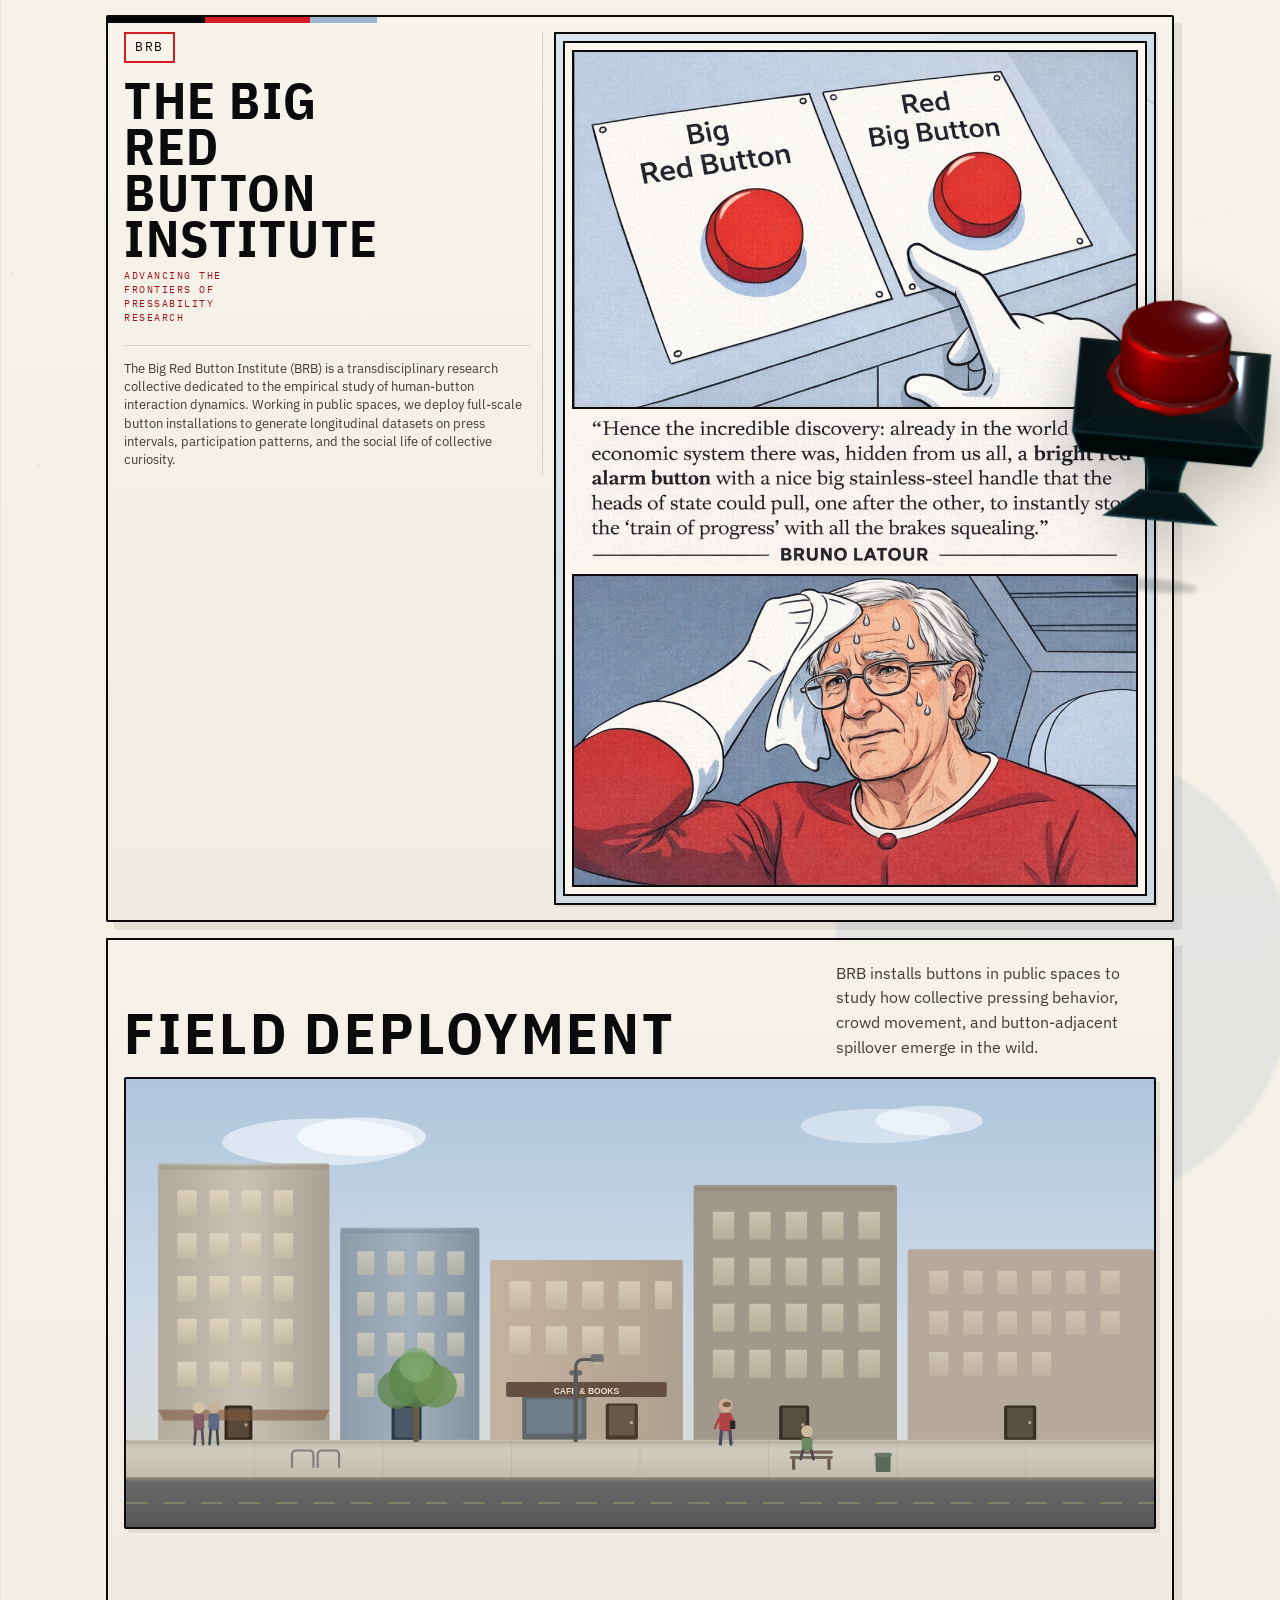
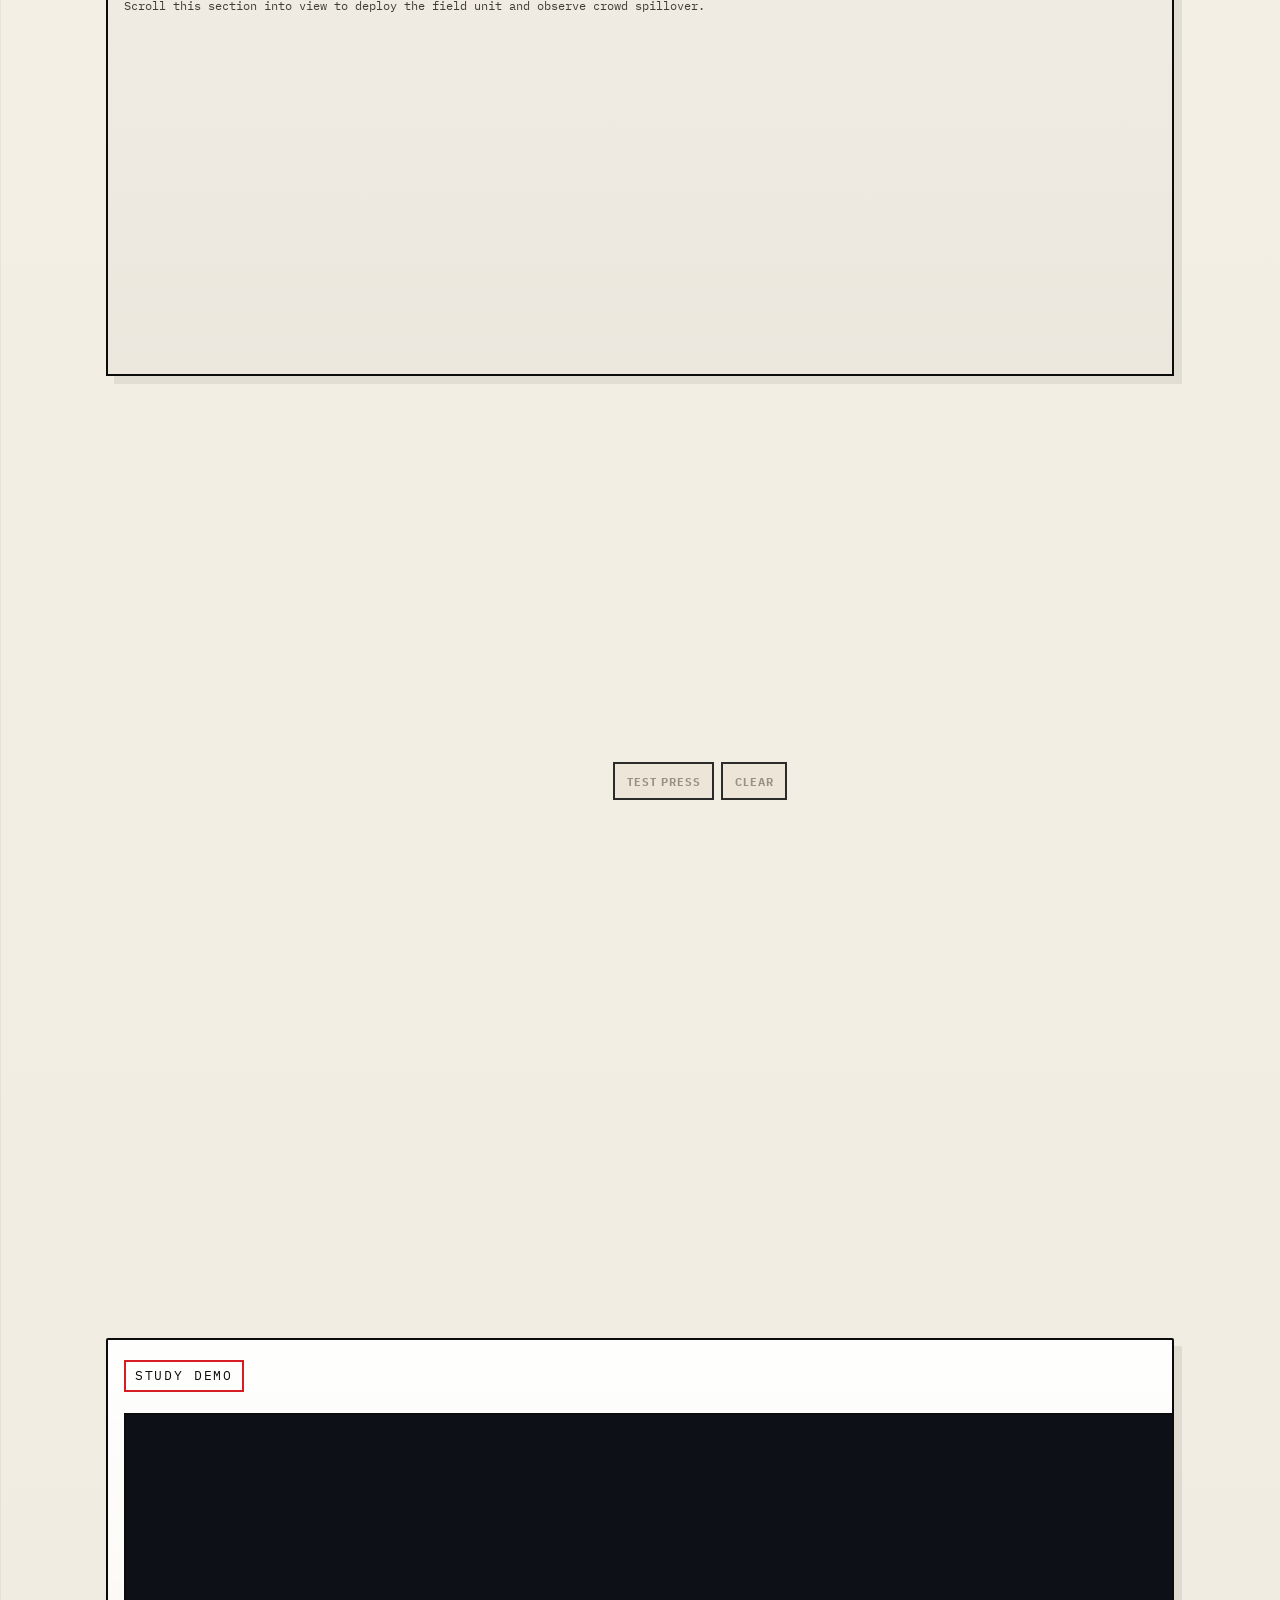
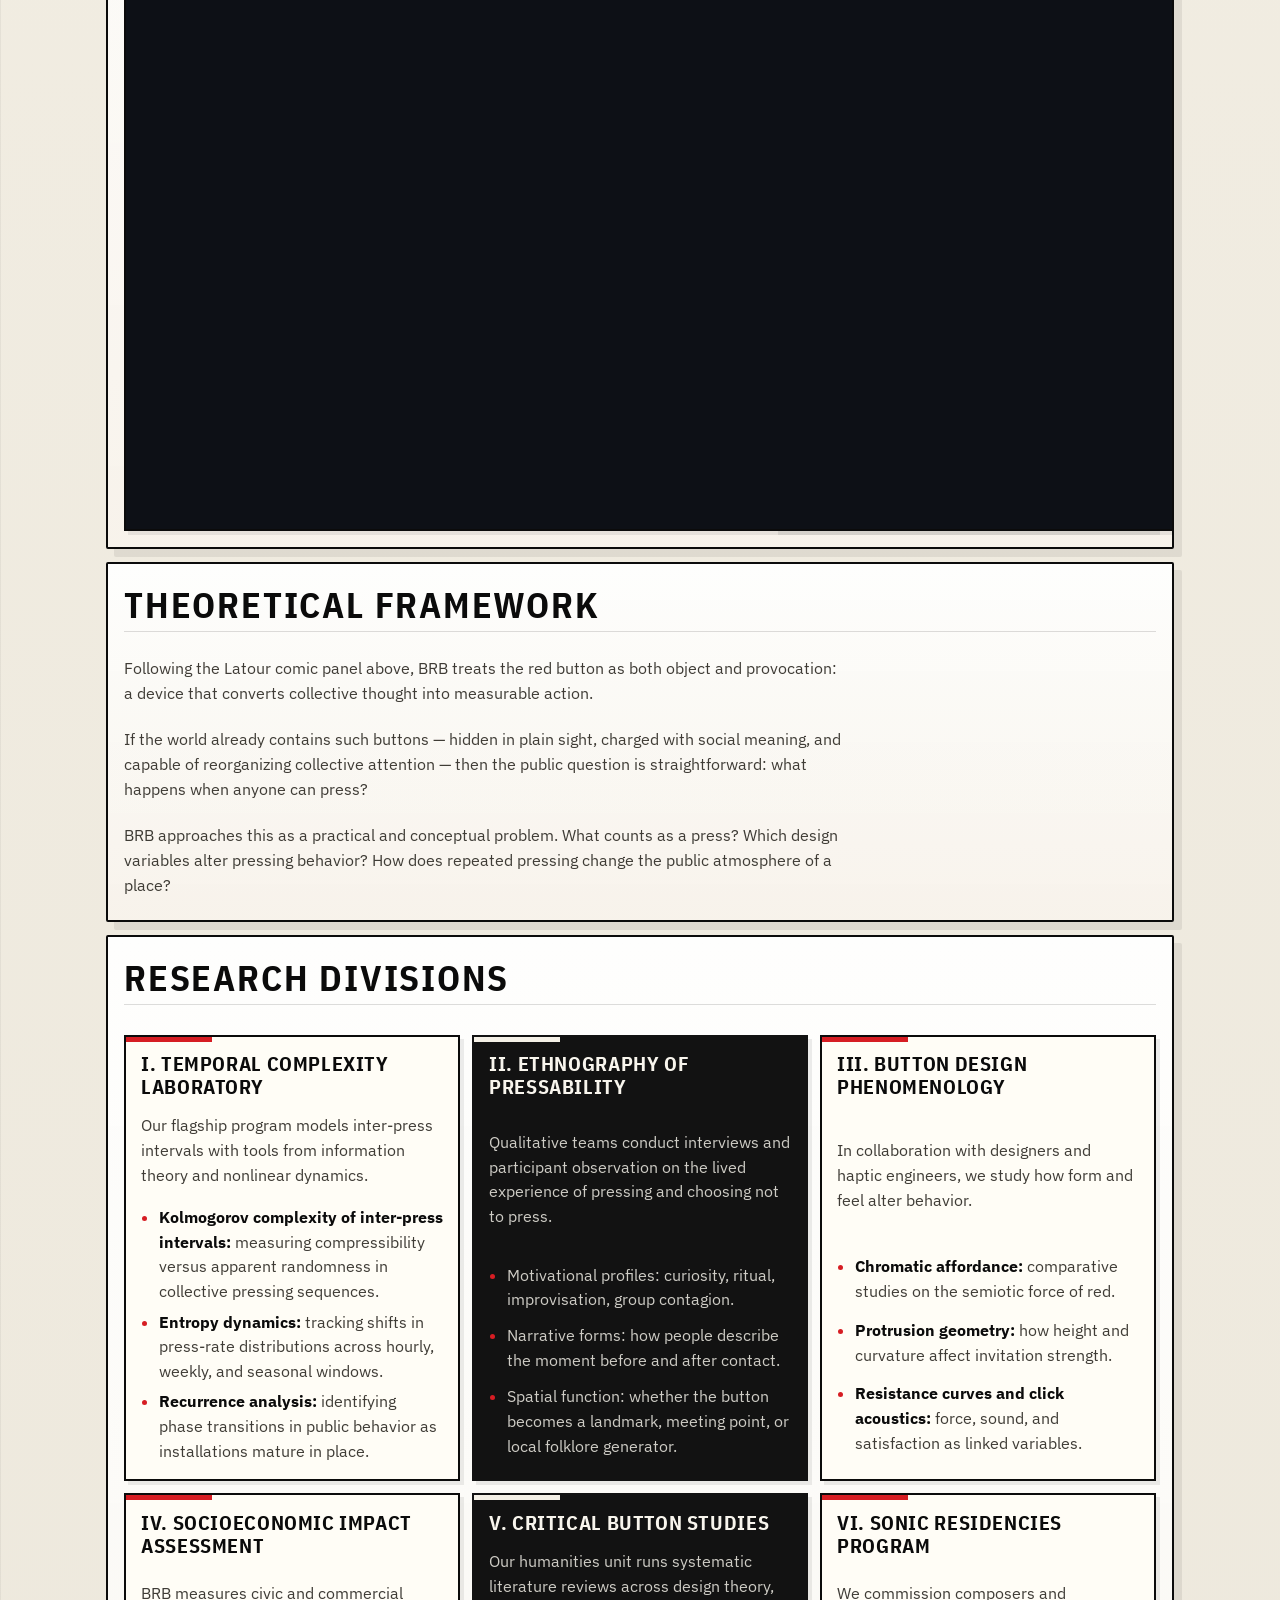
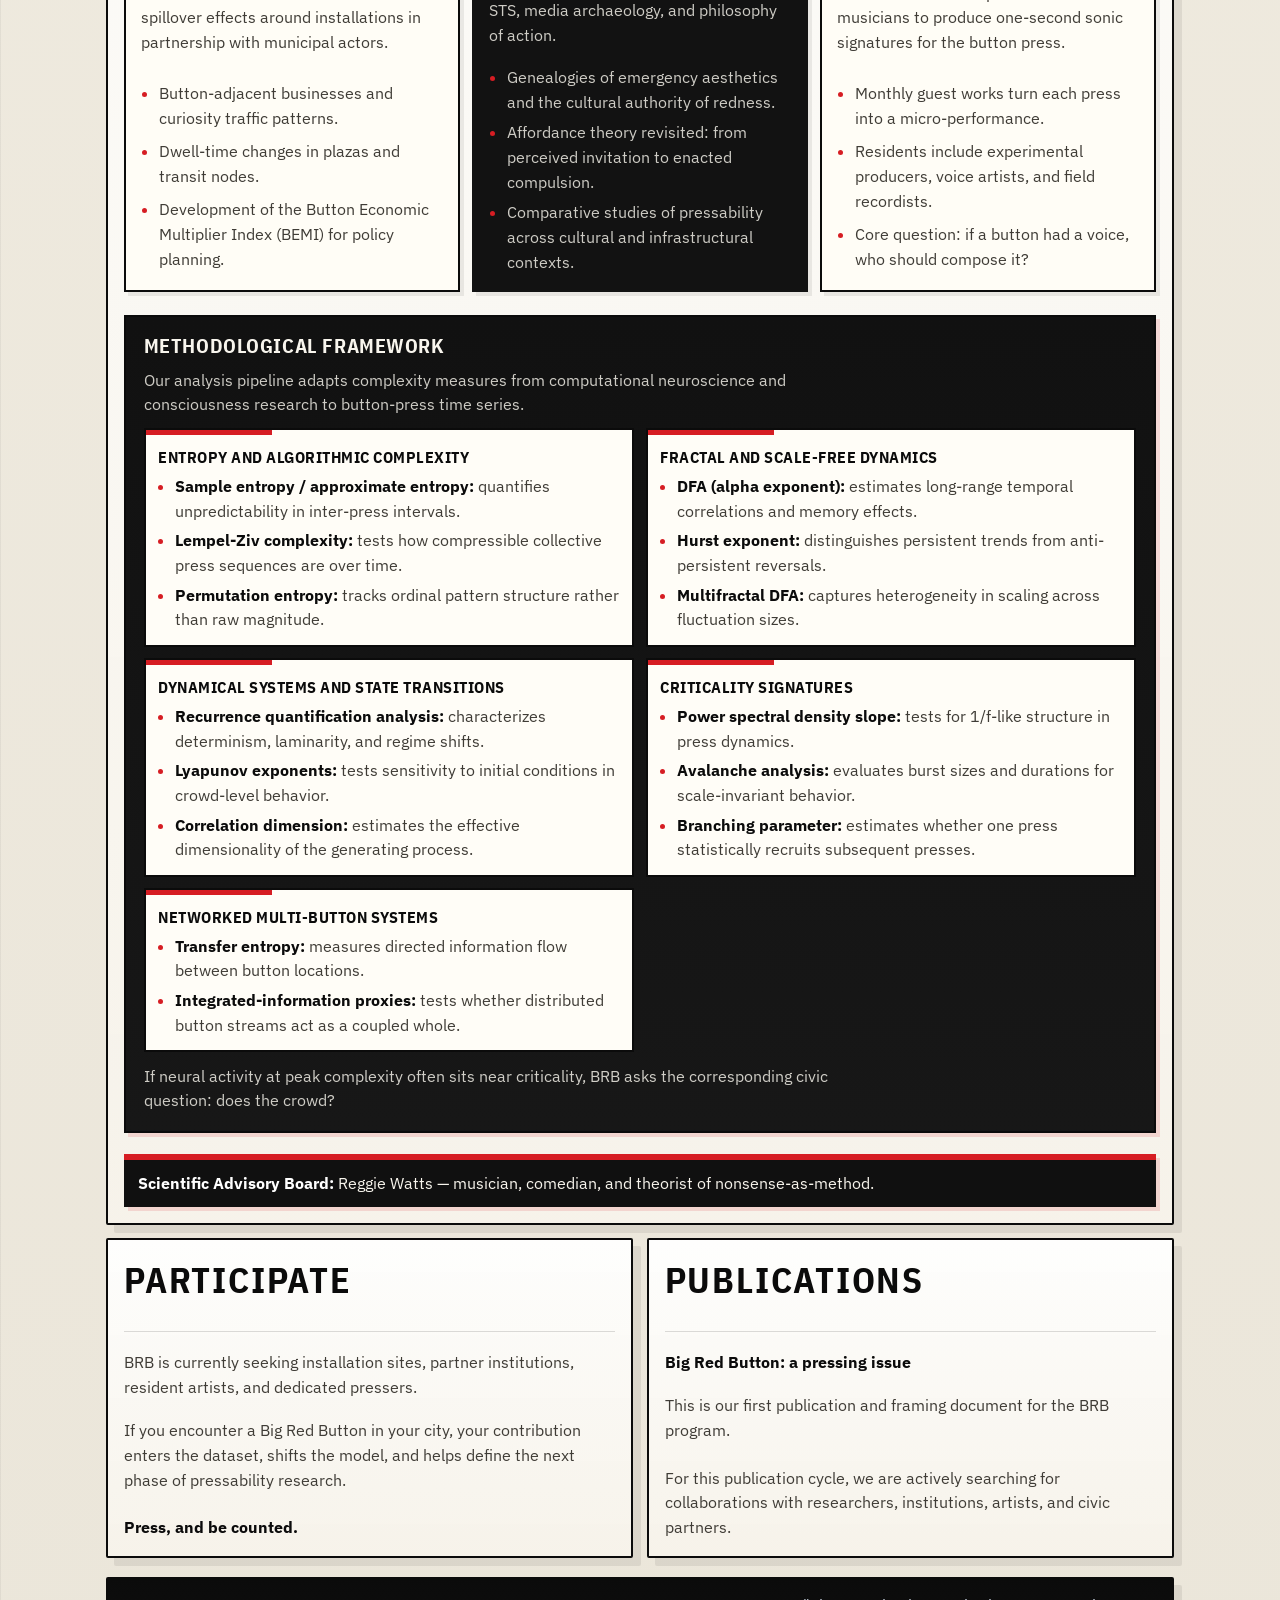
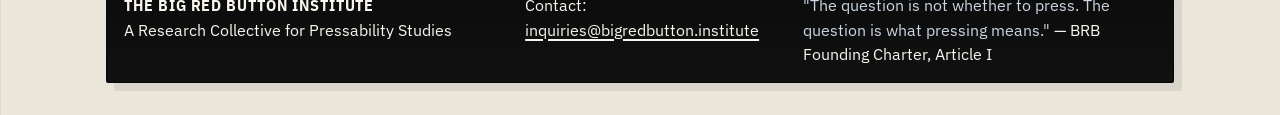
==== commit 89481f3e: "Deploy preview for codex/switchesdb-static-selector" ====
--- a/previews/codex-switchesdb-static-selector/index.html
+++ b/previews/codex-switchesdb-static-selector/index.html
@@ -10,7 +10,7 @@
   <link href="https://fonts.googleapis.com/css2?family=IBM+Plex+Sans:wght@400;500;600;700&family=IBM+Plex+Sans+Condensed:wght@500;600;700&family=IBM+Plex+Mono:wght@400;500;600&display=swap" rel="stylesheet">
 
   <link rel="stylesheet" href="visual-workover.css?v=20260315e">
-  <link rel="stylesheet" href="switch-lab.css?v=20260315f">
+  <link rel="stylesheet" href="switch-lab.css?v=20260315g">
 </head>
 <body class="visual-workover">
   <canvas id="ambientCanvas"></canvas>
@@ -1136,7 +1136,7 @@
   })();
   </script>
   <script src="index.runtime.js?v=20260315k"></script>
-  <script src="switch-lab.runtime.js?v=20260315d"></script>
+  <script src="switch-lab.runtime.js?v=20260315e"></script>
 </body>
 </html>
 
--- a/previews/codex-switchesdb-static-selector/switch-lab.css
+++ b/previews/codex-switchesdb-static-selector/switch-lab.css
@@ -1,19 +1,21 @@
 body.visual-workover .switch-lab-panel {
   grid-column: 1 / -1;
+  display: grid;
+  grid-template-rows: auto minmax(0, 1fr);
   overflow: hidden;
 }
 
 body.visual-workover .switch-lab-panel__head {
   display: grid;
   grid-template-columns: minmax(0, 1fr) minmax(15rem, 18rem);
-  gap: 0.95rem 1.15rem;
+  gap: 0.7rem 0.95rem;
   align-items: end;
-  margin-bottom: 1rem;
+  margin-bottom: 0.7rem;
 }
 
 body.visual-workover .switch-lab-panel__copy {
   display: grid;
-  gap: 0.55rem;
+  gap: 0.38rem;
   max-width: 54rem;
 }
 
@@ -27,28 +29,30 @@
 body.visual-workover .switch-lab-panel__title {
   margin: 0;
   max-width: 15ch;
-  font-size: clamp(1.9rem, 2.65vw, 2.85rem);
+  font-size: clamp(1.72rem, 2.3vw, 2.48rem);
   line-height: 0.92;
 }
 
 body.visual-workover .switch-lab-panel__lede {
   margin: 0;
   max-width: 58ch;
+  font-size: 0.94rem;
+  line-height: 1.42;
 }
 
 body.visual-workover .switch-lab-panel__meta {
   width: 100%;
-  max-width: 18rem;
+  max-width: 16.5rem;
   justify-self: end;
   align-self: end;
   margin: 0;
-  padding: 0.72rem 0 0.72rem 0.95rem;
+  padding: 0.56rem 0 0.56rem 0.82rem;
   border-left: 4px solid rgba(214, 29, 35, 0.78);
   background: linear-gradient(90deg, rgba(214, 29, 35, 0.07), rgba(214, 29, 35, 0));
   color: #675f55;
   font-family: "IBM Plex Mono", monospace;
-  font-size: 0.78rem;
-  line-height: 1.55;
+  font-size: 0.74rem;
+  line-height: 1.45;
   letter-spacing: 0.05em;
 }
 
@@ -69,15 +73,18 @@
 body.visual-workover .switch-lab-root,
 body.visual-workover .switch-lab-app,
 body.visual-workover .switch-lab-controls,
-body.visual-workover .switch-lab-detail {
+body.visual-workover .switch-lab-detail,
+body.visual-workover .switch-lab-detail__lower,
+body.visual-workover .switch-lab-curve,
+body.visual-workover .switch-lab-telemetry {
   min-height: 0;
 }
 
 body.visual-workover .switch-lab-app {
   display: grid;
-  grid-template-columns: minmax(20rem, 22.5rem) minmax(0, 1fr);
-  gap: 0.9rem;
-  align-items: start;
+  grid-template-columns: minmax(19rem, 21.5rem) minmax(0, 1fr);
+  gap: 0.78rem;
+  align-items: stretch;
 }
 
 body.visual-workover .switch-lab-controls,
@@ -90,10 +97,10 @@
 
 body.visual-workover .switch-lab-controls {
   display: grid;
-  grid-template-rows: auto auto auto auto 1fr;
-  gap: 0.8rem;
+  grid-template-rows: auto auto auto auto minmax(0, 1fr);
+  gap: 0.7rem;
   align-content: start;
-  padding: 0.9rem;
+  padding: 0.78rem;
 }
 
 body.visual-workover .switch-lab-field {
@@ -111,12 +118,12 @@
 
 body.visual-workover .switch-lab-search {
   width: 100%;
-  min-height: 48px;
+  min-height: 44px;
   border: 2px solid var(--ink);
   background: #ffffff;
   color: var(--ink);
-  padding: 0.74rem 0.84rem;
-  font: 600 0.94rem/1.2 "IBM Plex Sans", sans-serif;
+  padding: 0.66rem 0.76rem;
+  font: 600 0.9rem/1.2 "IBM Plex Sans", sans-serif;
 }
 
 body.visual-workover .switch-lab-search::placeholder {
@@ -140,12 +147,12 @@
 }
 
 body.visual-workover .switch-lab-chip {
-  min-height: 38px;
-  padding: 0.5rem 0.72rem;
+  min-height: 36px;
+  padding: 0.46rem 0.66rem;
   border: 2px solid rgba(17, 17, 17, 0.18);
   background: #f3ede2;
   color: var(--ink);
-  font: 700 0.76rem/1 "IBM Plex Mono", monospace;
+  font: 700 0.72rem/1 "IBM Plex Mono", monospace;
   letter-spacing: 0.04em;
   cursor: pointer;
   transition:
@@ -173,22 +180,24 @@
 body.visual-workover .switch-lab-results-meta {
   color: #72695d;
   font-family: "IBM Plex Mono", monospace;
-  font-size: 0.76rem;
+  font-size: 0.72rem;
   letter-spacing: 0.05em;
 }
 
 body.visual-workover .switch-lab-list {
   display: grid;
-  gap: 0.45rem;
-  min-height: 0;
-  max-height: clamp(22rem, 45vh, 30rem);
+  align-content: start;
+  grid-auto-rows: max-content;
+  gap: 0.38rem;
+  min-height: 0;
+  max-height: clamp(18rem, 37vh, 23rem);
   overflow: auto;
   padding-right: 0.12rem;
 }
 
 body.visual-workover .switch-lab-item {
   width: 100%;
-  padding: 0.72rem 0.78rem;
+  padding: 0.64rem 0.72rem;
   border: 2px solid rgba(17, 17, 17, 0.14);
   background: #ffffff;
   color: var(--ink);
@@ -226,8 +235,8 @@
 
 body.visual-workover .switch-lab-item__title {
   display: block;
-  margin: 0 0 0.24rem;
-  font: 700 0.98rem/1.14 "IBM Plex Sans Condensed", "Arial Narrow", sans-serif;
+  margin: 0 0 0.2rem;
+  font: 700 0.92rem/1.12 "IBM Plex Sans Condensed", "Arial Narrow", sans-serif;
   letter-spacing: 0.03em;
 }
 
@@ -237,21 +246,21 @@
   gap: 0.3rem 0.65rem;
   color: #766d61;
   font-family: "IBM Plex Mono", monospace;
-  font-size: 0.72rem;
+  font-size: 0.69rem;
   letter-spacing: 0.04em;
 }
 
 body.visual-workover .switch-lab-detail {
   display: grid;
   grid-template-rows: auto auto auto;
-  gap: 0.65rem;
+  gap: 0.54rem;
   align-content: start;
-  padding: 0.78rem;
+  padding: 0.72rem;
 }
 
 body.visual-workover .switch-lab-detail__primary {
   display: grid;
-  gap: 0.58rem;
+  gap: 0.5rem;
   align-content: start;
 }
 
@@ -259,7 +268,7 @@
   display: grid;
   grid-template-columns: 1fr;
   grid-template-rows: auto auto;
-  gap: 0.62rem;
+  gap: 0.54rem;
   align-content: start;
   min-height: 0;
 }
@@ -276,8 +285,8 @@
 
 body.visual-workover .switch-lab-detail h3 {
   margin: 0;
-  max-width: 16ch;
-  font-size: clamp(1.45rem, 2.05vw, 2.15rem);
+  max-width: 17ch;
+  font-size: clamp(1.28rem, 1.7vw, 1.86rem);
   line-height: 0.94;
 }
 
@@ -287,12 +296,12 @@
 }
 
 body.visual-workover .switch-lab-detail__status {
-  padding-left: 0.78rem;
+  padding-left: 0.68rem;
   border-left: 4px solid rgba(17, 17, 17, 0.14);
   color: #655d51;
   font-family: "IBM Plex Mono", monospace;
-  font-size: 0.78rem;
-  line-height: 1.55;
+  font-size: 0.74rem;
+  line-height: 1.46;
   letter-spacing: 0.04em;
 }
 
@@ -304,21 +313,21 @@
 body.visual-workover .switch-lab-metrics {
   display: grid;
   grid-template-columns: repeat(4, minmax(0, 1fr));
-  gap: 0.45rem;
+  gap: 0.38rem;
   margin: 0;
 }
 
 body.visual-workover .switch-lab-metric {
-  padding: 0.56rem 0.62rem;
+  padding: 0.48rem 0.56rem;
   border: 1px solid rgba(17, 17, 17, 0.14);
   background: #f7f1e8;
 }
 
 body.visual-workover .switch-lab-metric dt {
-  margin: 0 0 0.3rem;
+  margin: 0 0 0.24rem;
   color: #72695d;
   font-family: "IBM Plex Mono", monospace;
-  font-size: 0.66rem;
+  font-size: 0.62rem;
   letter-spacing: 0.1em;
   text-transform: uppercase;
 }
@@ -326,7 +335,7 @@
 body.visual-workover .switch-lab-metric dd {
   margin: 0;
   color: var(--ink);
-  font: 700 0.96rem/1.1 "IBM Plex Sans Condensed", "Arial Narrow", sans-serif;
+  font: 700 0.9rem/1.06 "IBM Plex Sans Condensed", "Arial Narrow", sans-serif;
   letter-spacing: 0.04em;
 }
 
@@ -334,7 +343,7 @@
 body.visual-workover .switch-lab-links {
   display: flex;
   flex-wrap: wrap;
-  gap: 0.48rem;
+  gap: 0.42rem;
 }
 
 body.visual-workover .switch-lab-action,
@@ -342,13 +351,13 @@
   display: inline-flex;
   align-items: center;
   justify-content: center;
-  min-height: 40px;
-  padding: 0.58rem 0.82rem;
+  min-height: 38px;
+  padding: 0.5rem 0.74rem;
   border: 2px solid var(--ink);
   background: #fffdf8;
   color: var(--ink);
   text-decoration: none;
-  font: 700 0.76rem/1 "IBM Plex Sans Condensed", "Arial Narrow", sans-serif;
+  font: 700 0.72rem/1 "IBM Plex Sans Condensed", "Arial Narrow", sans-serif;
   letter-spacing: 0.08em;
   text-transform: uppercase;
   box-shadow: 3px 3px 0 rgba(5, 6, 8, 0.07);
@@ -411,14 +420,14 @@
   display: flex;
   align-items: flex-start;
   justify-content: space-between;
-  gap: 0.6rem;
+  gap: 0.48rem;
 }
 
 body.visual-workover .switch-lab-card__meta,
 body.visual-workover .switch-lab-card__label {
   color: rgba(238, 232, 224, 0.76);
   font-family: "IBM Plex Mono", monospace;
-  font-size: 0.66rem;
+  font-size: 0.62rem;
   letter-spacing: 0.1em;
   text-transform: uppercase;
 }
@@ -426,9 +435,9 @@
 body.visual-workover .switch-lab-telemetry {
   display: grid;
   grid-template-rows: auto auto 1fr;
-  gap: 0.58rem;
-  min-height: 0;
-  padding: 0.72rem;
+  gap: 0.48rem;
+  min-height: 0;
+  padding: 0.64rem;
   border: 2px solid var(--ink);
   background: linear-gradient(180deg, #171717 0%, #0f0f10 100%);
   color: #f5f0e3;
@@ -438,13 +447,13 @@
 body.visual-workover .switch-lab-telemetry__summary {
   display: grid;
   grid-template-columns: minmax(0, 0.95fr) minmax(0, 1.05fr);
-  gap: 0.62rem;
+  gap: 0.5rem;
   align-items: start;
 }
 
 body.visual-workover .switch-lab-telemetry__count-value {
   font-family: "IBM Plex Sans Condensed", "Arial Narrow", sans-serif;
-  font-size: clamp(2.2rem, 4.2vw, 3.2rem);
+  font-size: clamp(1.92rem, 3.4vw, 2.72rem);
   line-height: 0.9;
   color: #ff4848;
   text-shadow: 4px 4px 0 rgba(255, 72, 72, 0.14);
@@ -456,7 +465,7 @@
   margin-top: 0.15rem;
   color: rgba(168, 181, 205, 0.8);
   font-family: "IBM Plex Mono", monospace;
-  font-size: 0.64rem;
+  font-size: 0.6rem;
   letter-spacing: 0.12em;
   text-transform: uppercase;
 }
@@ -464,17 +473,17 @@
 body.visual-workover .switch-lab-telemetry__stats {
   display: grid;
   grid-template-columns: repeat(3, minmax(0, 1fr));
-  gap: 0.45rem;
+  gap: 0.34rem;
 }
 
 body.visual-workover .switch-lab-telemetry__stat {
-  padding: 0.35rem 0;
+  padding: 0.22rem 0;
 }
 
 body.visual-workover .switch-lab-telemetry__stat-value {
   display: block;
   font-family: "IBM Plex Sans Condensed", "Arial Narrow", sans-serif;
-  font-size: 1rem;
+  font-size: 0.92rem;
   line-height: 1;
   color: #f5f0e3;
 }
@@ -482,13 +491,13 @@
 body.visual-workover .switch-lab-telemetry__wave {
   display: grid;
   grid-template-rows: auto 1fr;
-  gap: 0.38rem;
+  gap: 0.28rem;
   min-height: 0;
 }
 
 body.visual-workover .switch-lab-telemetry__wave canvas {
   width: 100%;
-  height: clamp(3.9rem, 5.4vw, 4.9rem);
+  height: clamp(3.25rem, 4.2vw, 3.9rem);
   min-height: 0;
   border: 1px solid rgba(255, 255, 255, 0.12);
   background: rgba(255, 255, 255, 0.03);
@@ -497,27 +506,27 @@
 body.visual-workover .switch-lab-curve {
   display: grid;
   grid-template-rows: auto 1fr auto;
-  gap: 0.58rem;
-  min-height: 0;
-  padding: 0.72rem;
+  gap: 0.46rem;
+  min-height: 0;
+  padding: 0.64rem;
   border: 2px solid var(--ink);
   background: #f7f1e8;
   box-shadow: 4px 4px 0 rgba(5, 6, 8, 0.06);
 }
 
 body.visual-workover .switch-lab-card__head--curve h4 {
-  margin: 0.2rem 0 0;
-  font-size: 0.9rem;
+  margin: 0.14rem 0 0;
+  font-size: 0.82rem;
 }
 
 body.visual-workover .switch-lab-curve__legend {
   display: flex;
   flex-wrap: wrap;
   justify-content: flex-end;
-  gap: 0.55rem 0.8rem;
+  gap: 0.4rem 0.66rem;
   color: #6f6559;
   font-family: "IBM Plex Mono", monospace;
-  font-size: 0.6rem;
+  font-size: 0.56rem;
   letter-spacing: 0.08em;
   text-transform: uppercase;
 }
@@ -530,7 +539,7 @@
 
 body.visual-workover .switch-lab-curve__legend-line {
   display: inline-block;
-  width: 16px;
+  width: 14px;
   height: 2px;
   background: currentColor;
 }
@@ -550,7 +559,7 @@
 
 body.visual-workover .switch-lab-curve__canvas-wrap canvas {
   width: 100%;
-  height: clamp(7.5rem, 9vw, 9rem);
+  height: clamp(6.4rem, 7.4vw, 7.3rem);
   min-height: 0;
   border: 1px solid rgba(17, 17, 17, 0.12);
   background:
@@ -584,17 +593,17 @@
   gap: 0.8rem;
   color: #6f6559;
   font-family: "IBM Plex Mono", monospace;
-  font-size: 0.68rem;
+  font-size: 0.62rem;
   letter-spacing: 0.08em;
   text-transform: uppercase;
 }
 
 body.visual-workover .switch-lab-attribution {
-  padding-top: 0.3rem;
+  padding-top: 0.22rem;
   border-top: 1px solid rgba(17, 17, 17, 0.14);
   align-self: start;
   color: #675f55;
-  font-size: 0.88rem;
+  font-size: 0.82rem;
 }
 
 body.visual-workover .switch-lab-attribution a {
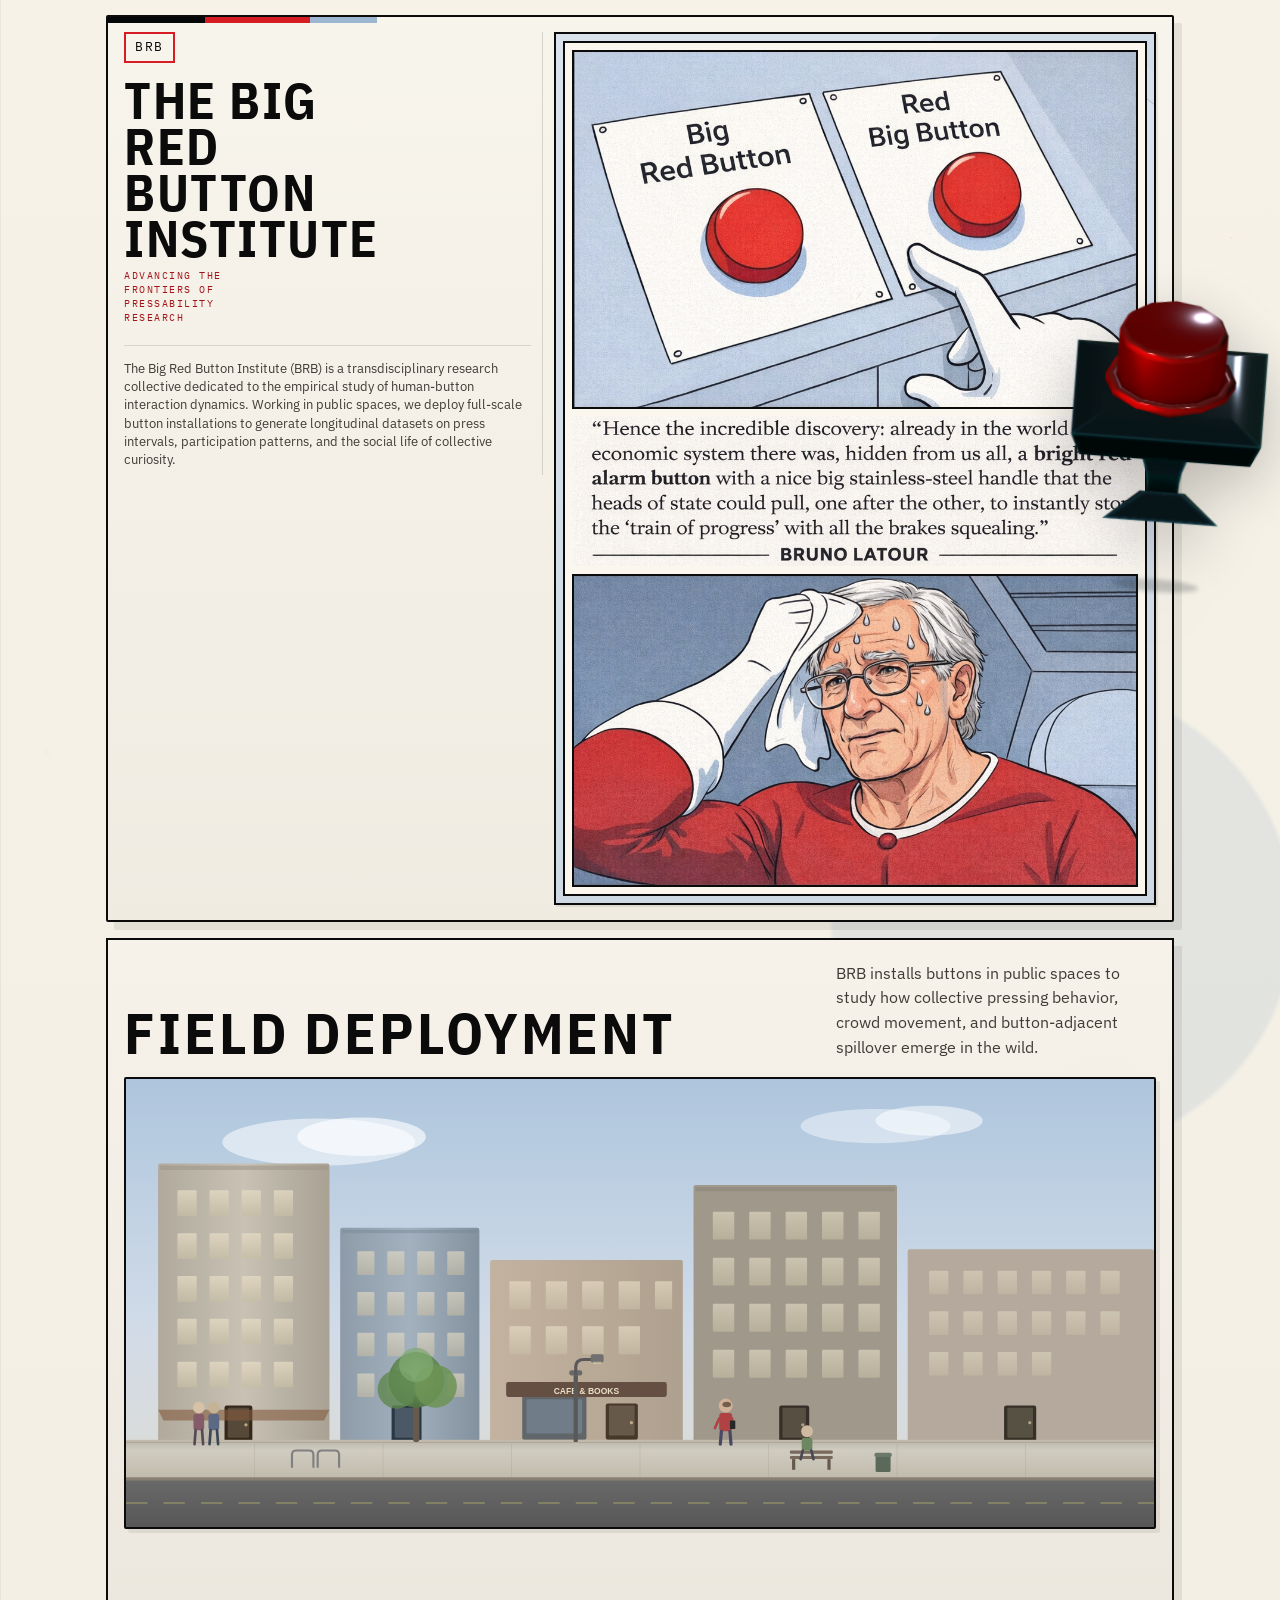
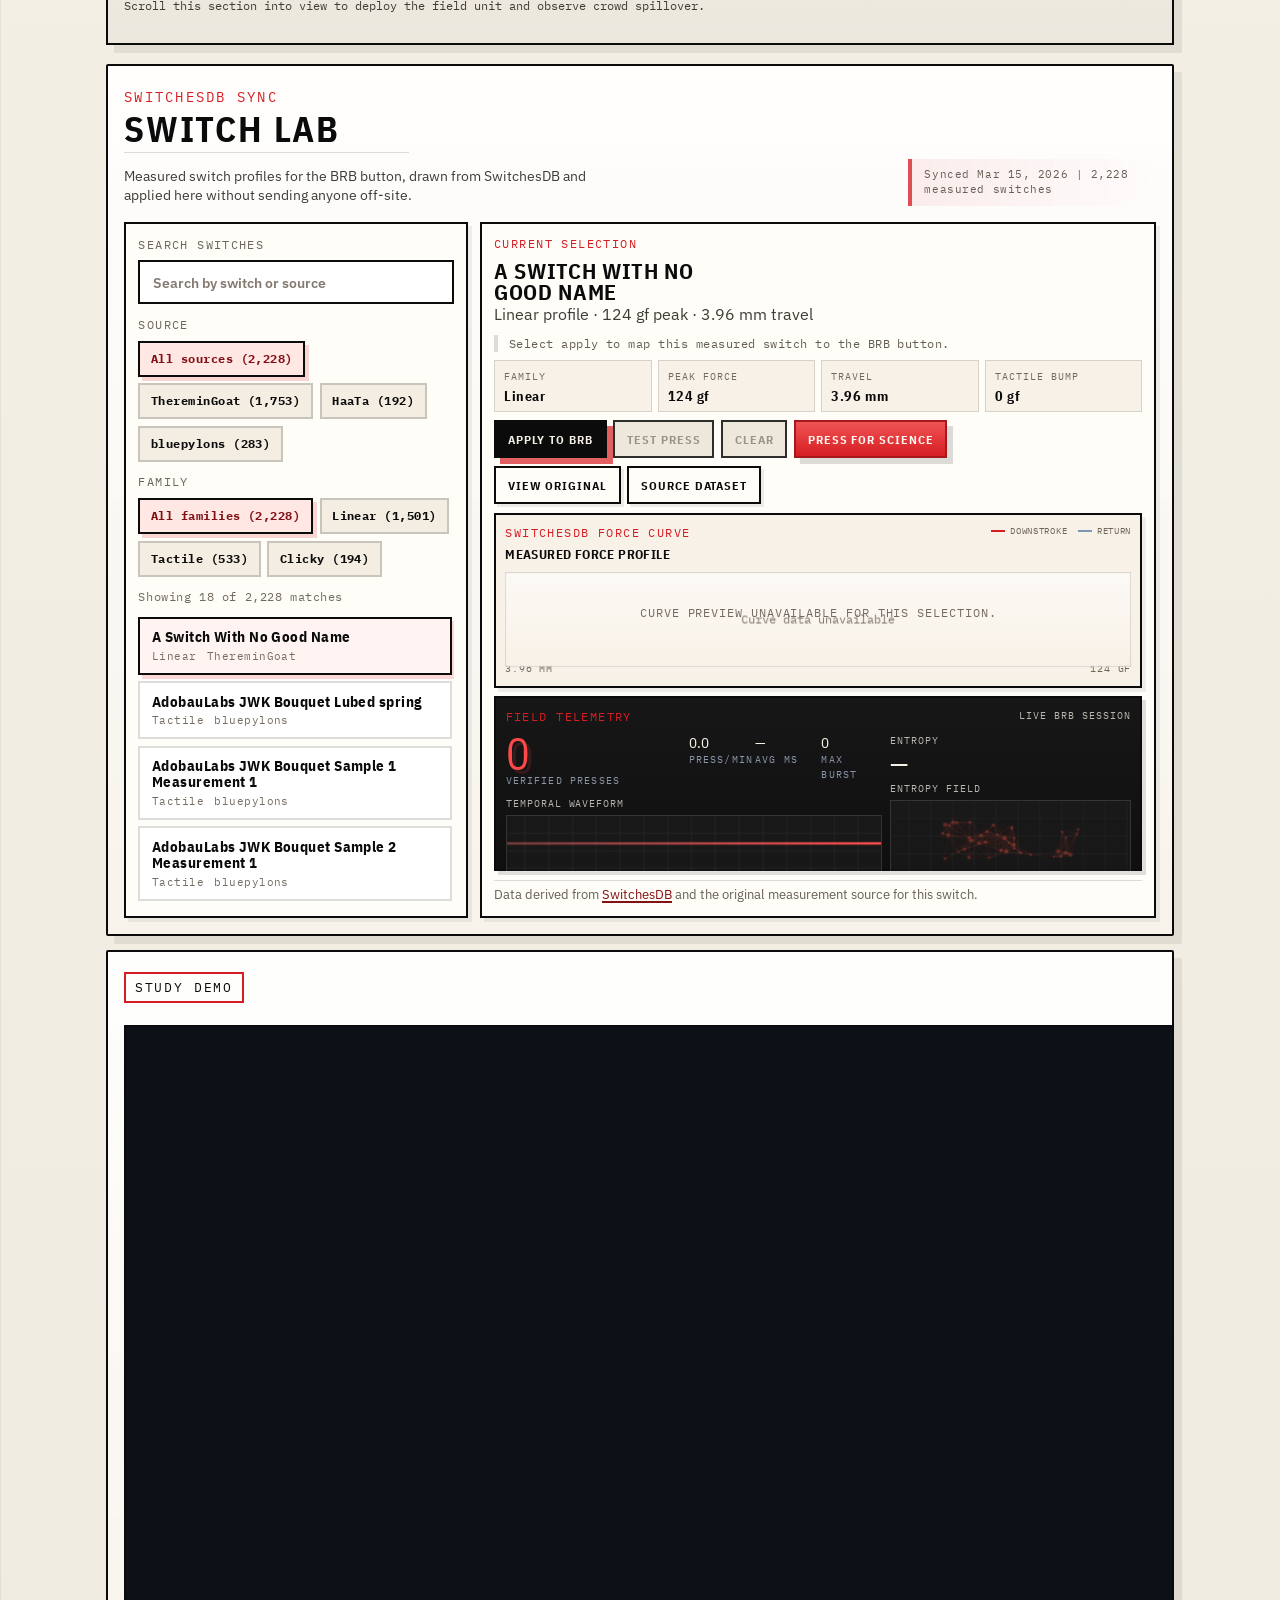
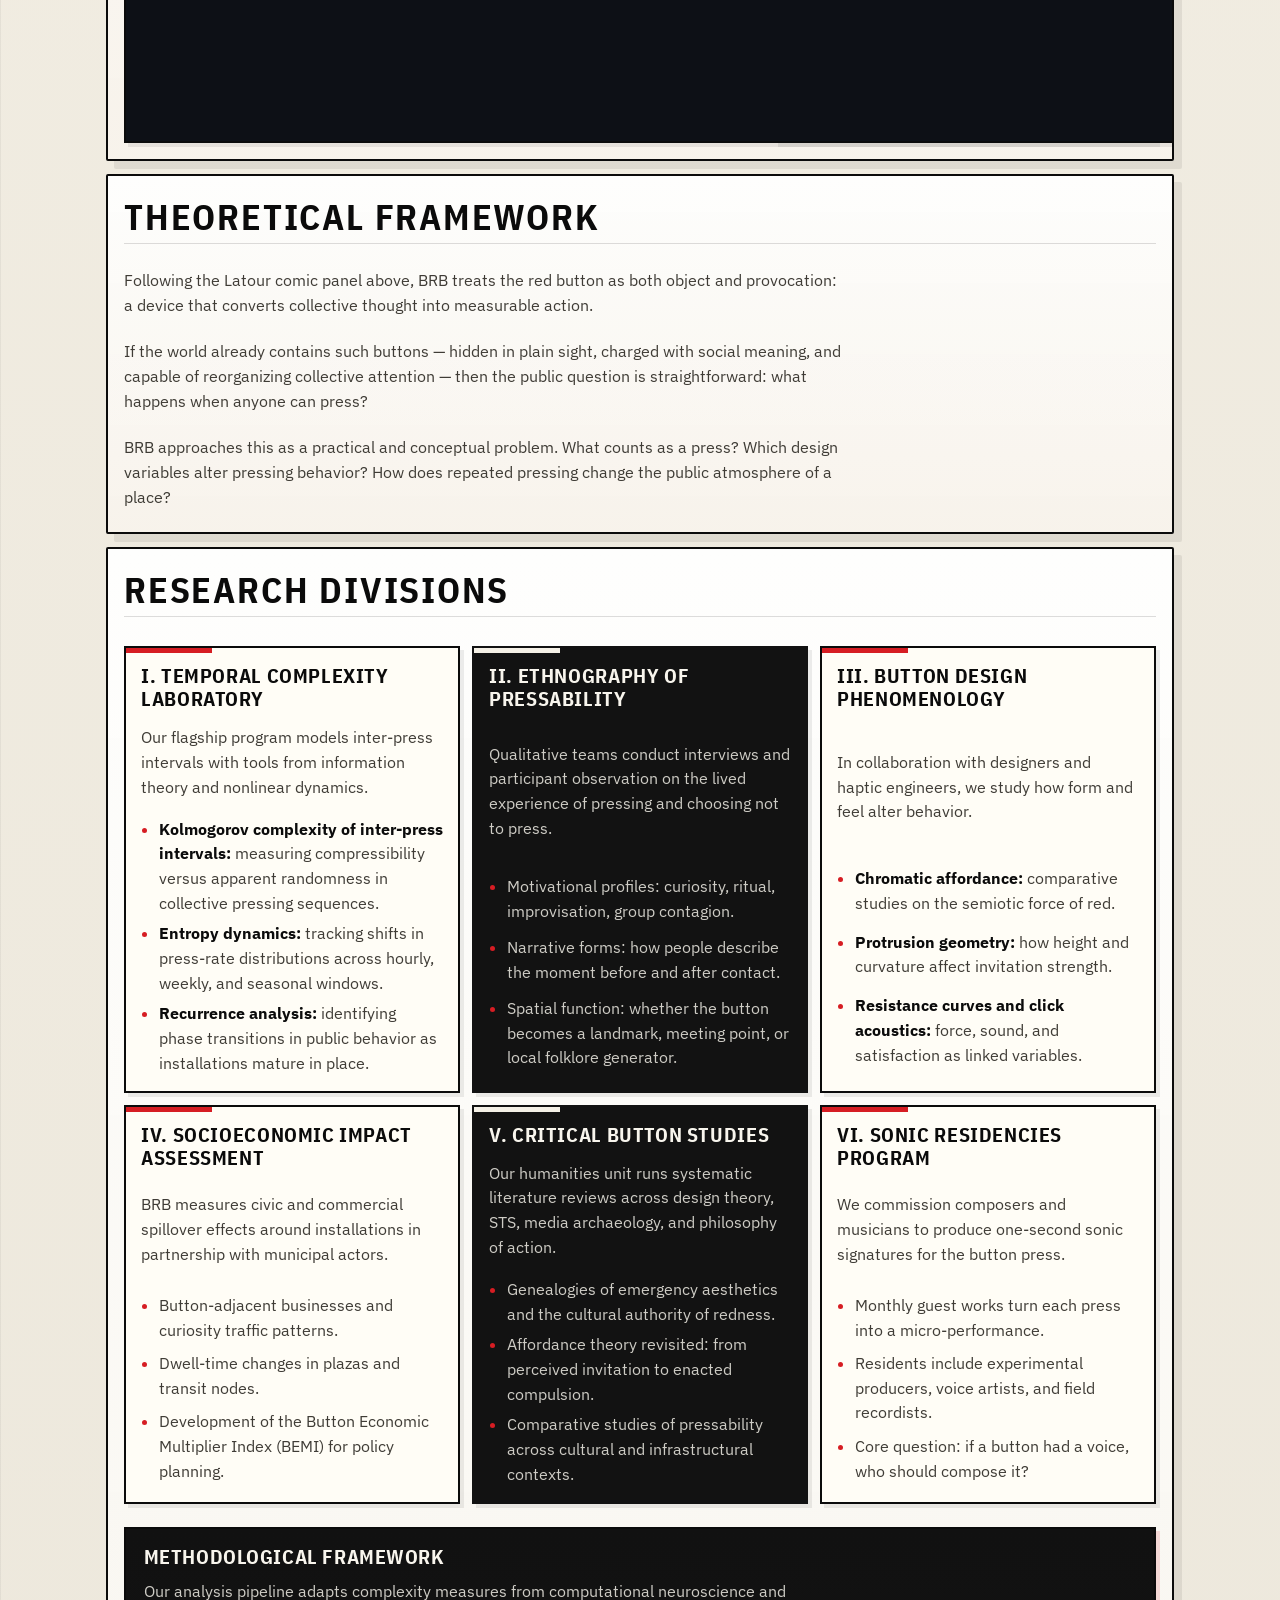
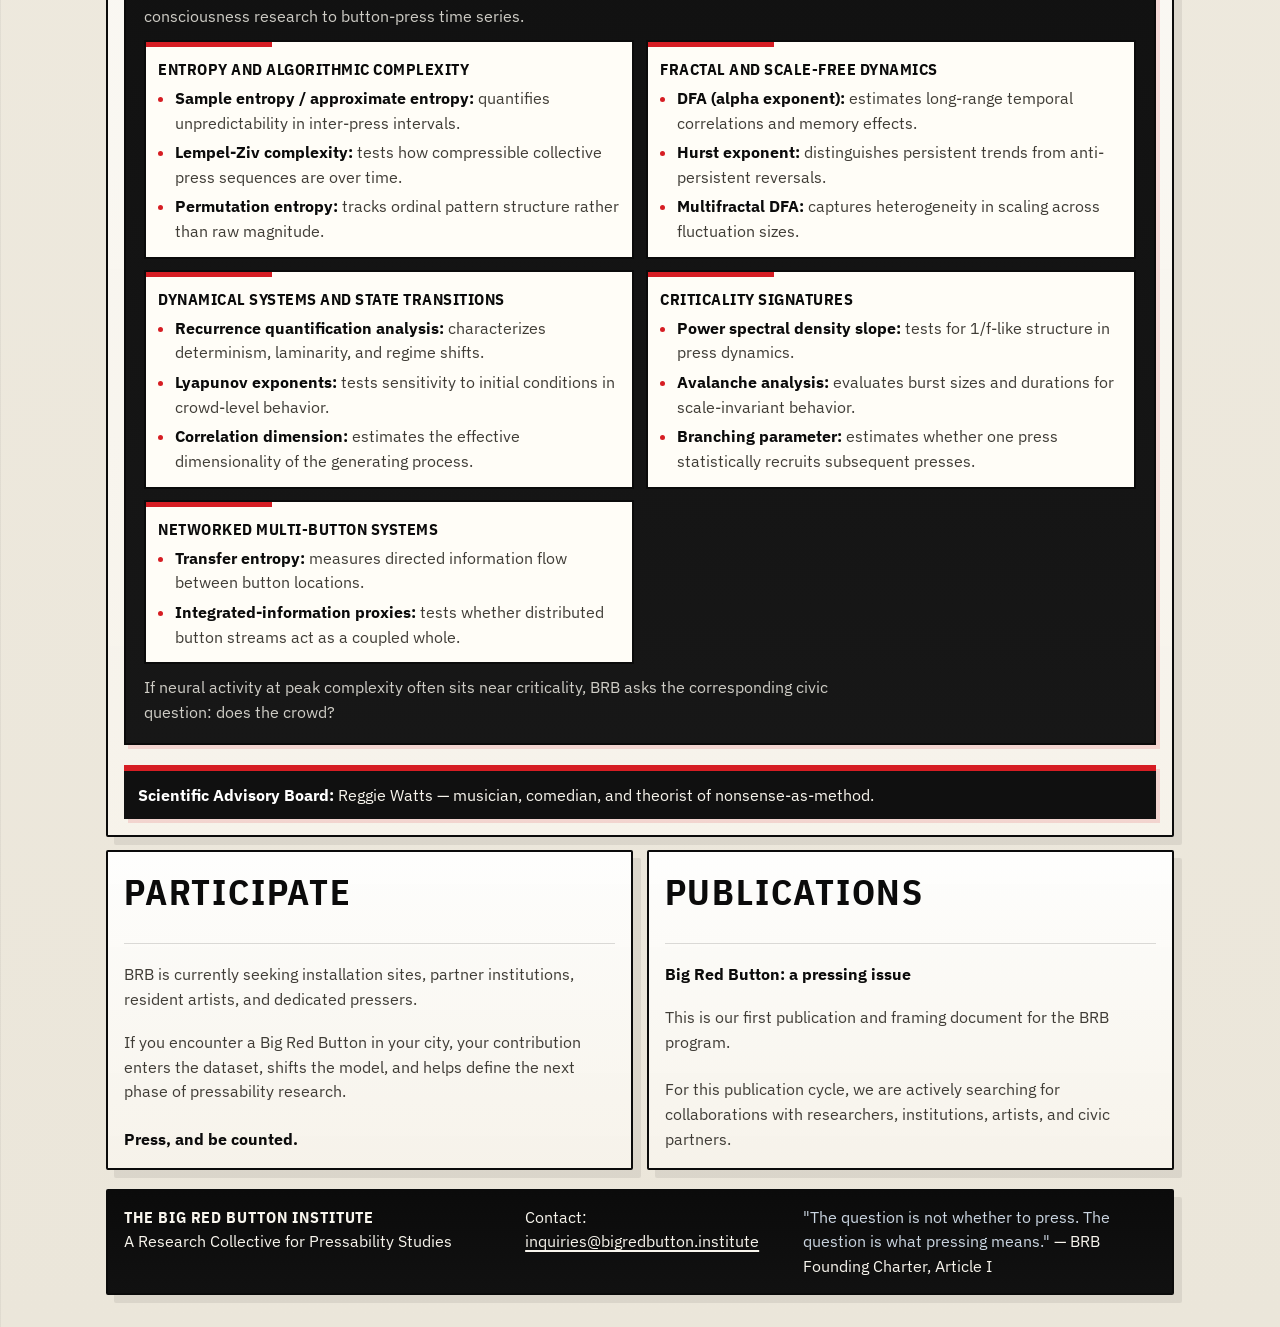
==== commit a8a7bf26: "Deploy preview for codex/switchesdb-static-selector" ====
--- a/previews/codex-switchesdb-static-selector/index.html
+++ b/previews/codex-switchesdb-static-selector/index.html
@@ -10,7 +10,7 @@
   <link href="https://fonts.googleapis.com/css2?family=IBM+Plex+Sans:wght@400;500;600;700&family=IBM+Plex+Sans+Condensed:wght@500;600;700&family=IBM+Plex+Mono:wght@400;500;600&display=swap" rel="stylesheet">
 
   <link rel="stylesheet" href="visual-workover.css?v=20260315e">
-  <link rel="stylesheet" href="switch-lab.css?v=20260315g">
+  <link rel="stylesheet" href="switch-lab.css?v=20260315h">
 </head>
 <body class="visual-workover">
   <canvas id="ambientCanvas"></canvas>
@@ -144,28 +144,6 @@
         <span class="bemi-val" id="bemiVal">0.00</span>
       </div>
       <p class="field-caption" id="fieldCaption">Scroll this section into view to deploy the field unit and observe crowd spillover.</p>
-      <div class="mini-dashboard" id="miniDash">
-        <div class="mini-dash-header">
-          <div class="mini-dash-readout">
-            <h3>Field Telemetry</h3>
-            <div class="mini-dash-count" id="pressCount">0</div>
-            <div class="mini-dash-count-label">verified presses</div>
-          </div>
-          <div class="mini-dash-stats" aria-label="Field telemetry summary">
-            <div class="md-stat"><div class="md-stat-val red" id="mdRate">0.0</div><div class="md-stat-lbl">Press/min</div></div>
-            <div class="md-stat"><div class="md-stat-val" id="mdEntropy">&mdash;</div><div class="md-stat-lbl">Entropy</div></div>
-            <div class="md-stat"><div class="md-stat-val" id="mdAvg">&mdash;</div><div class="md-stat-lbl">Avg ms</div></div>
-            <div class="md-stat"><div class="md-stat-val" id="mdBurst">0</div><div class="md-stat-lbl">Max burst</div></div>
-          </div>
-        </div>
-        <div class="mini-dash-actions">
-          <button class="press-btn mini-dash-press-btn" id="pressBtn" type="button">Press for Science</button>
-        </div>
-        <div class="mini-viz-row">
-          <div class="mini-viz-card mini-viz-card--wave"><h4>Temporal waveform</h4><canvas id="mWave"></canvas></div>
-          <div class="mini-viz-card mini-viz-card--entropy"><h4>Entropy field</h4><canvas id="mEntropy"></canvas></div>
-        </div>
-      </div>
     </section>
 
     <main class="stack">
@@ -1135,8 +1113,8 @@
     setInterval(updateStats,1000);
   })();
   </script>
-  <script src="index.runtime.js?v=20260315k"></script>
-  <script src="switch-lab.runtime.js?v=20260315e"></script>
+  <script src="index.runtime.js?v=20260315l"></script>
+  <script src="switch-lab.runtime.js?v=20260315f"></script>
 </body>
 </html>
 
--- a/previews/codex-switchesdb-static-selector/switch-lab.css
+++ b/previews/codex-switchesdb-static-selector/switch-lab.css
@@ -8,14 +8,14 @@
 body.visual-workover .switch-lab-panel__head {
   display: grid;
   grid-template-columns: minmax(0, 1fr) minmax(15rem, 18rem);
-  gap: 0.7rem 0.95rem;
+  gap: 0.54rem 0.82rem;
   align-items: end;
-  margin-bottom: 0.7rem;
+  margin-bottom: 0.5rem;
 }
 
 body.visual-workover .switch-lab-panel__copy {
   display: grid;
-  gap: 0.38rem;
+  gap: 0.28rem;
   max-width: 54rem;
 }
 
@@ -29,30 +29,30 @@
 body.visual-workover .switch-lab-panel__title {
   margin: 0;
   max-width: 15ch;
-  font-size: clamp(1.72rem, 2.3vw, 2.48rem);
+  font-size: clamp(1.58rem, 2.05vw, 2.24rem);
   line-height: 0.92;
 }
 
 body.visual-workover .switch-lab-panel__lede {
   margin: 0;
   max-width: 58ch;
-  font-size: 0.94rem;
-  line-height: 1.42;
+  font-size: 0.88rem;
+  line-height: 1.36;
 }
 
 body.visual-workover .switch-lab-panel__meta {
   width: 100%;
-  max-width: 16.5rem;
+  max-width: 15.5rem;
   justify-self: end;
   align-self: end;
   margin: 0;
-  padding: 0.56rem 0 0.56rem 0.82rem;
+  padding: 0.48rem 0 0.48rem 0.78rem;
   border-left: 4px solid rgba(214, 29, 35, 0.78);
   background: linear-gradient(90deg, rgba(214, 29, 35, 0.07), rgba(214, 29, 35, 0));
   color: #675f55;
   font-family: "IBM Plex Mono", monospace;
-  font-size: 0.74rem;
-  line-height: 1.45;
+  font-size: 0.7rem;
+  line-height: 1.38;
   letter-spacing: 0.05em;
 }
 
@@ -80,16 +80,22 @@
   min-height: 0;
 }
 
+body.visual-workover .switch-lab-root {
+  display: grid;
+}
+
 body.visual-workover .switch-lab-app {
   display: grid;
   grid-template-columns: minmax(19rem, 21.5rem) minmax(0, 1fr);
   gap: 0.78rem;
   align-items: stretch;
+  height: 100%;
 }
 
 body.visual-workover .switch-lab-controls,
 body.visual-workover .switch-lab-detail {
   min-width: 0;
+  height: 100%;
   border: 2px solid var(--ink);
   background: #fffdf8;
   box-shadow: 4px 4px 0 rgba(5, 6, 8, 0.06);
@@ -434,14 +440,28 @@
 
 body.visual-workover .switch-lab-telemetry {
   display: grid;
-  grid-template-rows: auto auto 1fr;
-  gap: 0.48rem;
-  min-height: 0;
-  padding: 0.64rem;
+  grid-template-rows: auto 1fr;
+  gap: 0.42rem;
+  min-height: 0;
+  padding: 0.6rem;
   border: 2px solid var(--ink);
   background: linear-gradient(180deg, #171717 0%, #0f0f10 100%);
   color: #f5f0e3;
   box-shadow: 4px 4px 0 rgba(5, 6, 8, 0.12);
+}
+
+body.visual-workover .switch-lab-telemetry__body {
+  display: grid;
+  grid-template-columns: minmax(0, 1.22fr) minmax(9.4rem, 0.78fr);
+  gap: 0.48rem;
+  min-height: 0;
+}
+
+body.visual-workover .switch-lab-telemetry__main {
+  display: grid;
+  grid-template-rows: auto 1fr;
+  gap: 0.4rem;
+  min-height: 0;
 }
 
 body.visual-workover .switch-lab-telemetry__summary {
@@ -497,18 +517,47 @@
 
 body.visual-workover .switch-lab-telemetry__wave canvas {
   width: 100%;
-  height: clamp(3.25rem, 4.2vw, 3.9rem);
+  height: clamp(3.55rem, 4.35vw, 4.1rem);
   min-height: 0;
   border: 1px solid rgba(255, 255, 255, 0.12);
   background: rgba(255, 255, 255, 0.03);
 }
 
+body.visual-workover .switch-lab-telemetry__entropy {
+  display: grid;
+  grid-template-rows: auto auto 1fr;
+  gap: 0.26rem;
+  min-height: 0;
+}
+
+body.visual-workover .switch-lab-telemetry__entropy-value {
+  color: #f5f0e3;
+  font-family: "IBM Plex Sans Condensed", "Arial Narrow", sans-serif;
+  font-size: clamp(1.26rem, 2vw, 1.68rem);
+  line-height: 0.94;
+}
+
+body.visual-workover .switch-lab-telemetry__entropy-field {
+  display: grid;
+  grid-template-rows: auto 1fr;
+  gap: 0.28rem;
+  min-height: 0;
+}
+
+body.visual-workover .switch-lab-telemetry__entropy-field canvas {
+  width: 100%;
+  height: clamp(5rem, 5.9vw, 5.75rem);
+  min-height: 0;
+  border: 1px solid rgba(255, 255, 255, 0.12);
+  background: rgba(255, 255, 255, 0.03);
+}
+
 body.visual-workover .switch-lab-curve {
   display: grid;
   grid-template-rows: auto 1fr auto;
   gap: 0.46rem;
   min-height: 0;
-  padding: 0.64rem;
+  padding: 0.58rem;
   border: 2px solid var(--ink);
   background: #f7f1e8;
   box-shadow: 4px 4px 0 rgba(5, 6, 8, 0.06);
@@ -559,7 +608,7 @@
 
 body.visual-workover .switch-lab-curve__canvas-wrap canvas {
   width: 100%;
-  height: clamp(6.4rem, 7.4vw, 7.3rem);
+  height: clamp(5.9rem, 6.6vw, 6.65rem);
   min-height: 0;
   border: 1px solid rgba(17, 17, 17, 0.12);
   background:
@@ -617,7 +666,16 @@
 
 @media (min-width: 1101px) {
   body.visual-workover .switch-lab-panel {
-    min-height: var(--switch-lab-reference-height, auto);
+    height: var(--switch-lab-reference-height, auto);
+  }
+
+  body.visual-workover .switch-lab-root,
+  body.visual-workover .switch-lab-app {
+    height: 100%;
+  }
+
+  body.visual-workover .switch-lab-list {
+    max-height: none;
   }
 }
 
@@ -646,7 +704,8 @@
 
   body.visual-workover .switch-lab-metrics,
   body.visual-workover .switch-lab-telemetry__summary,
-  body.visual-workover .switch-lab-telemetry__stats {
+  body.visual-workover .switch-lab-telemetry__stats,
+  body.visual-workover .switch-lab-telemetry__body {
     grid-template-columns: 1fr;
   }
 
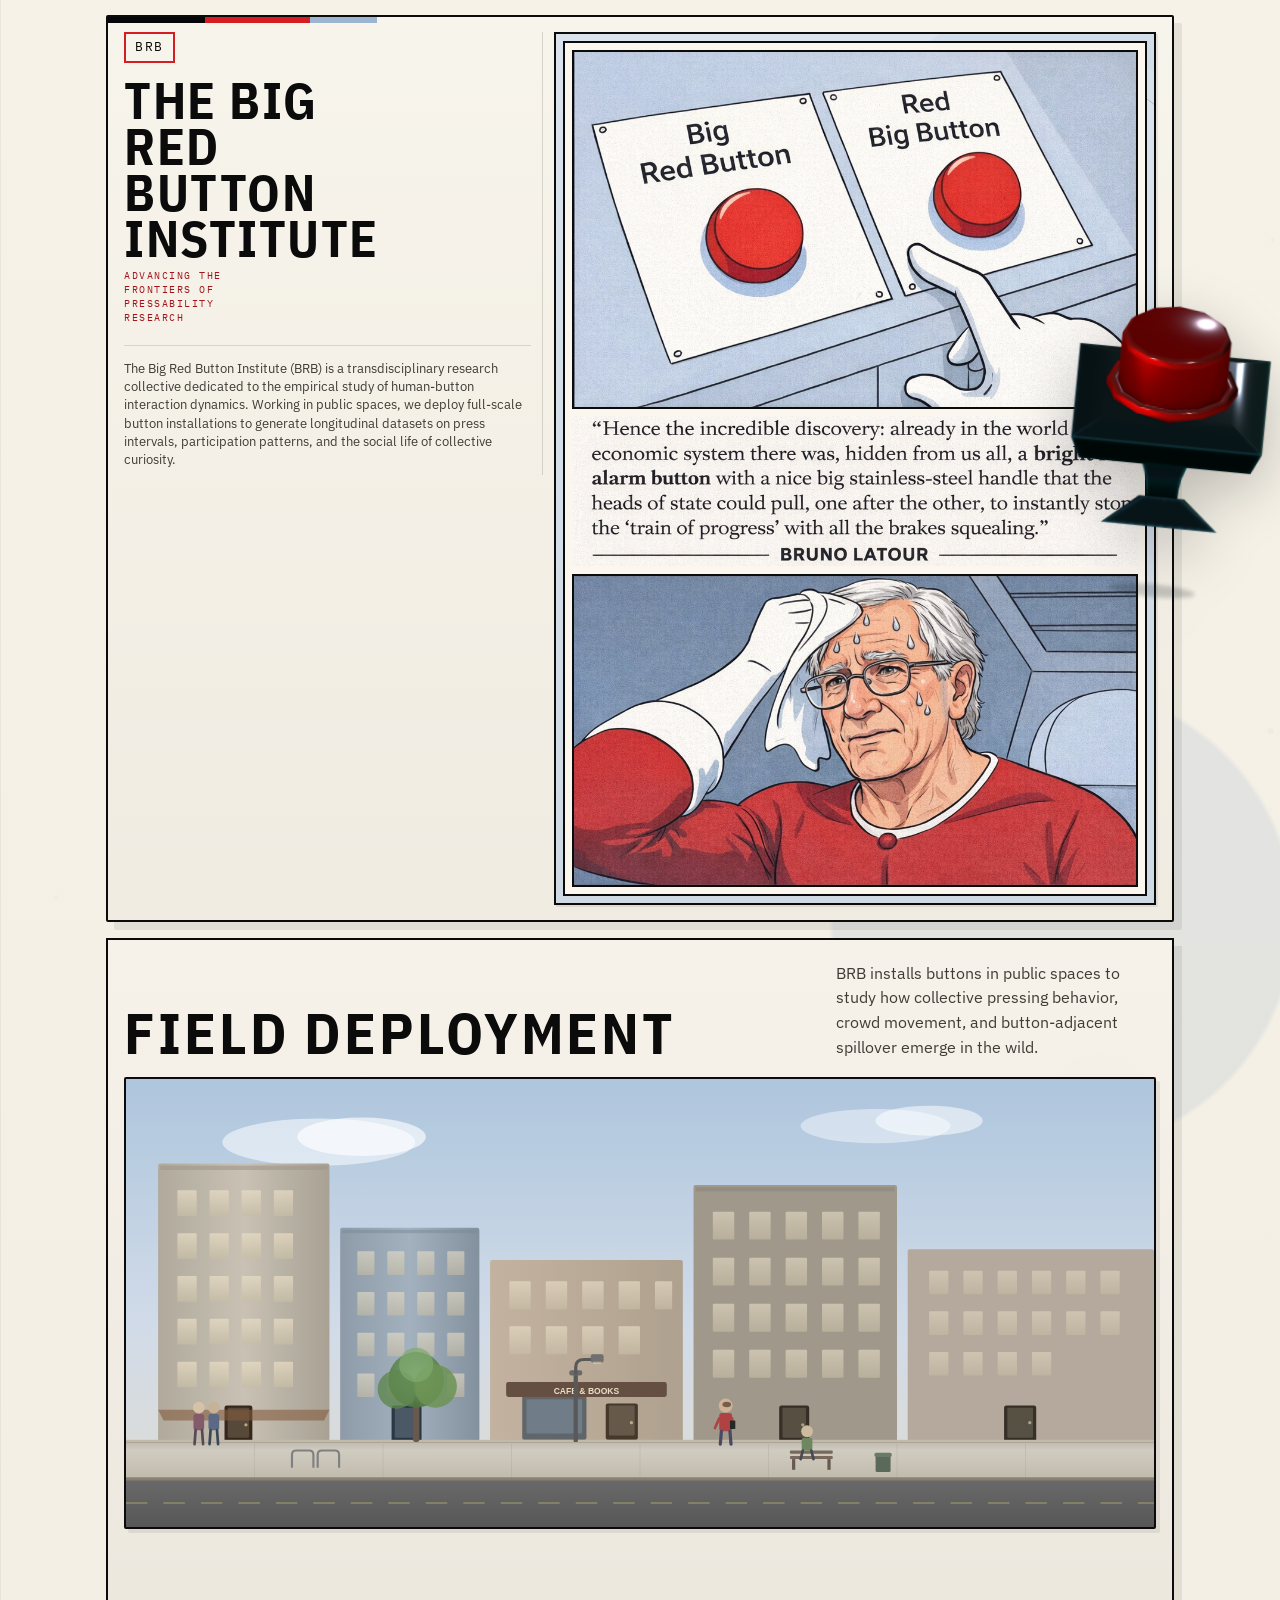
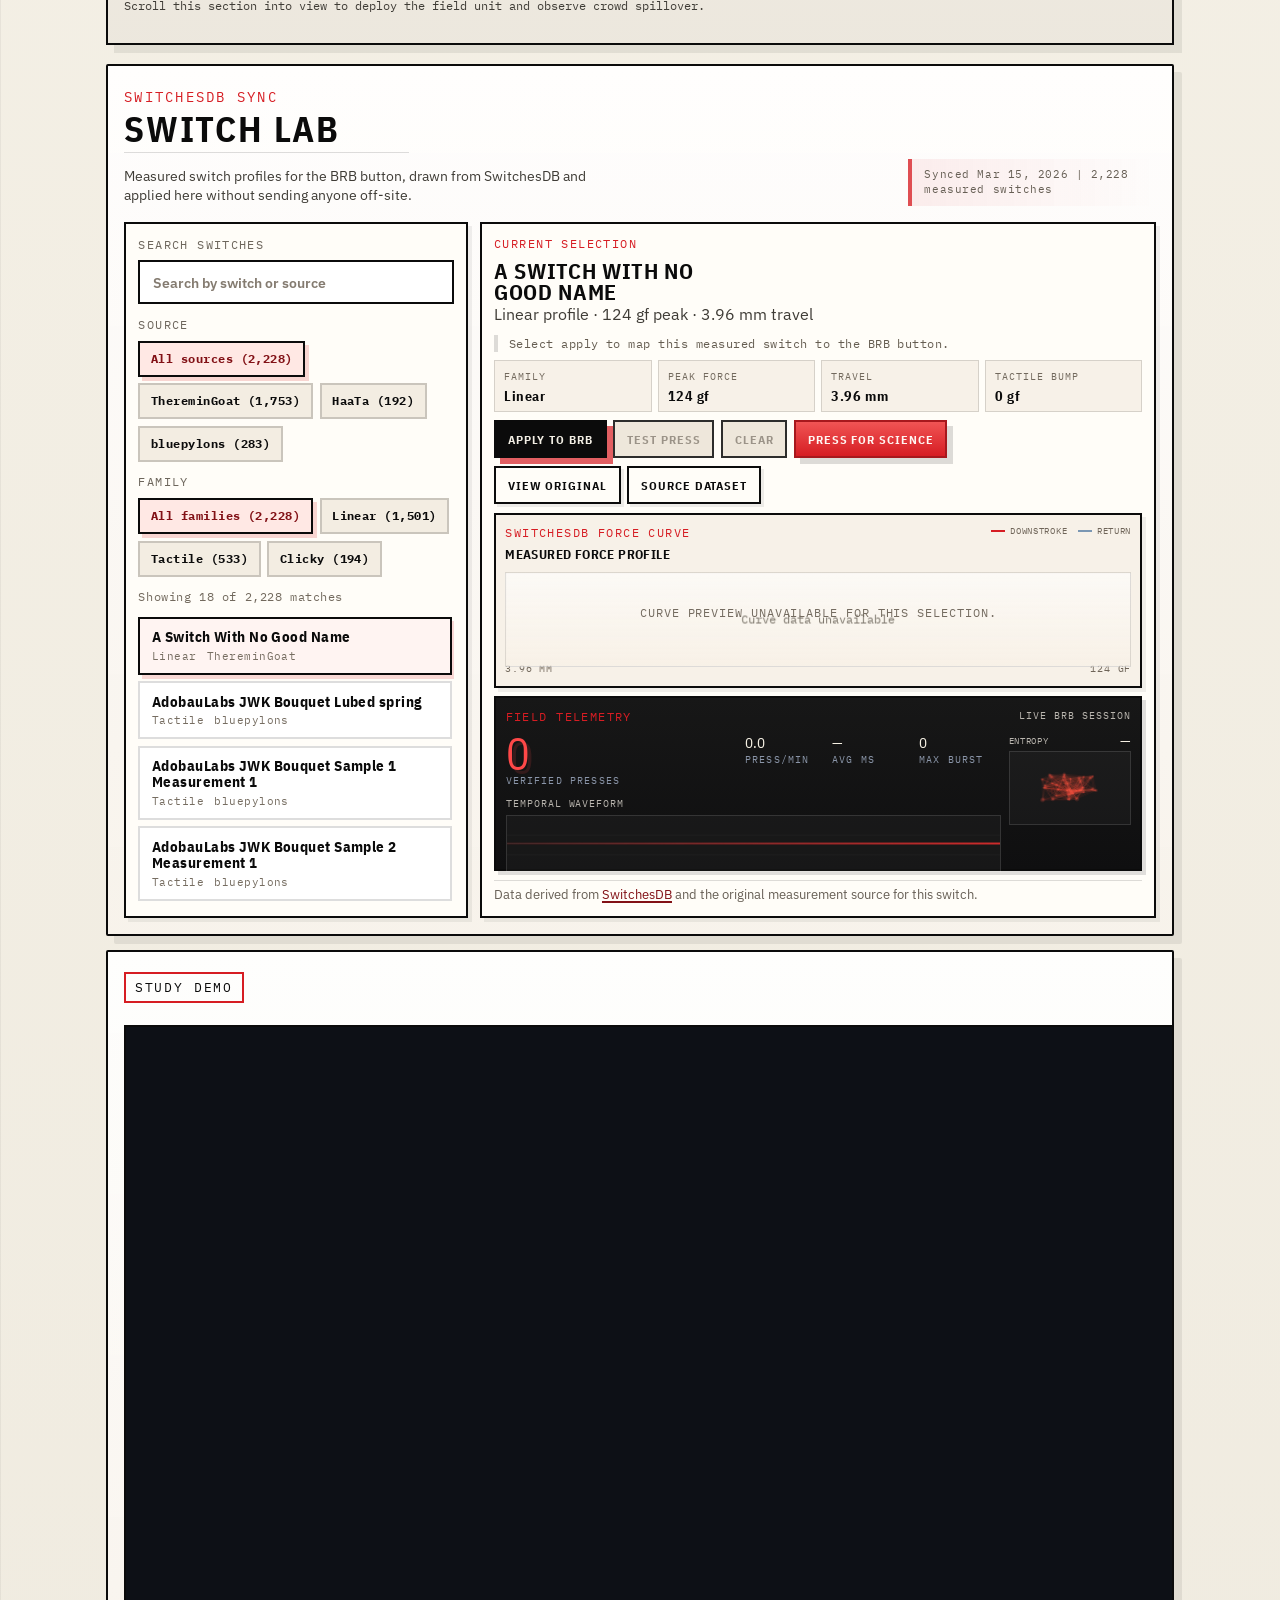
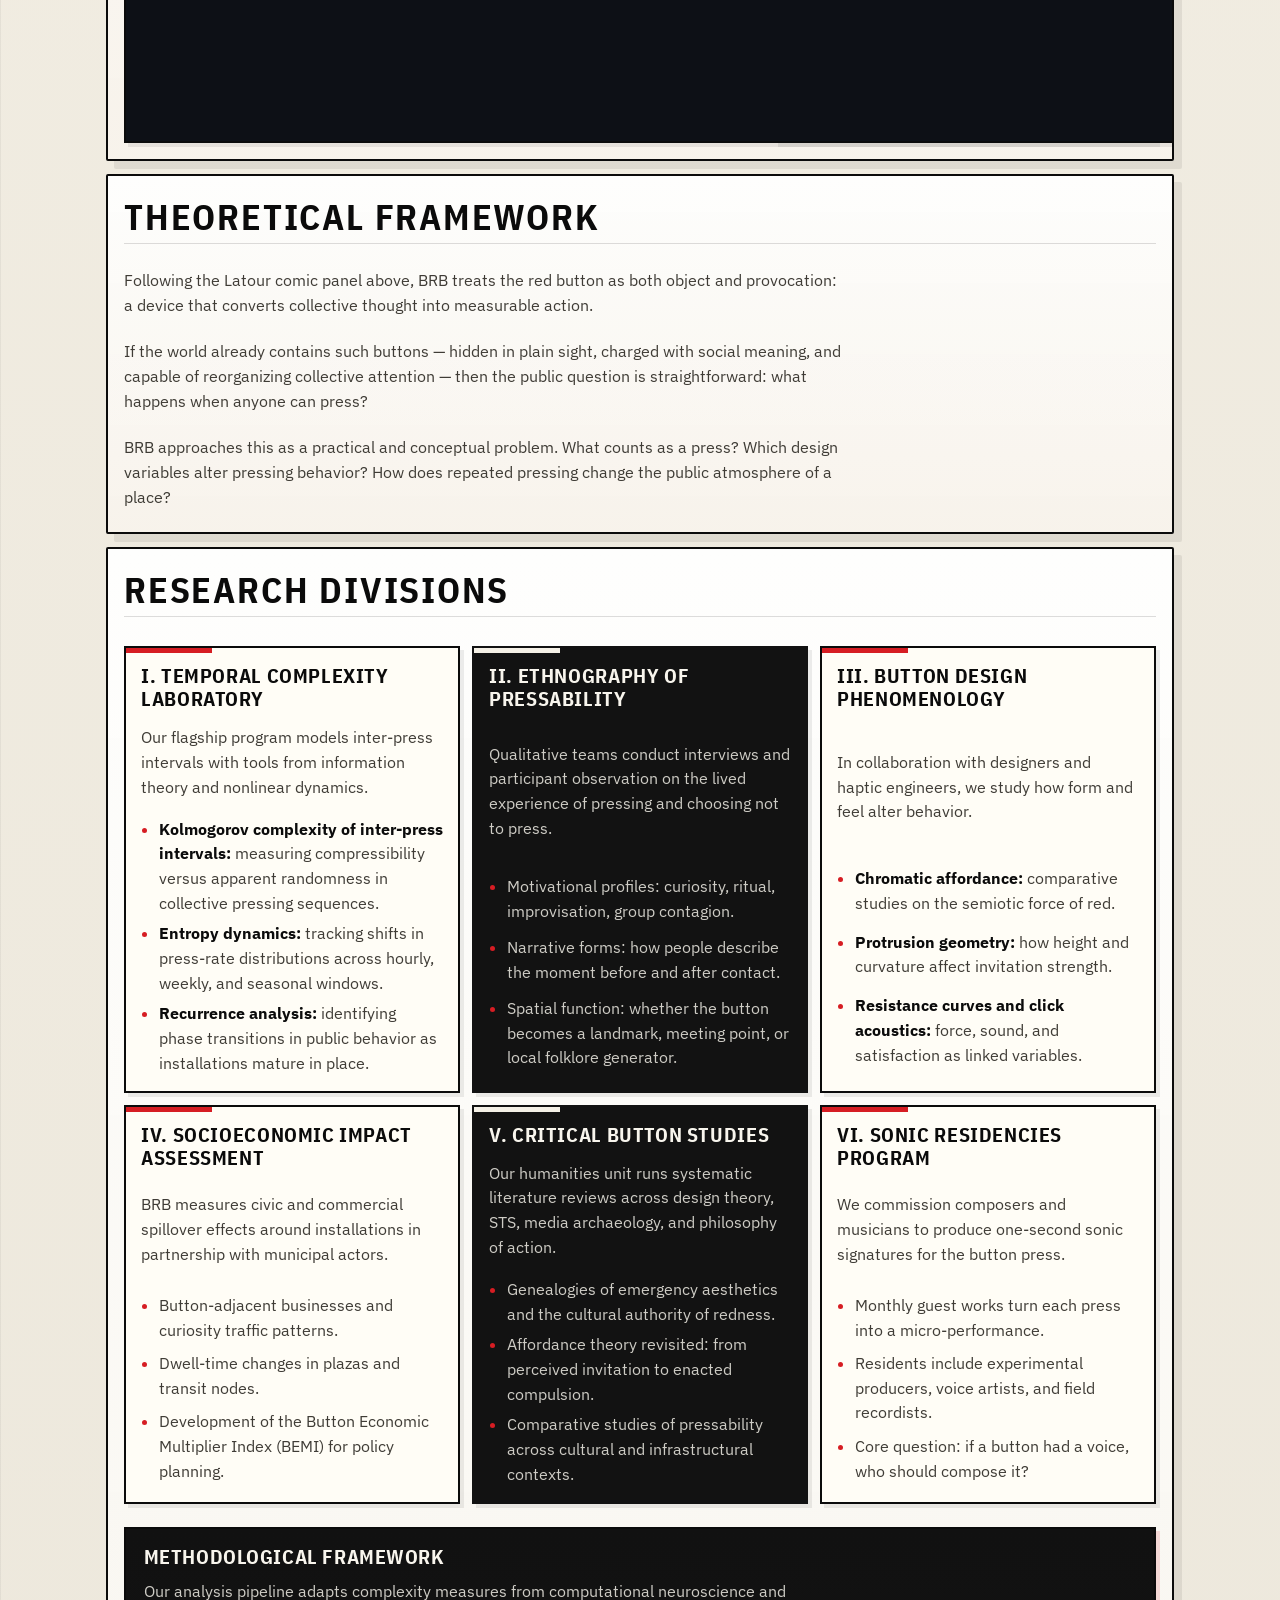
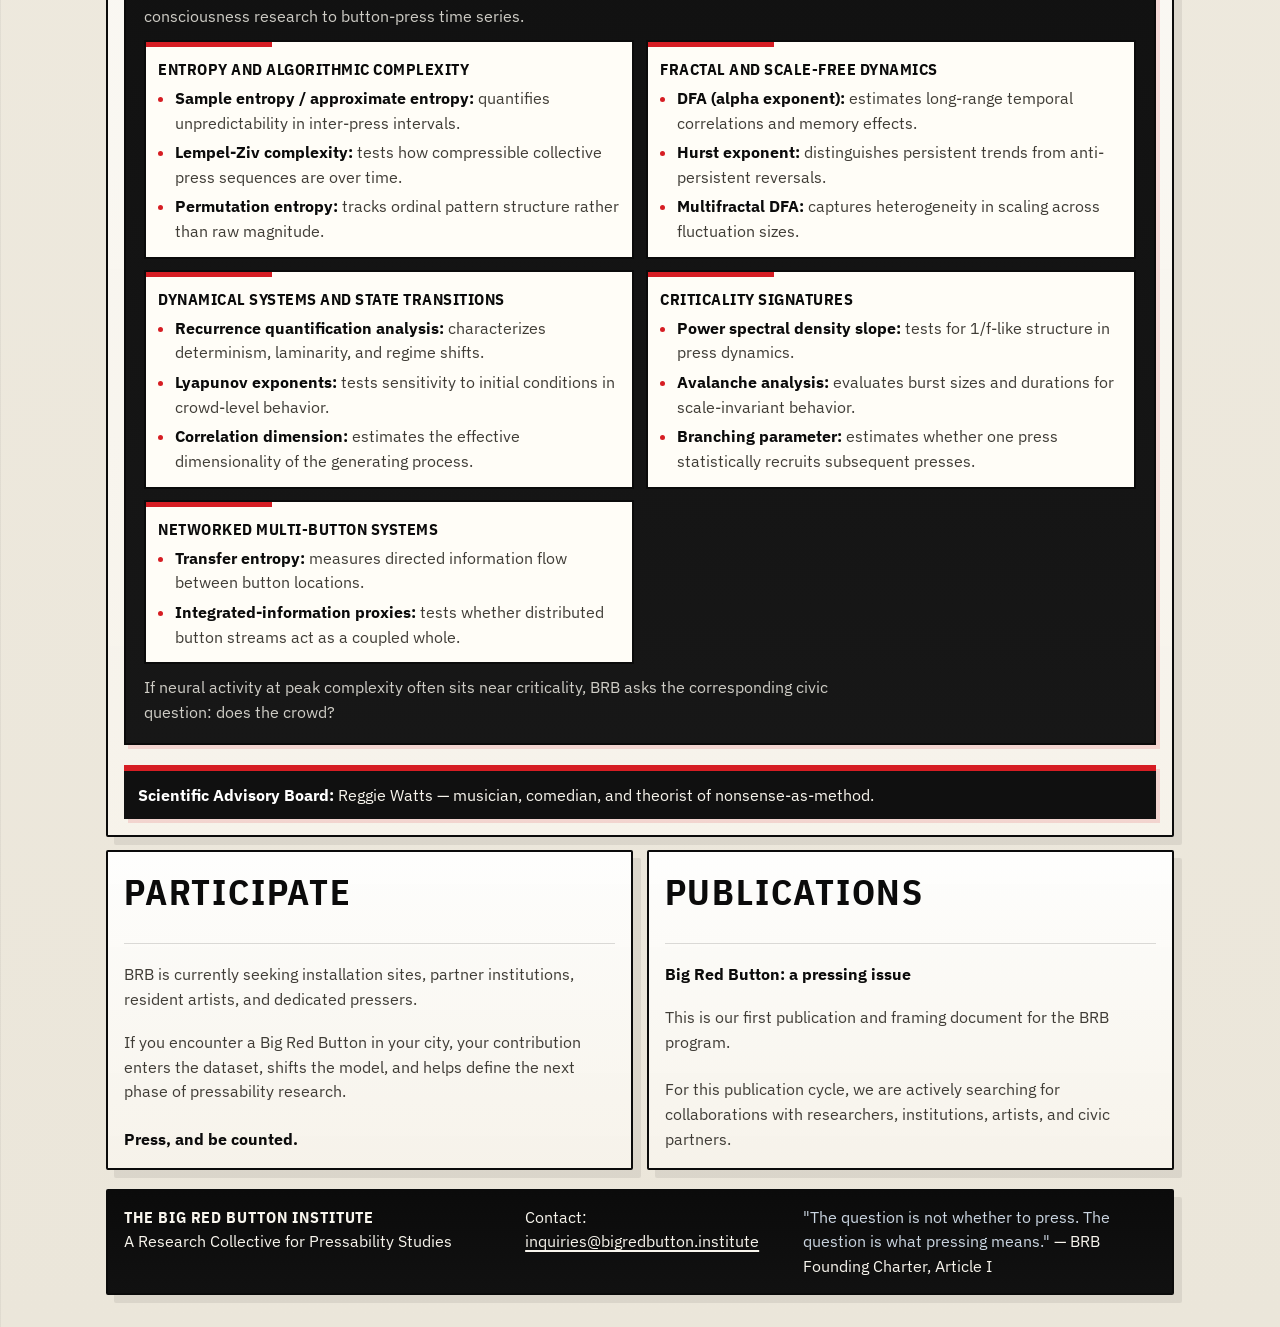
==== commit bae70468: "Deploy preview for codex/switchesdb-static-selector" ====
--- a/previews/codex-switchesdb-static-selector/index.html
+++ b/previews/codex-switchesdb-static-selector/index.html
@@ -10,7 +10,7 @@
   <link href="https://fonts.googleapis.com/css2?family=IBM+Plex+Sans:wght@400;500;600;700&family=IBM+Plex+Sans+Condensed:wght@500;600;700&family=IBM+Plex+Mono:wght@400;500;600&display=swap" rel="stylesheet">
 
   <link rel="stylesheet" href="visual-workover.css?v=20260315e">
-  <link rel="stylesheet" href="switch-lab.css?v=20260315h">
+  <link rel="stylesheet" href="switch-lab.css?v=20260315i">
 </head>
 <body class="visual-workover">
   <canvas id="ambientCanvas"></canvas>
@@ -1113,8 +1113,8 @@
     setInterval(updateStats,1000);
   })();
   </script>
-  <script src="index.runtime.js?v=20260315l"></script>
-  <script src="switch-lab.runtime.js?v=20260315f"></script>
+  <script src="index.runtime.js?v=20260315m"></script>
+  <script src="switch-lab.runtime.js?v=20260315g"></script>
 </body>
 </html>
 
--- a/previews/codex-switchesdb-static-selector/switch-lab.css
+++ b/previews/codex-switchesdb-static-selector/switch-lab.css
@@ -452,7 +452,7 @@
 
 body.visual-workover .switch-lab-telemetry__body {
   display: grid;
-  grid-template-columns: minmax(0, 1.22fr) minmax(9.4rem, 0.78fr);
+  grid-template-columns: minmax(0, 1.7fr) minmax(6.2rem, 0.42fr);
   gap: 0.48rem;
   min-height: 0;
 }
@@ -525,28 +525,45 @@
 
 body.visual-workover .switch-lab-telemetry__entropy {
   display: grid;
-  grid-template-rows: auto auto 1fr;
-  gap: 0.26rem;
-  min-height: 0;
+  grid-template-rows: auto 1fr;
+  gap: 0.18rem;
+  min-height: 0;
+}
+
+body.visual-workover .switch-lab-telemetry__entropy-head {
+  display: flex;
+  align-items: center;
+  justify-content: space-between;
+  gap: 0.28rem;
+  min-width: 0;
+}
+
+body.visual-workover .switch-lab-telemetry__entropy-head .switch-lab-card__label {
+  flex: 1 1 auto;
+  min-width: 0;
+  font-size: 0.54rem;
+  letter-spacing: 0.08em;
+  white-space: nowrap;
 }
 
 body.visual-workover .switch-lab-telemetry__entropy-value {
   color: #f5f0e3;
   font-family: "IBM Plex Sans Condensed", "Arial Narrow", sans-serif;
-  font-size: clamp(1.26rem, 2vw, 1.68rem);
-  line-height: 0.94;
+  font-size: clamp(0.96rem, 1.2vw, 1.18rem);
+  line-height: 1;
+  white-space: nowrap;
 }
 
 body.visual-workover .switch-lab-telemetry__entropy-field {
-  display: grid;
-  grid-template-rows: auto 1fr;
-  gap: 0.28rem;
-  min-height: 0;
+  display: block;
+  min-height: 0;
+  overflow: hidden;
 }
 
 body.visual-workover .switch-lab-telemetry__entropy-field canvas {
+  display: block;
   width: 100%;
-  height: clamp(5rem, 5.9vw, 5.75rem);
+  height: clamp(4.65rem, 5.45vw, 5.15rem);
   min-height: 0;
   border: 1px solid rgba(255, 255, 255, 0.12);
   background: rgba(255, 255, 255, 0.03);
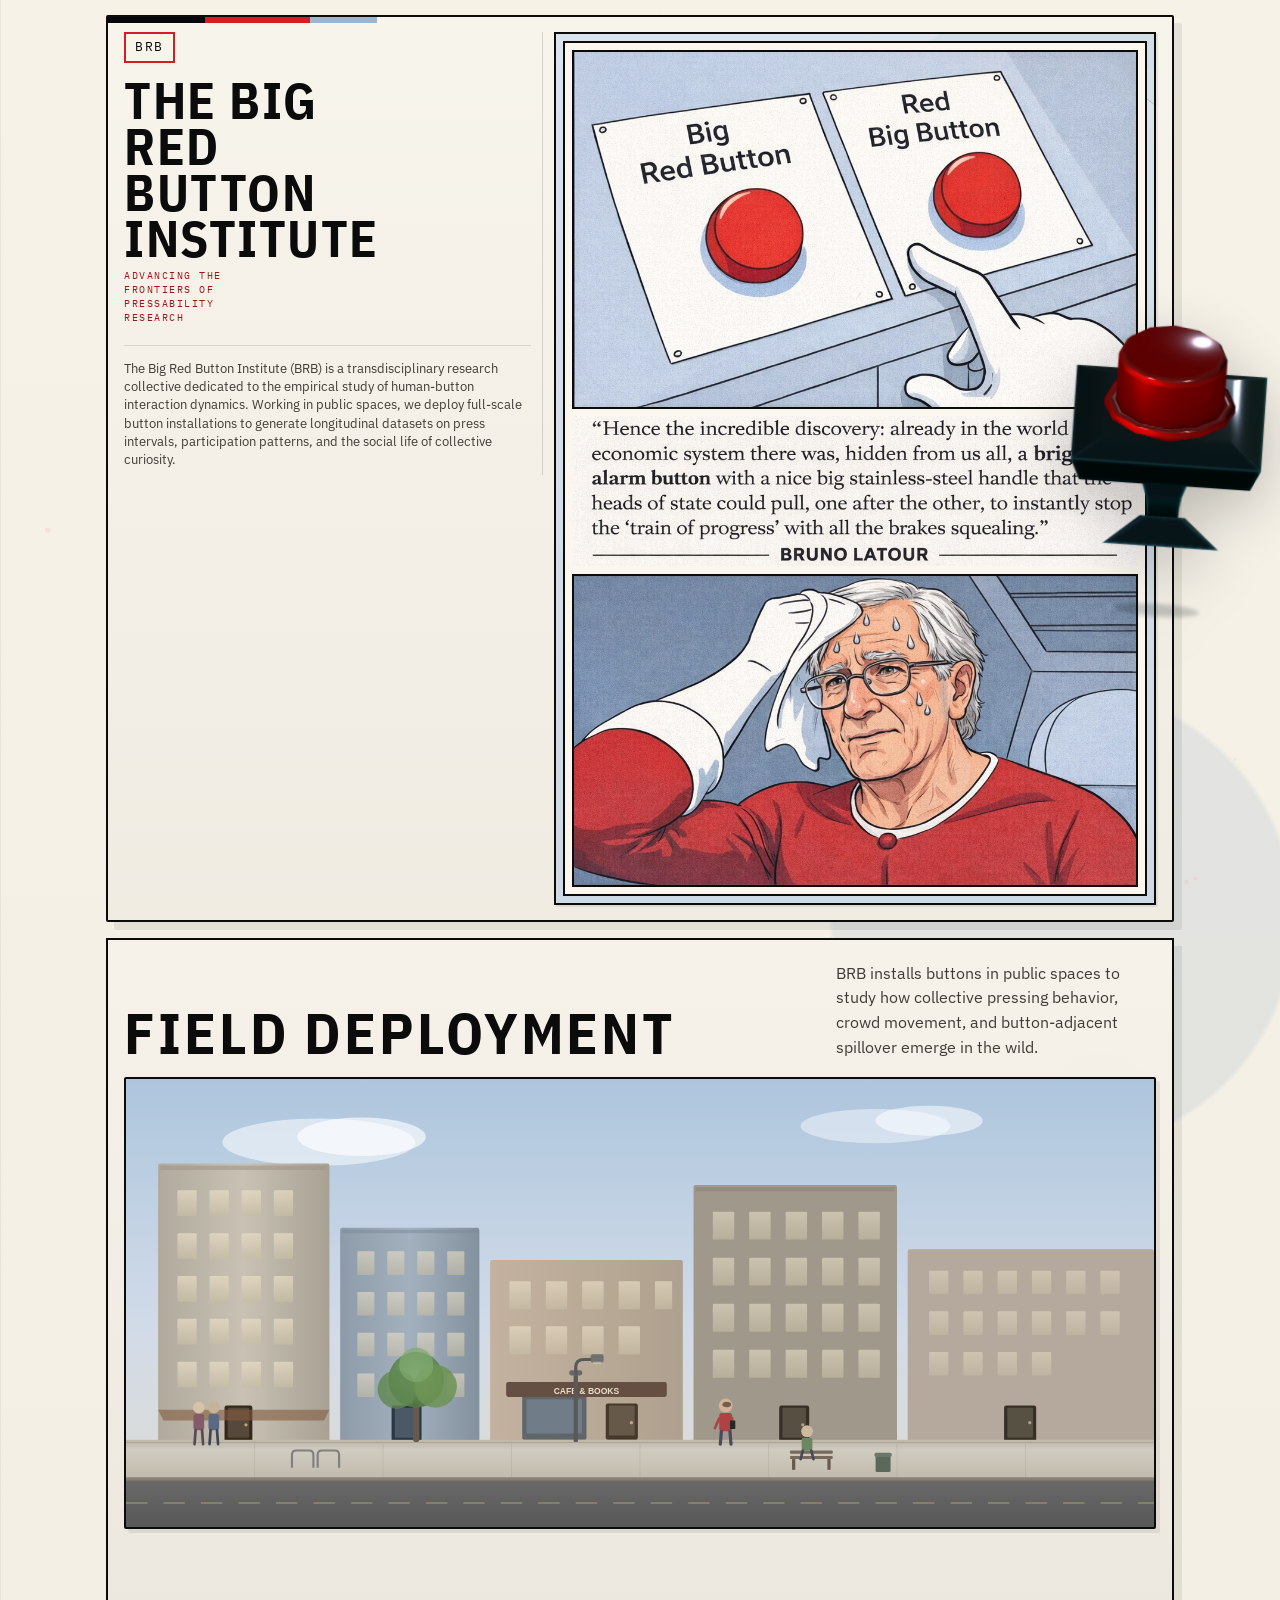
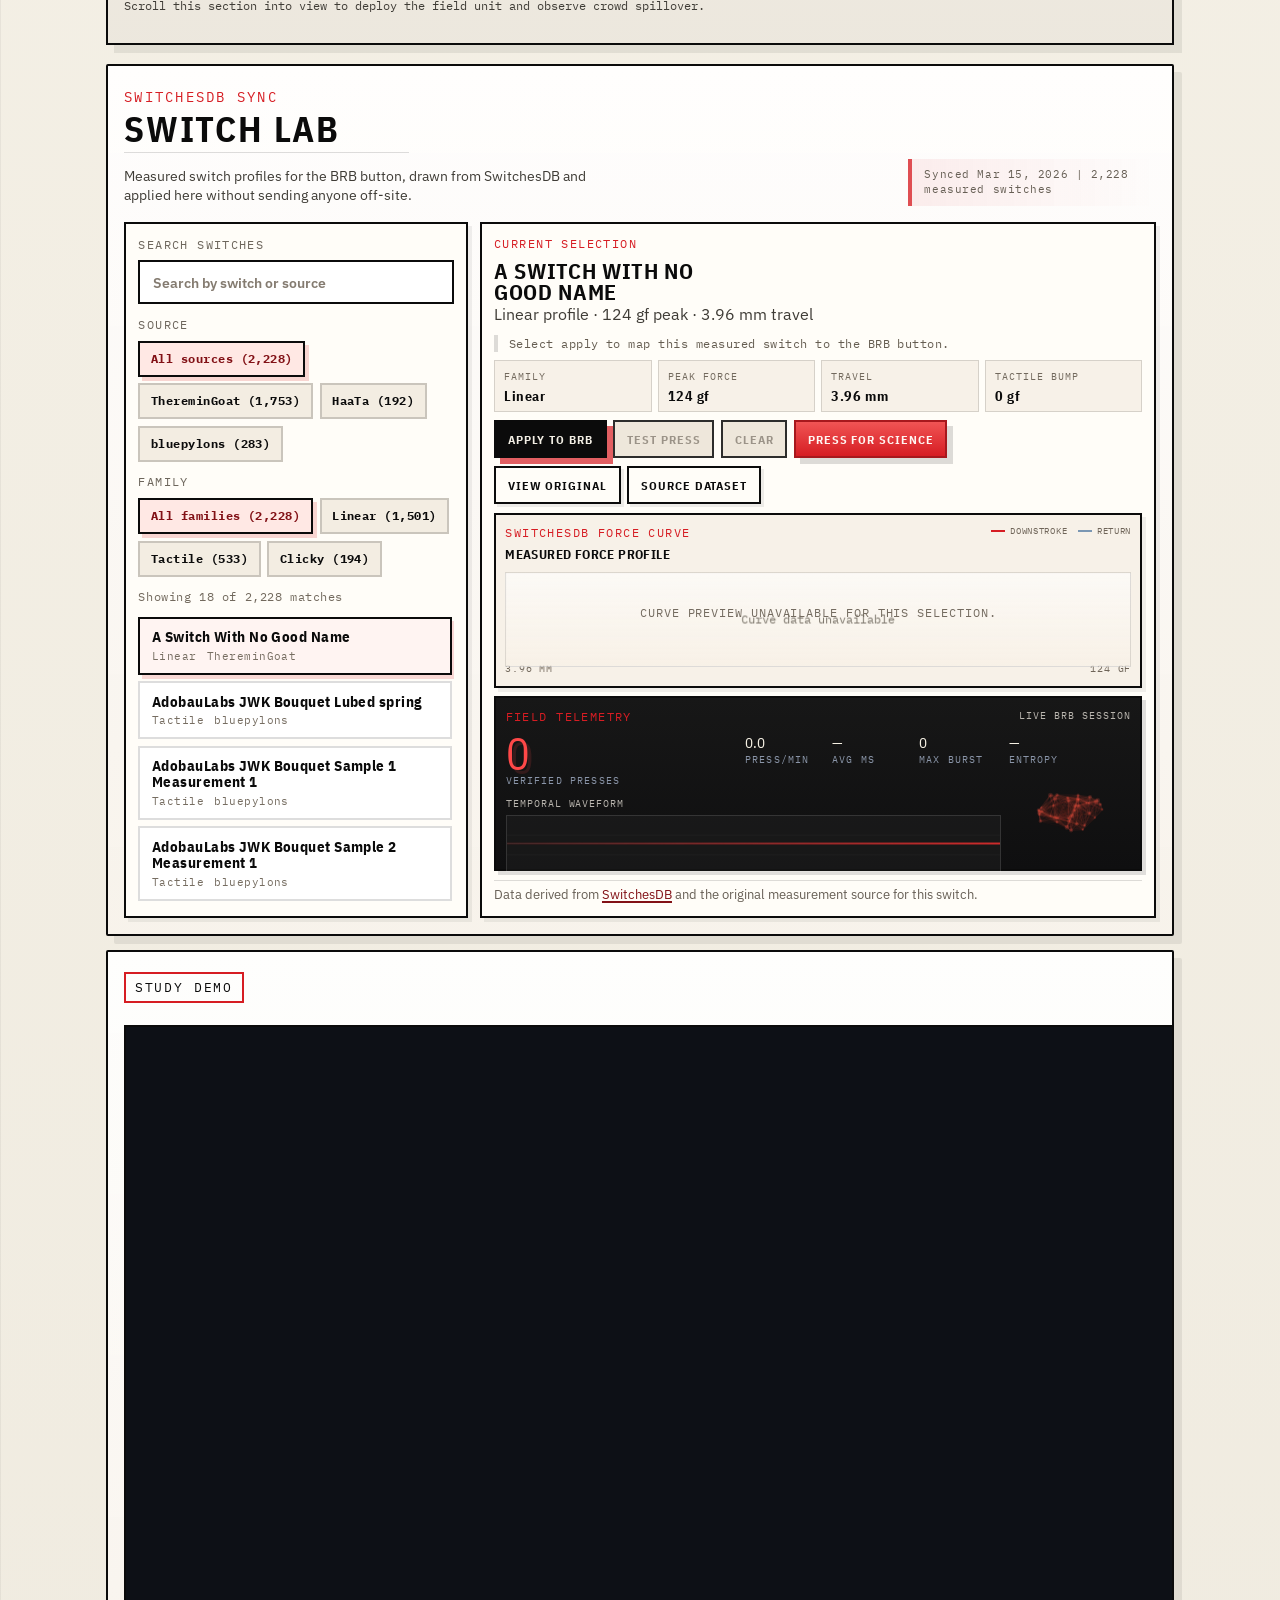
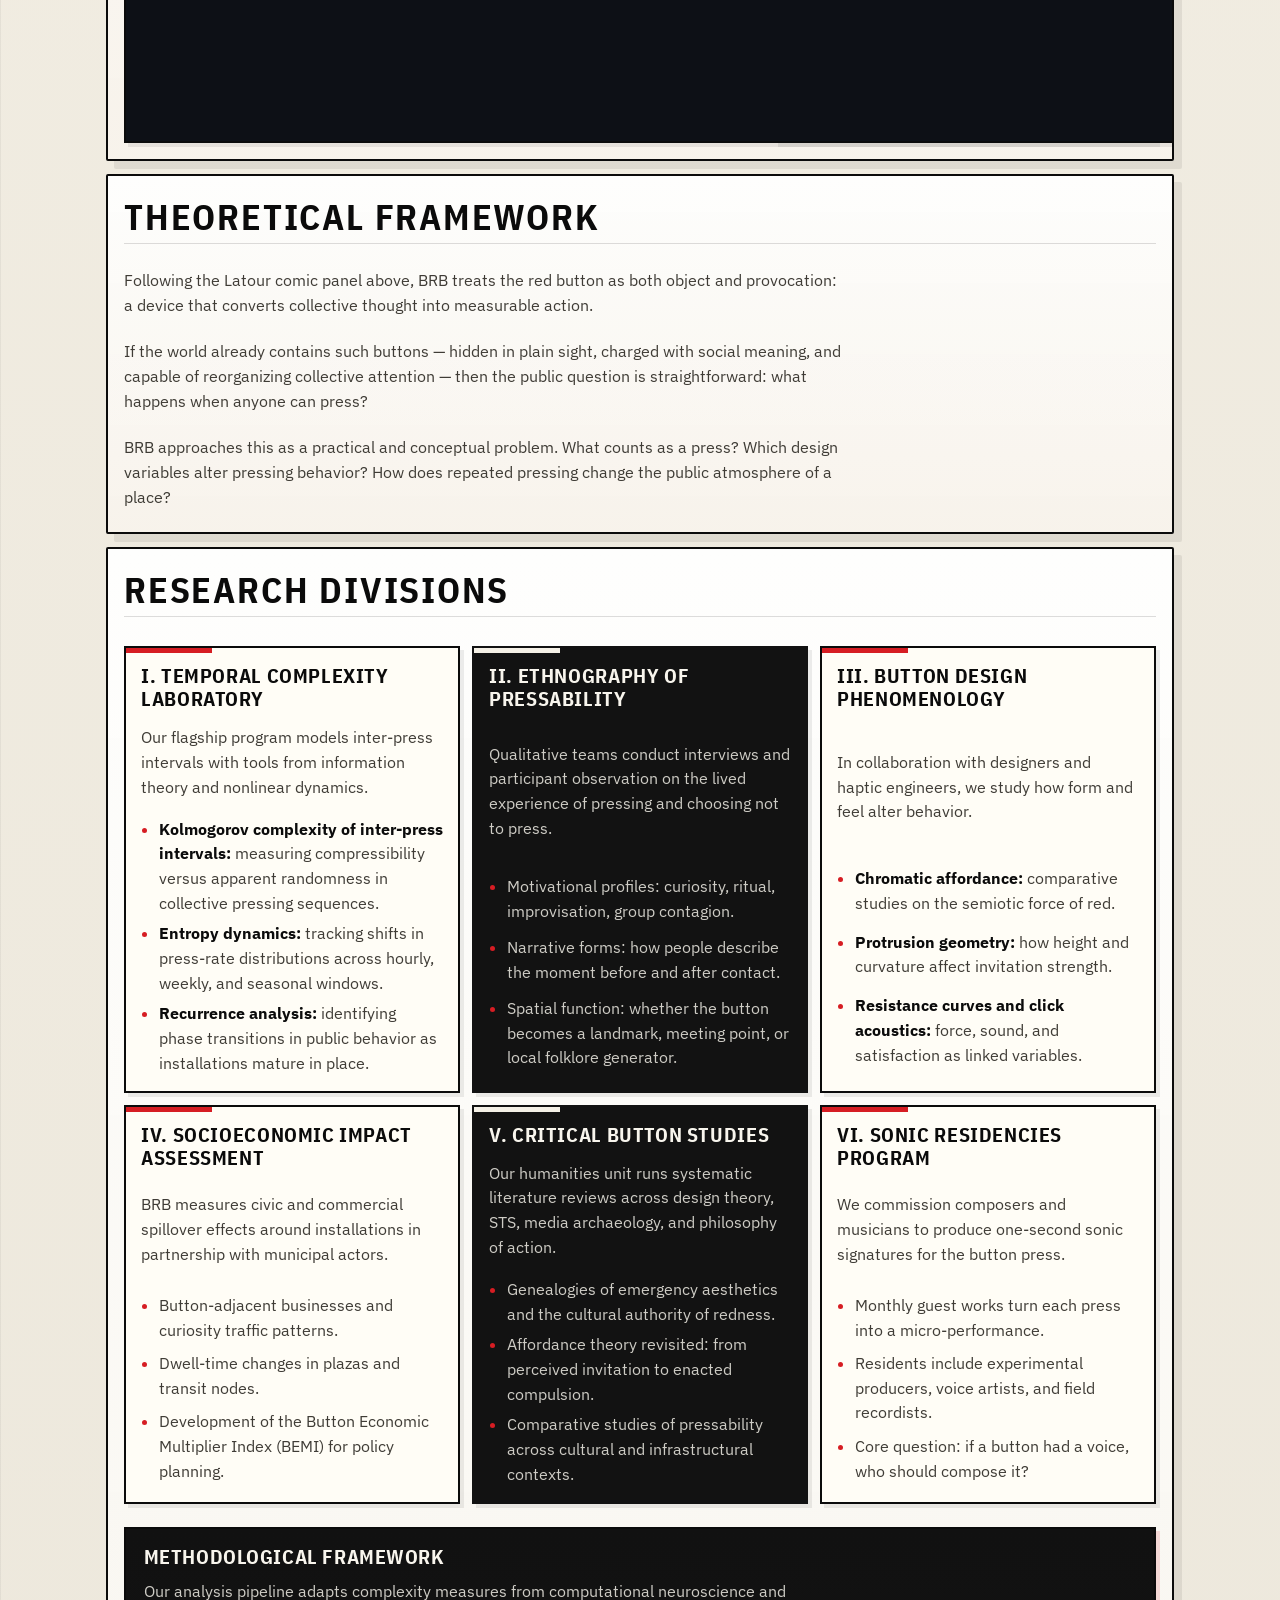
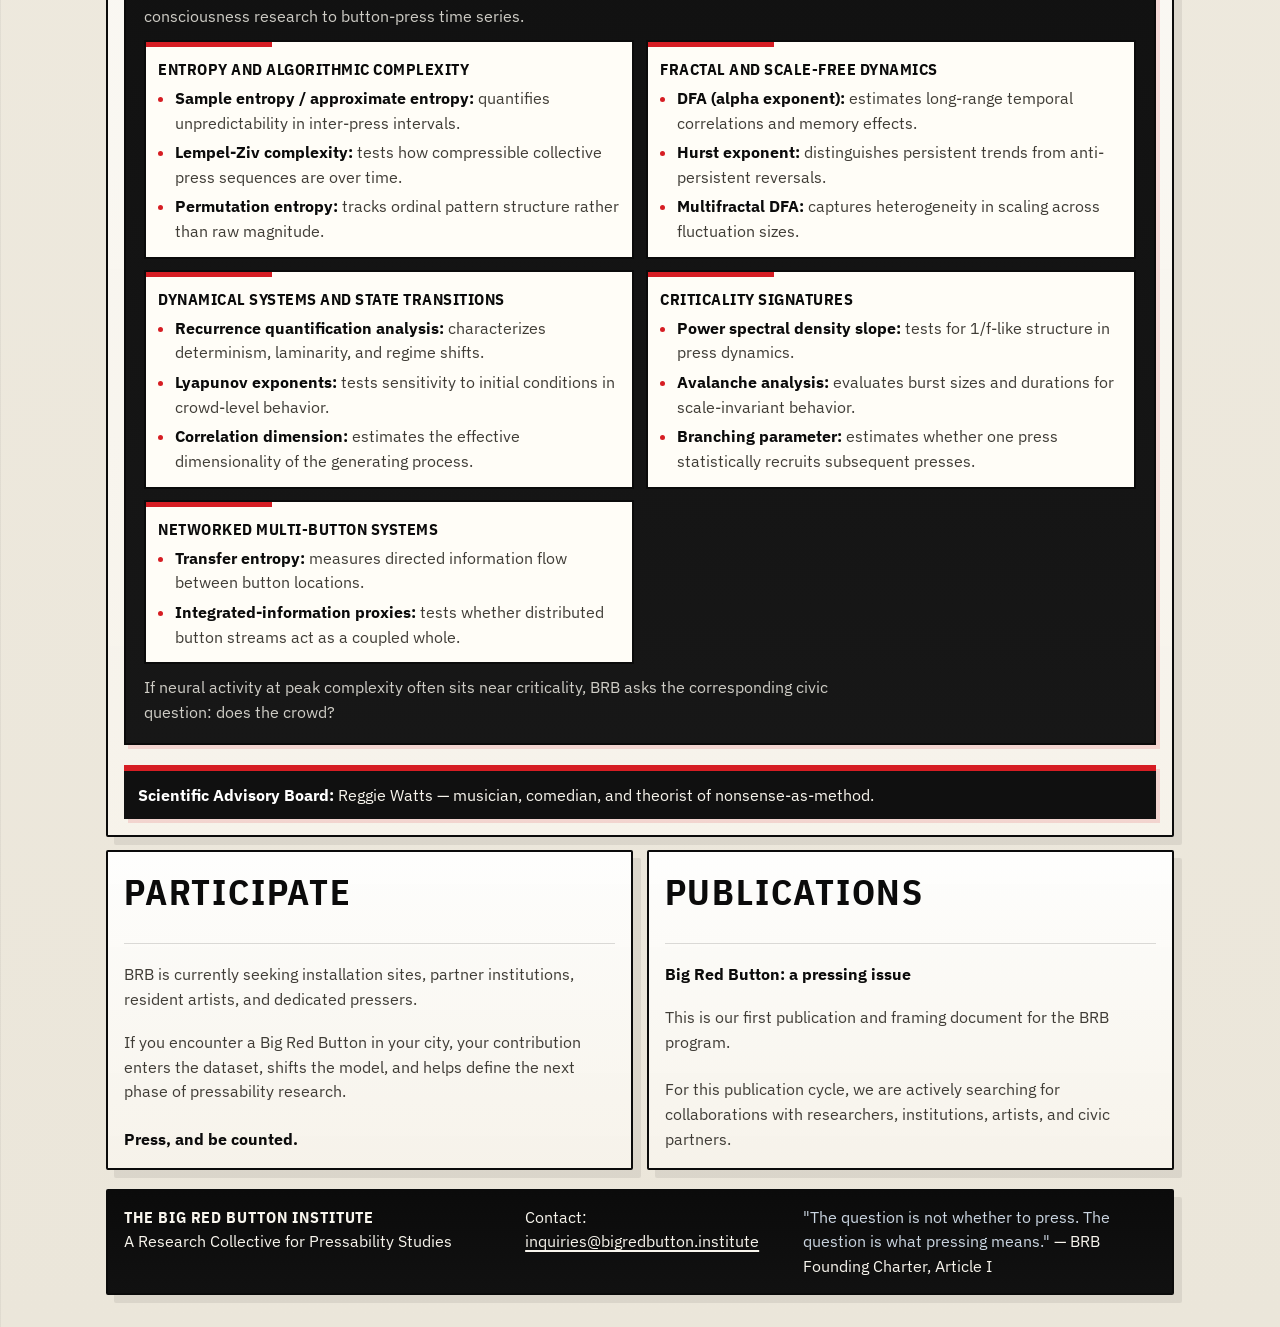
==== commit b85444b6: "Deploy preview for codex/switchesdb-static-selector" ====
--- a/previews/codex-switchesdb-static-selector/index.html
+++ b/previews/codex-switchesdb-static-selector/index.html
@@ -10,7 +10,7 @@
   <link href="https://fonts.googleapis.com/css2?family=IBM+Plex+Sans:wght@400;500;600;700&family=IBM+Plex+Sans+Condensed:wght@500;600;700&family=IBM+Plex+Mono:wght@400;500;600&display=swap" rel="stylesheet">
 
   <link rel="stylesheet" href="visual-workover.css?v=20260315e">
-  <link rel="stylesheet" href="switch-lab.css?v=20260315i">
+  <link rel="stylesheet" href="switch-lab.css?v=20260315j">
 </head>
 <body class="visual-workover">
   <canvas id="ambientCanvas"></canvas>
@@ -1113,8 +1113,8 @@
     setInterval(updateStats,1000);
   })();
   </script>
-  <script src="index.runtime.js?v=20260315m"></script>
-  <script src="switch-lab.runtime.js?v=20260315g"></script>
+  <script src="index.runtime.js?v=20260315n"></script>
+  <script src="switch-lab.runtime.js?v=20260315h"></script>
 </body>
 </html>
 
--- a/previews/codex-switchesdb-static-selector/switch-lab.css
+++ b/previews/codex-switchesdb-static-selector/switch-lab.css
@@ -526,31 +526,15 @@
 body.visual-workover .switch-lab-telemetry__entropy {
   display: grid;
   grid-template-rows: auto 1fr;
-  gap: 0.18rem;
-  min-height: 0;
-}
-
-body.visual-workover .switch-lab-telemetry__entropy-head {
-  display: flex;
-  align-items: center;
-  justify-content: space-between;
-  gap: 0.28rem;
-  min-width: 0;
-}
-
-body.visual-workover .switch-lab-telemetry__entropy-head .switch-lab-card__label {
-  flex: 1 1 auto;
-  min-width: 0;
-  font-size: 0.54rem;
-  letter-spacing: 0.08em;
-  white-space: nowrap;
+  gap: 0.22rem;
+  min-height: 0;
+}
+
+body.visual-workover .switch-lab-telemetry__entropy-stat {
+  padding: 0.22rem 0;
 }
 
 body.visual-workover .switch-lab-telemetry__entropy-value {
-  color: #f5f0e3;
-  font-family: "IBM Plex Sans Condensed", "Arial Narrow", sans-serif;
-  font-size: clamp(0.96rem, 1.2vw, 1.18rem);
-  line-height: 1;
   white-space: nowrap;
 }
 
@@ -565,8 +549,8 @@
   width: 100%;
   height: clamp(4.65rem, 5.45vw, 5.15rem);
   min-height: 0;
-  border: 1px solid rgba(255, 255, 255, 0.12);
-  background: rgba(255, 255, 255, 0.03);
+  border: 0;
+  background: transparent;
 }
 
 body.visual-workover .switch-lab-curve {
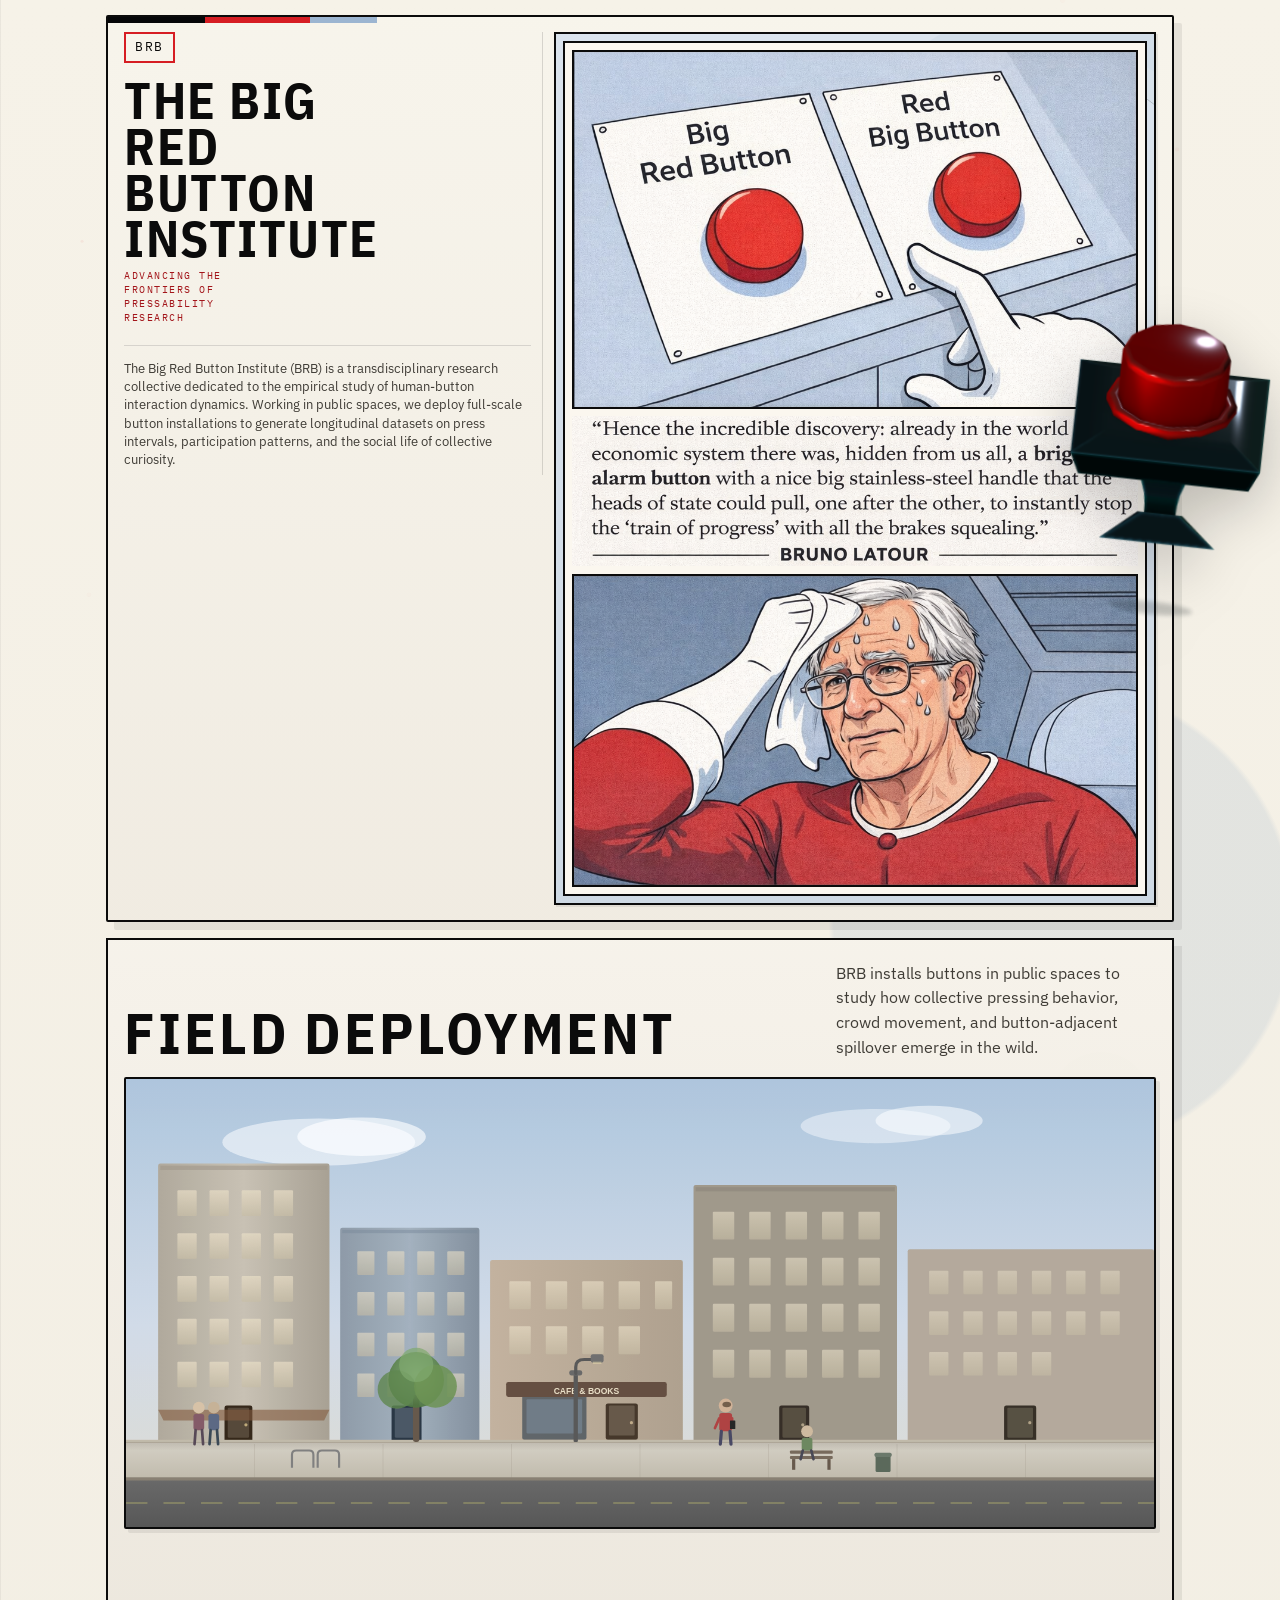
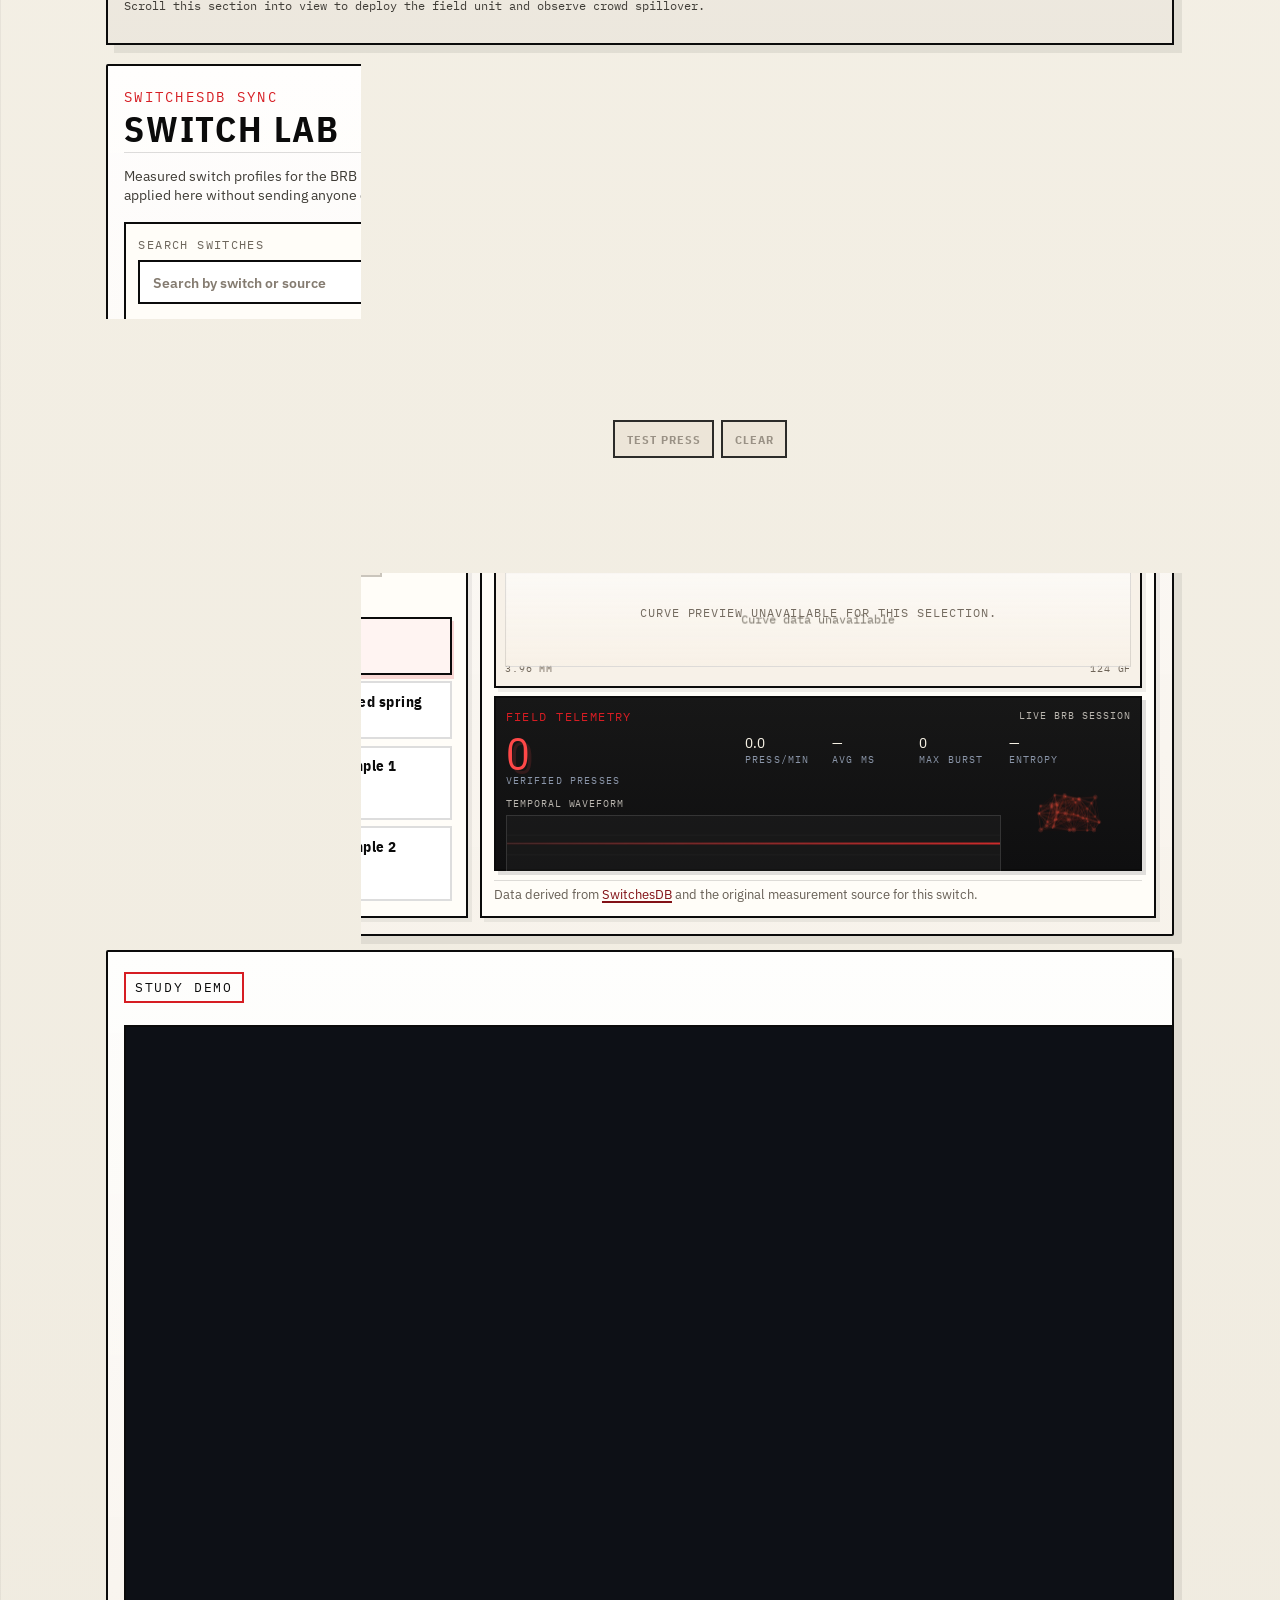
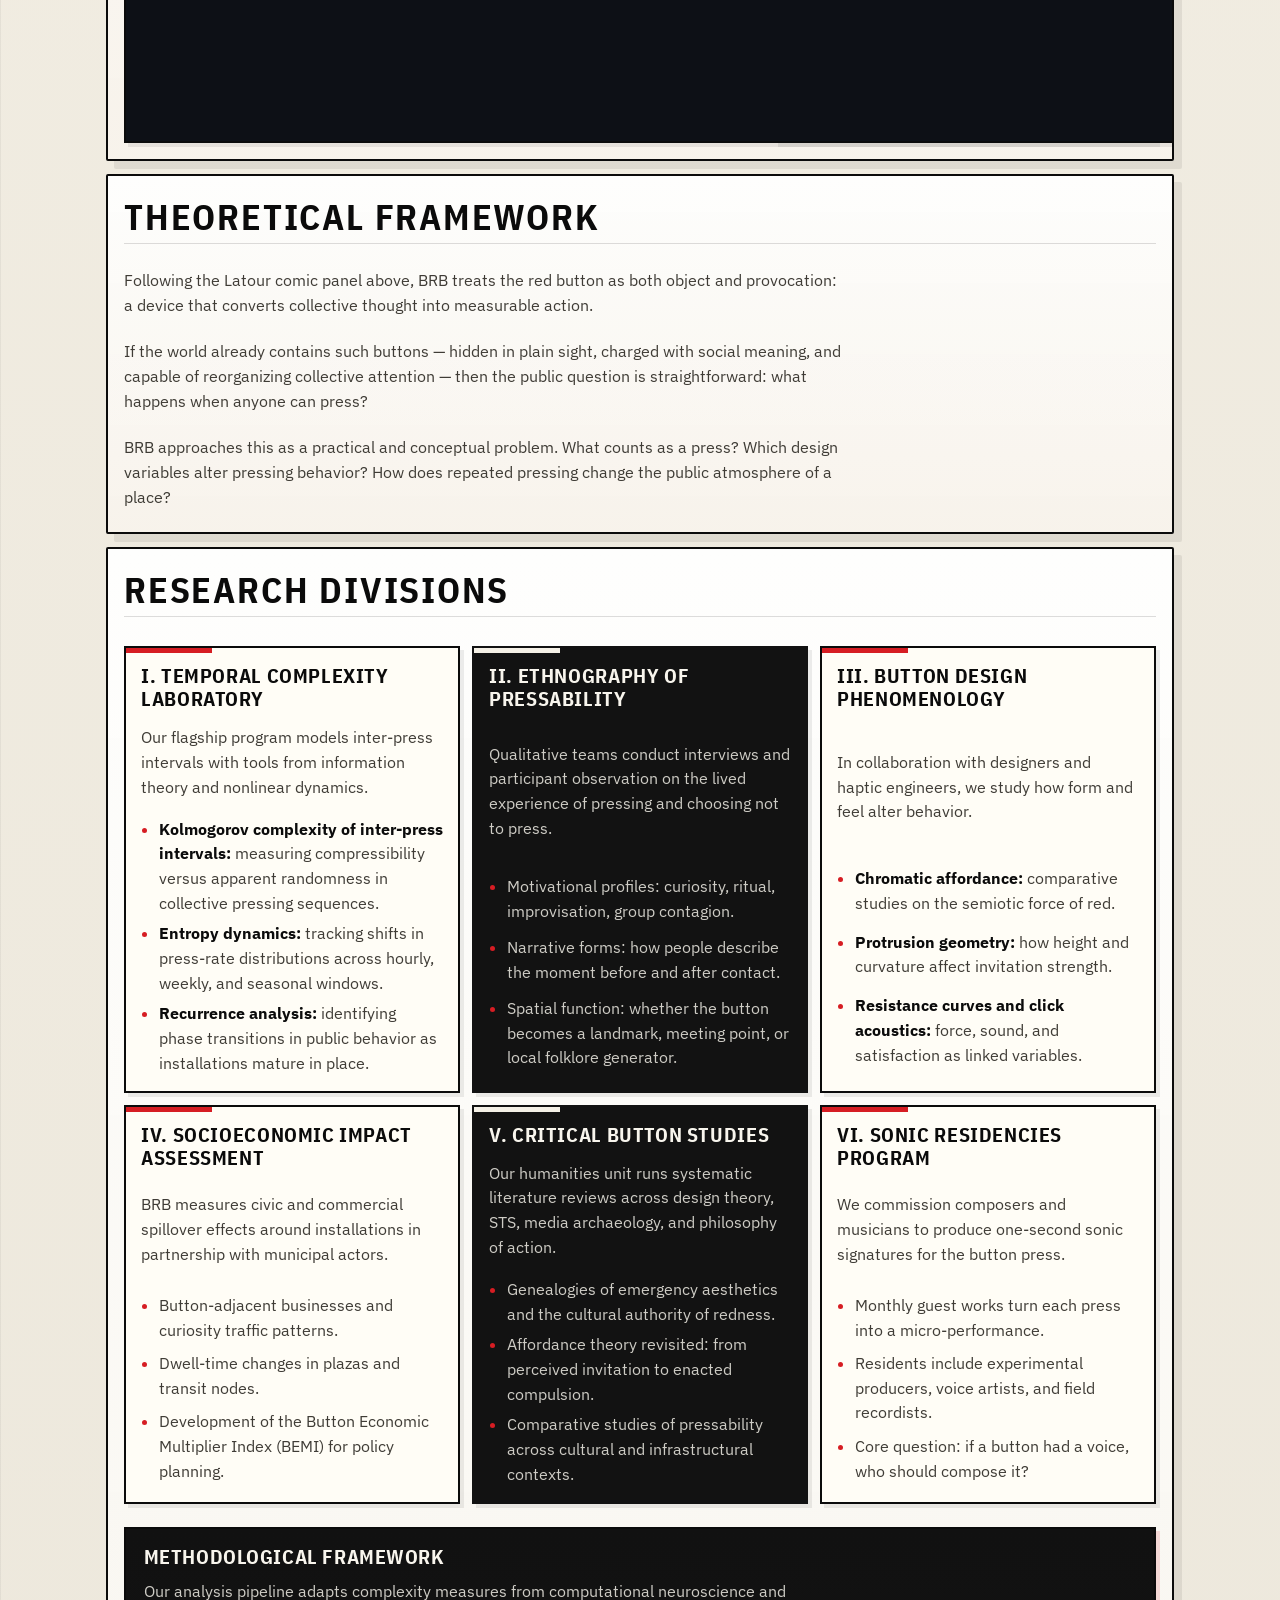
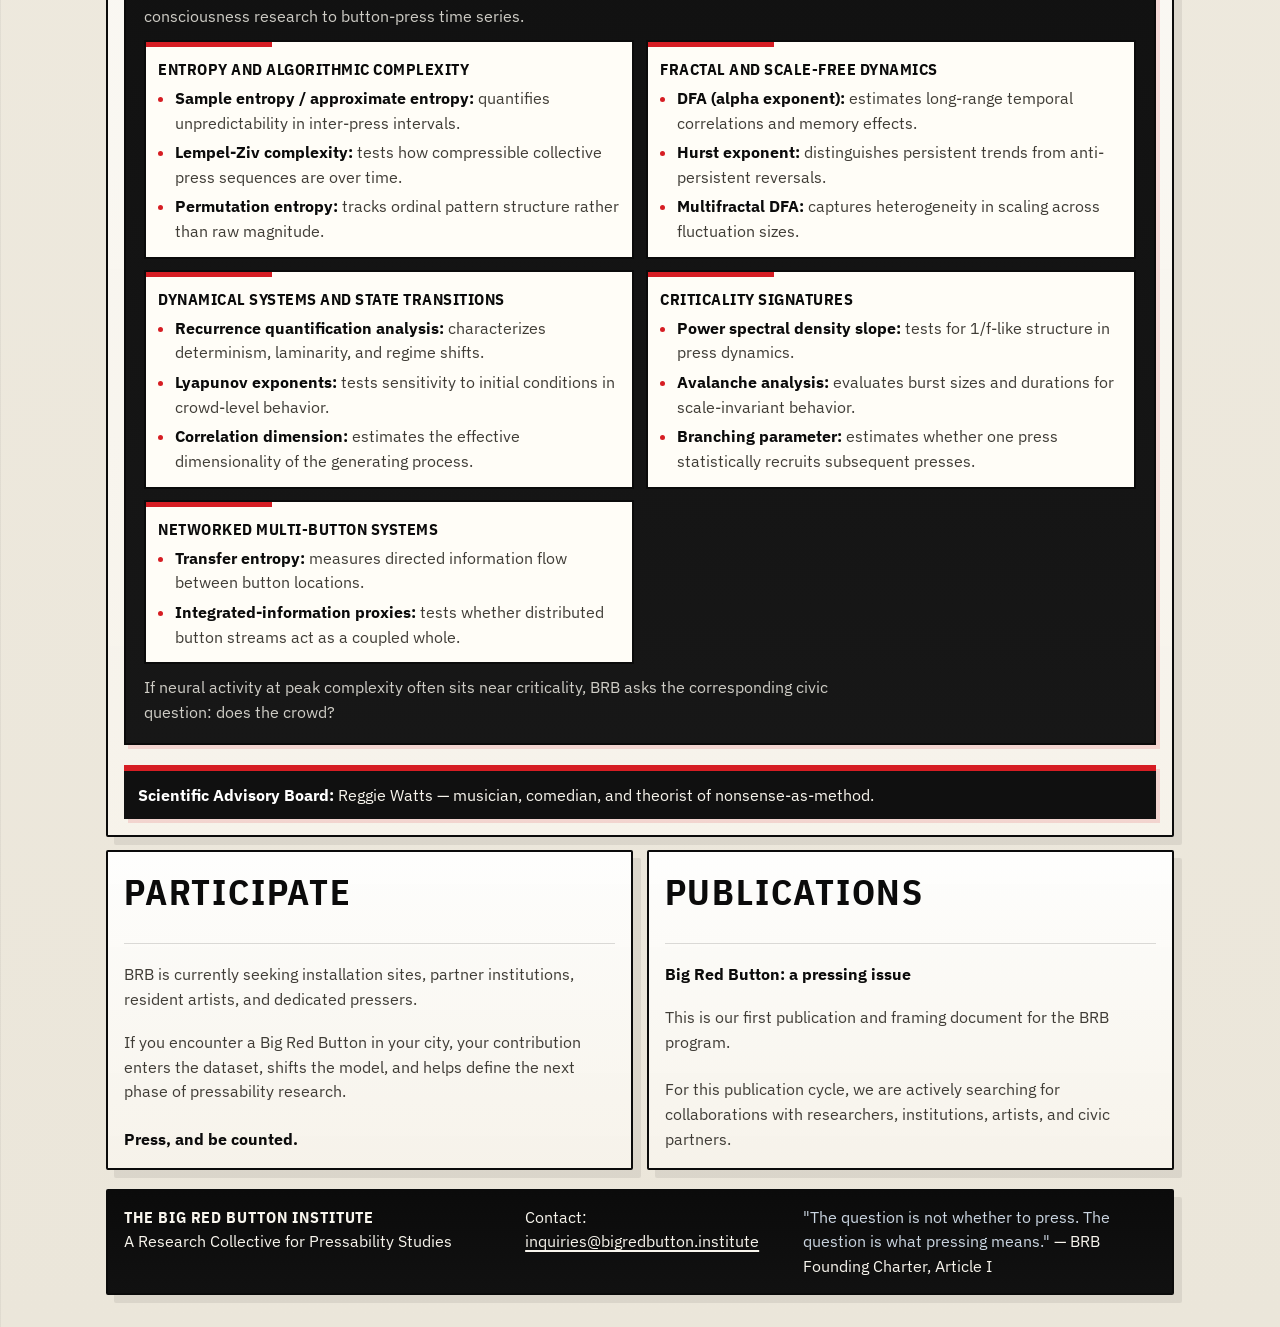
==== commit d21f279c: "Deploy preview for codex/switchesdb-static-selector" ====
--- a/previews/codex-switchesdb-static-selector/index.html
+++ b/previews/codex-switchesdb-static-selector/index.html
@@ -1113,8 +1113,8 @@
     setInterval(updateStats,1000);
   })();
   </script>
-  <script src="index.runtime.js?v=20260315n"></script>
-  <script src="switch-lab.runtime.js?v=20260315h"></script>
+  <script src="index.runtime.js?v=20260315o"></script>
+  <script src="switch-lab.runtime.js?v=20260315i"></script>
 </body>
 </html>
 
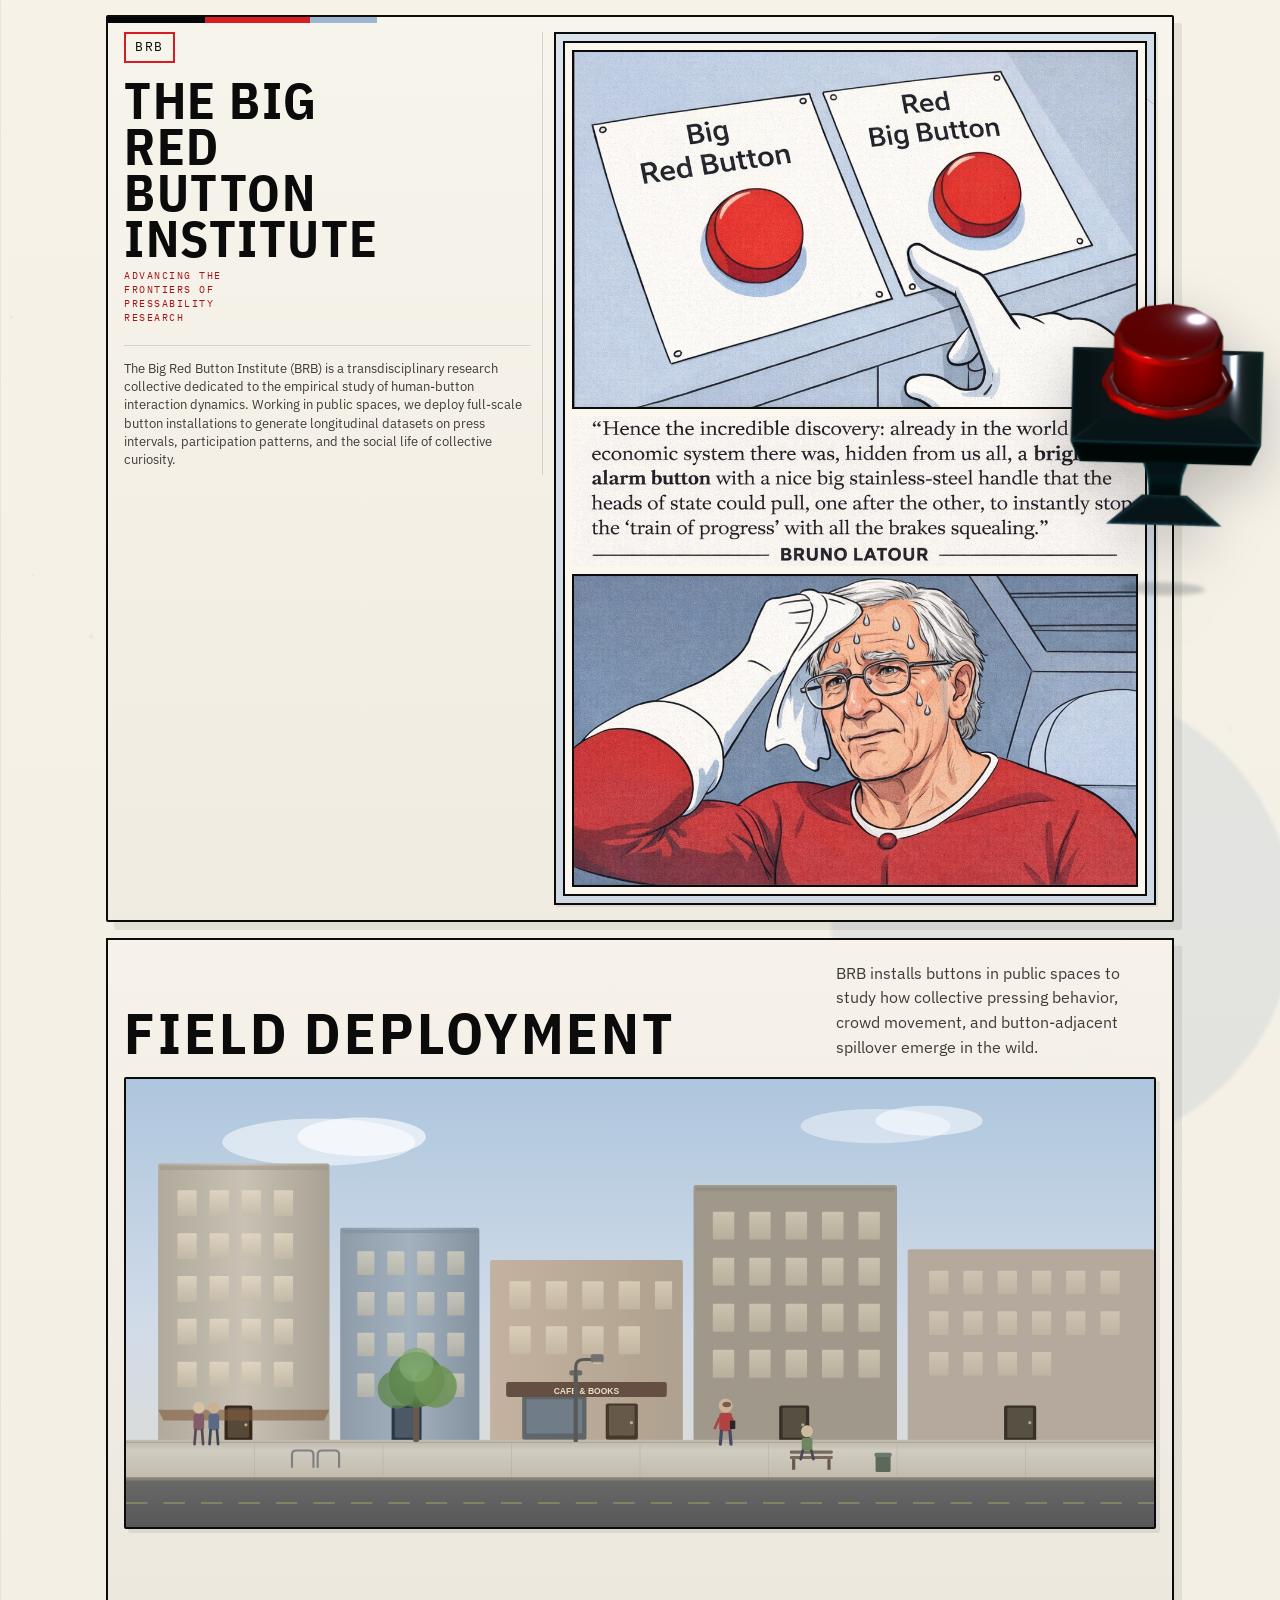
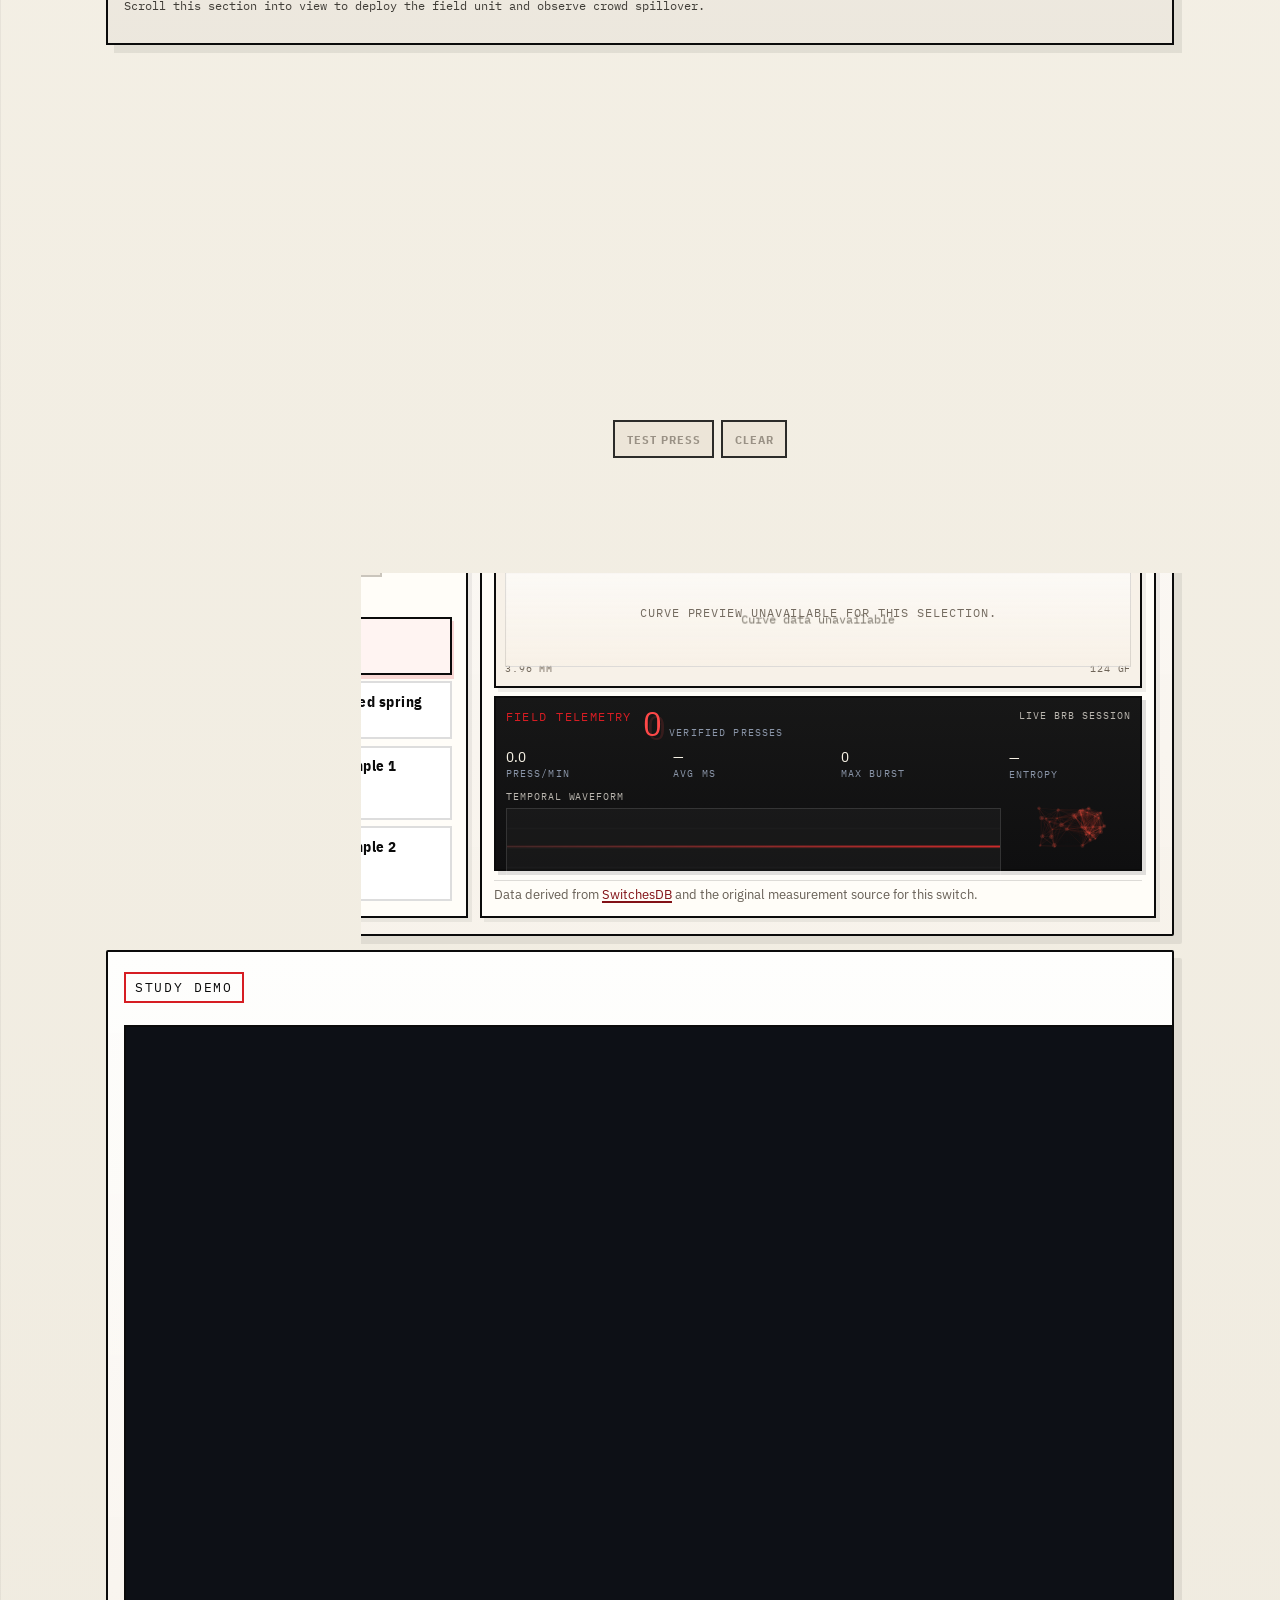
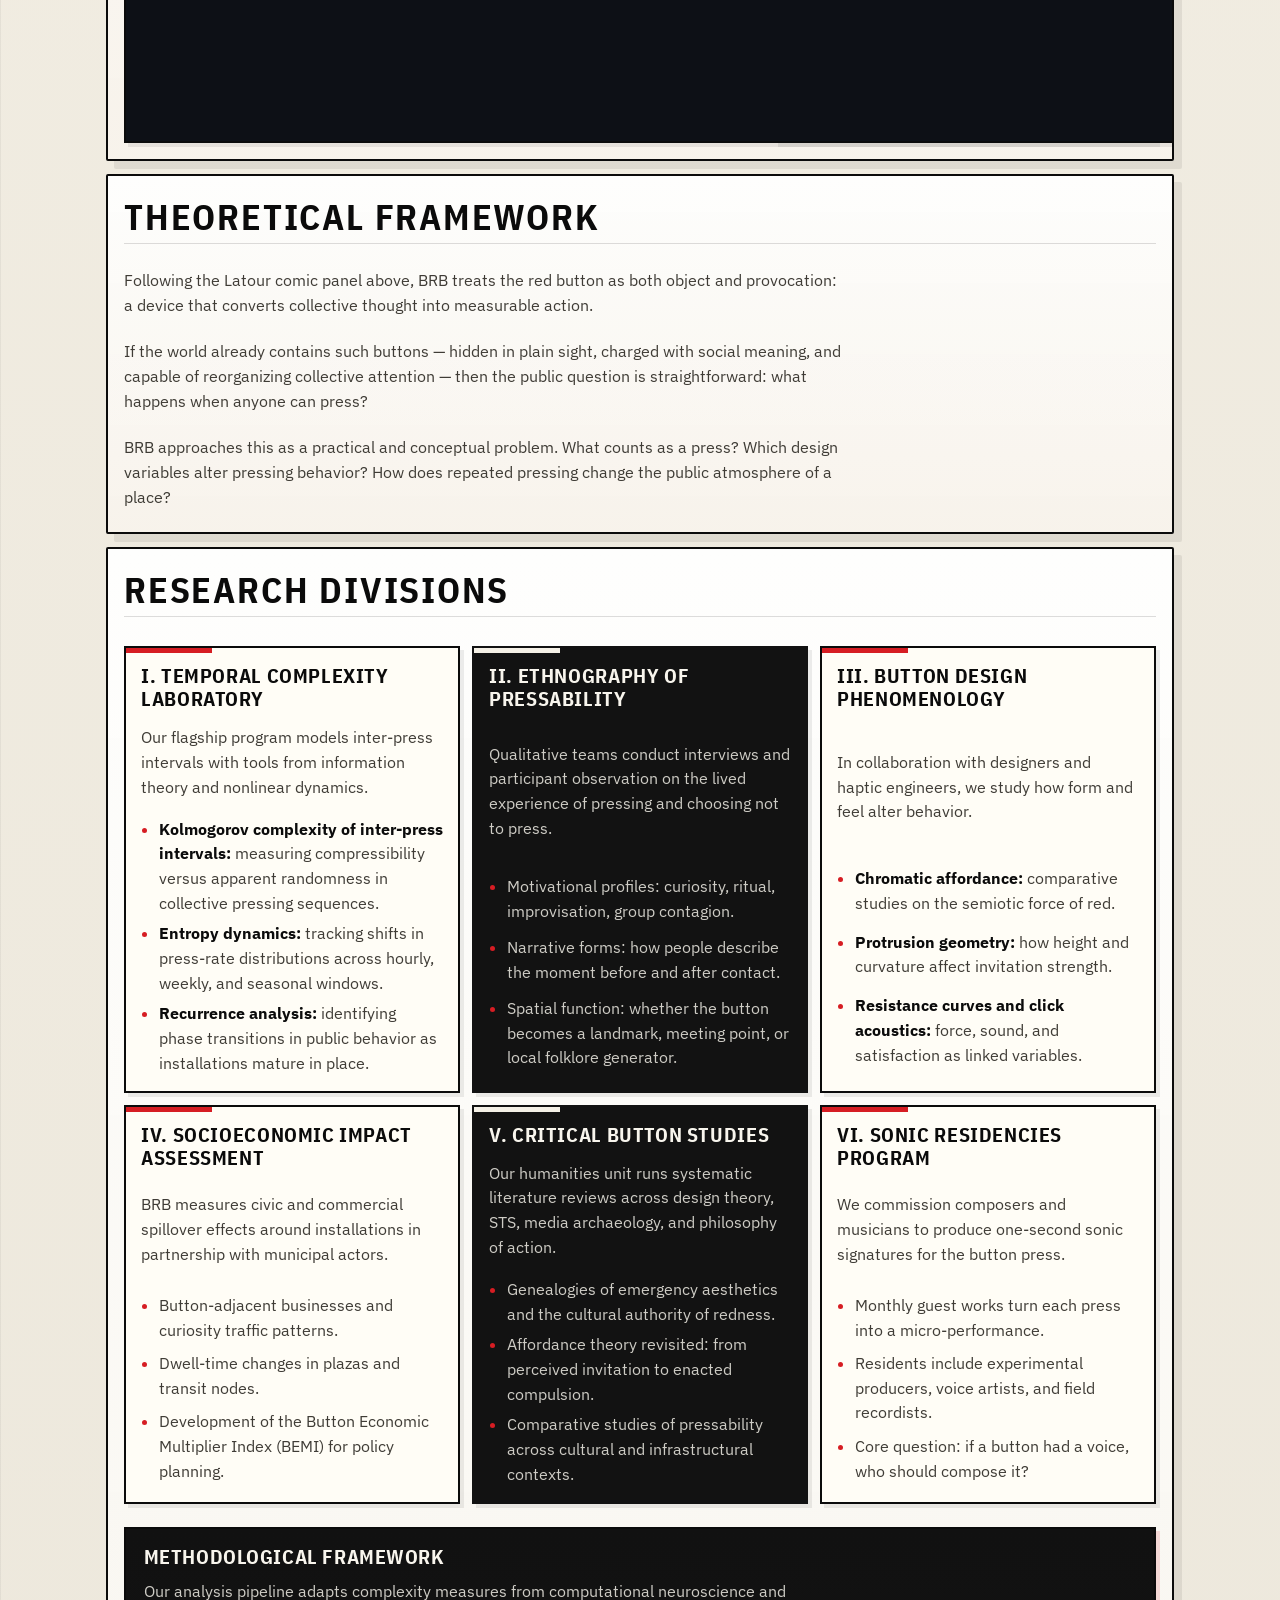
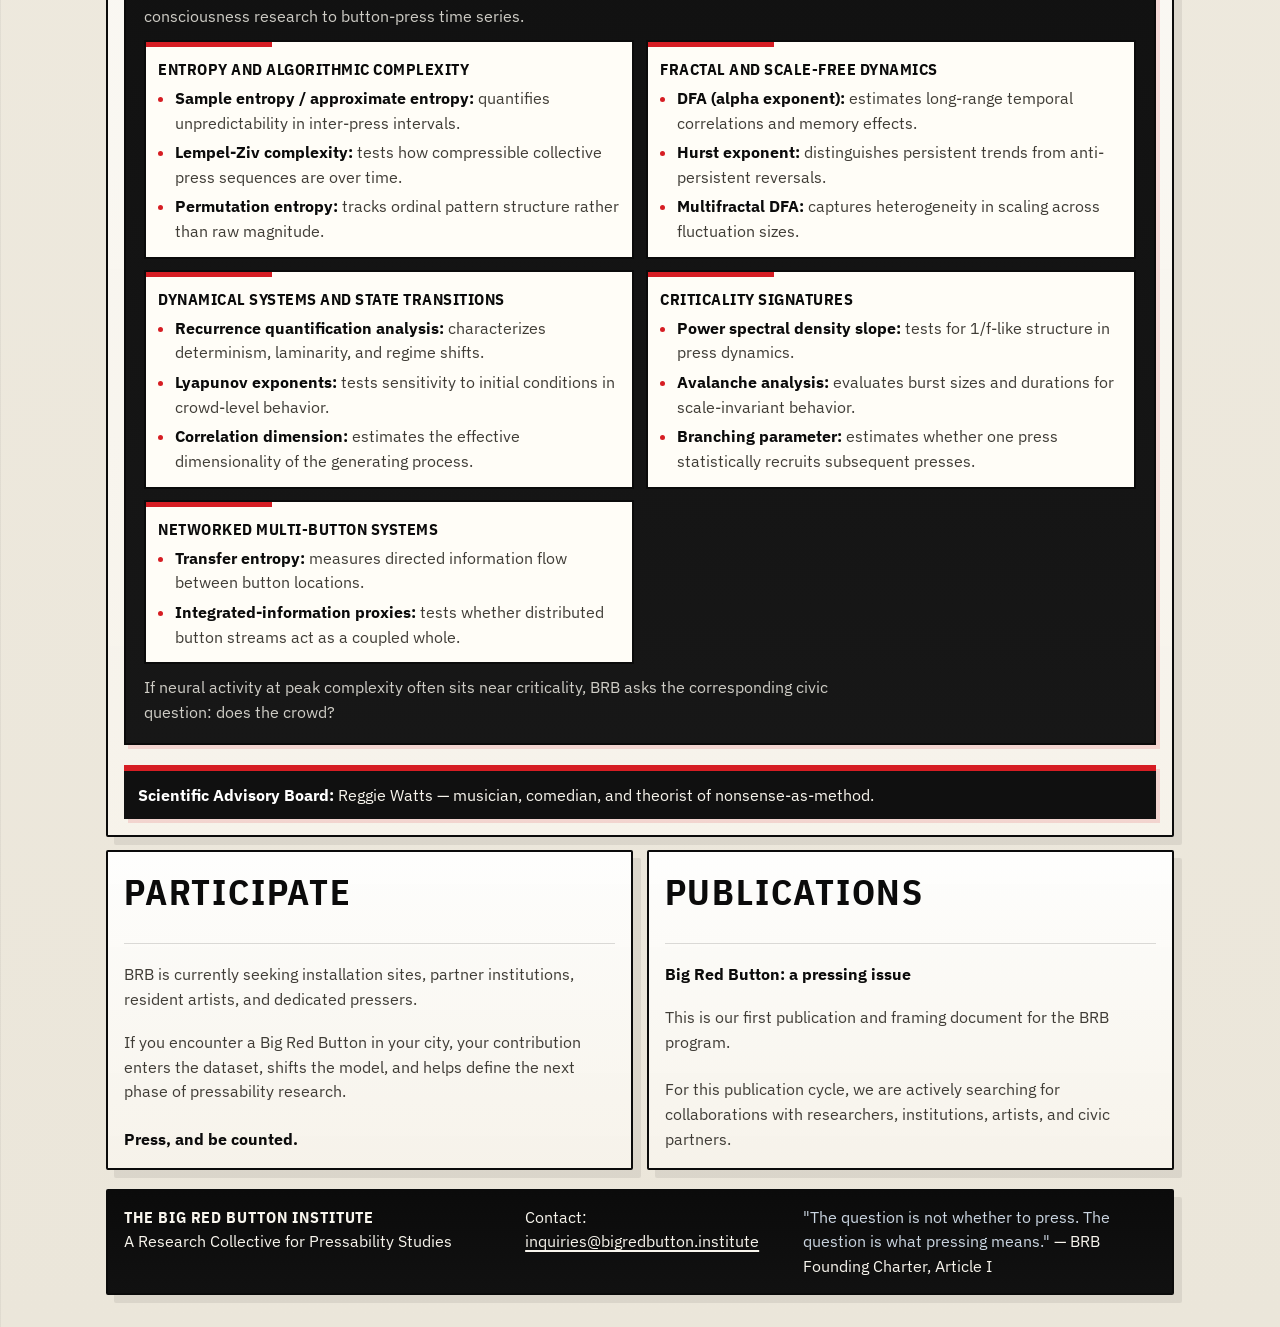
==== commit 4ec9de07: "Deploy preview for codex/switchesdb-static-selector" ====
--- a/previews/codex-switchesdb-static-selector/index.html
+++ b/previews/codex-switchesdb-static-selector/index.html
@@ -10,7 +10,7 @@
   <link href="https://fonts.googleapis.com/css2?family=IBM+Plex+Sans:wght@400;500;600;700&family=IBM+Plex+Sans+Condensed:wght@500;600;700&family=IBM+Plex+Mono:wght@400;500;600&display=swap" rel="stylesheet">
 
   <link rel="stylesheet" href="visual-workover.css?v=20260315e">
-  <link rel="stylesheet" href="switch-lab.css?v=20260315j">
+  <link rel="stylesheet" href="switch-lab.css?v=20260315k">
 </head>
 <body class="visual-workover">
   <canvas id="ambientCanvas"></canvas>
@@ -1114,7 +1114,7 @@
   })();
   </script>
   <script src="index.runtime.js?v=20260315o"></script>
-  <script src="switch-lab.runtime.js?v=20260315i"></script>
+  <script src="switch-lab.runtime.js?v=20260315j"></script>
 </body>
 </html>
 
--- a/previews/codex-switchesdb-static-selector/switch-lab.css
+++ b/previews/codex-switchesdb-static-selector/switch-lab.css
@@ -429,6 +429,10 @@
   gap: 0.48rem;
 }
 
+body.visual-workover .switch-lab-card__head--telemetry {
+  align-items: flex-start;
+}
+
 body.visual-workover .switch-lab-card__meta,
 body.visual-workover .switch-lab-card__label {
   color: rgba(238, 232, 224, 0.76);
@@ -460,23 +464,51 @@
 body.visual-workover .switch-lab-telemetry__main {
   display: grid;
   grid-template-rows: auto 1fr;
-  gap: 0.4rem;
-  min-height: 0;
+  gap: 0.34rem;
+  min-height: 0;
+}
+
+body.visual-workover .switch-lab-telemetry__head-main {
+  display: flex;
+  align-items: flex-start;
+  gap: 0.72rem;
+  min-width: 0;
+}
+
+body.visual-workover .switch-lab-telemetry__head-count {
+  display: flex;
+  align-items: baseline;
+  gap: 0.42rem;
+  min-width: 0;
 }
 
 body.visual-workover .switch-lab-telemetry__summary {
-  display: grid;
-  grid-template-columns: minmax(0, 0.95fr) minmax(0, 1.05fr);
-  gap: 0.5rem;
-  align-items: start;
+  display: block;
+  min-height: 0;
+}
+
+body.visual-workover .switch-lab-telemetry__count {
+  display: contents;
 }
 
 body.visual-workover .switch-lab-telemetry__count-value {
   font-family: "IBM Plex Sans Condensed", "Arial Narrow", sans-serif;
-  font-size: clamp(1.92rem, 3.4vw, 2.72rem);
+  font-size: clamp(1.82rem, 2.7vw, 2.54rem);
   line-height: 0.9;
   color: #ff4848;
   text-shadow: 4px 4px 0 rgba(255, 72, 72, 0.14);
+}
+
+body.visual-workover .switch-lab-telemetry__head-count .switch-lab-telemetry__count-label {
+  margin-top: 0;
+  white-space: nowrap;
+}
+
+body.visual-workover .switch-lab-telemetry__stats {
+  display: grid;
+  grid-template-columns: repeat(3, minmax(0, 1fr));
+  gap: 0.46rem;
+  align-items: start;
 }
 
 body.visual-workover .switch-lab-telemetry__count-label,
@@ -490,14 +522,8 @@
   text-transform: uppercase;
 }
 
-body.visual-workover .switch-lab-telemetry__stats {
-  display: grid;
-  grid-template-columns: repeat(3, minmax(0, 1fr));
-  gap: 0.34rem;
-}
-
 body.visual-workover .switch-lab-telemetry__stat {
-  padding: 0.22rem 0;
+  padding: 0.16rem 0 0.08rem;
 }
 
 body.visual-workover .switch-lab-telemetry__stat-value {
@@ -517,7 +543,7 @@
 
 body.visual-workover .switch-lab-telemetry__wave canvas {
   width: 100%;
-  height: clamp(3.55rem, 4.35vw, 4.1rem);
+  height: clamp(4.8rem, 5.9vw, 5.6rem);
   min-height: 0;
   border: 1px solid rgba(255, 255, 255, 0.12);
   background: rgba(255, 255, 255, 0.03);
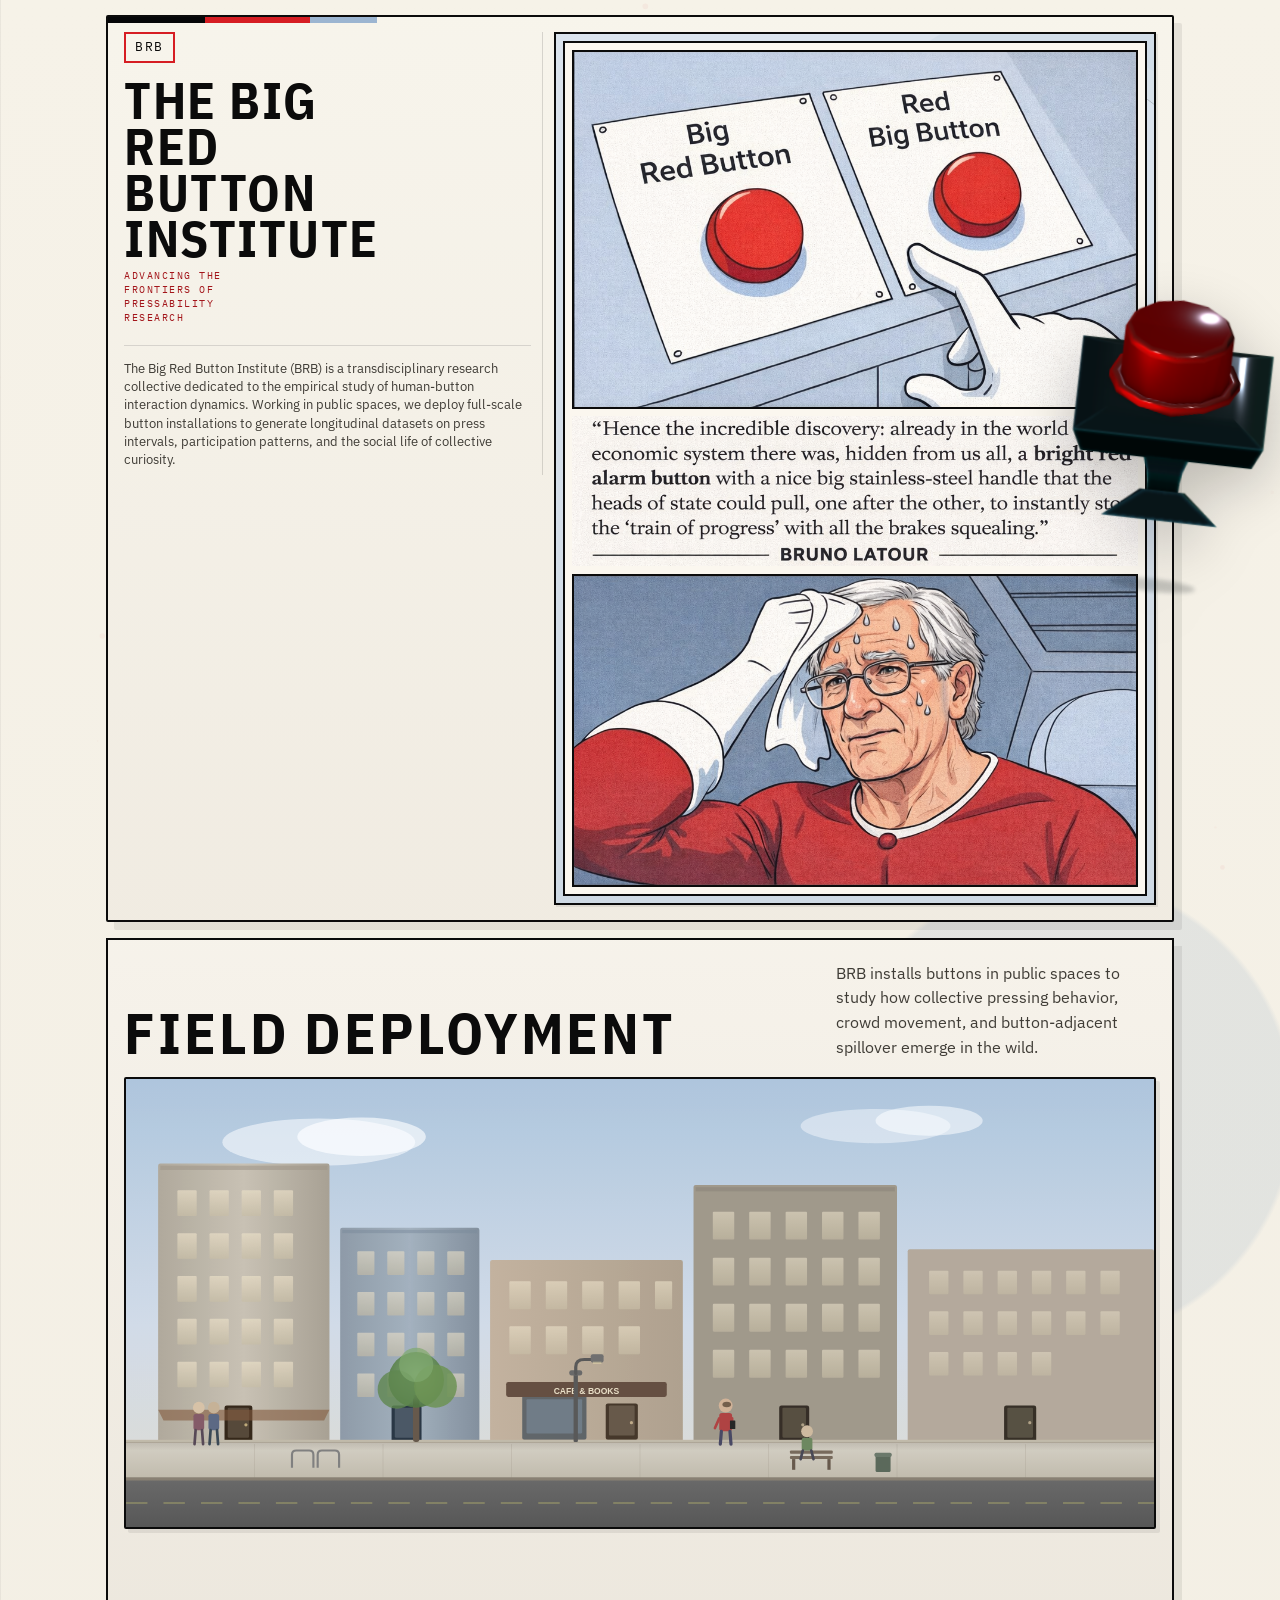
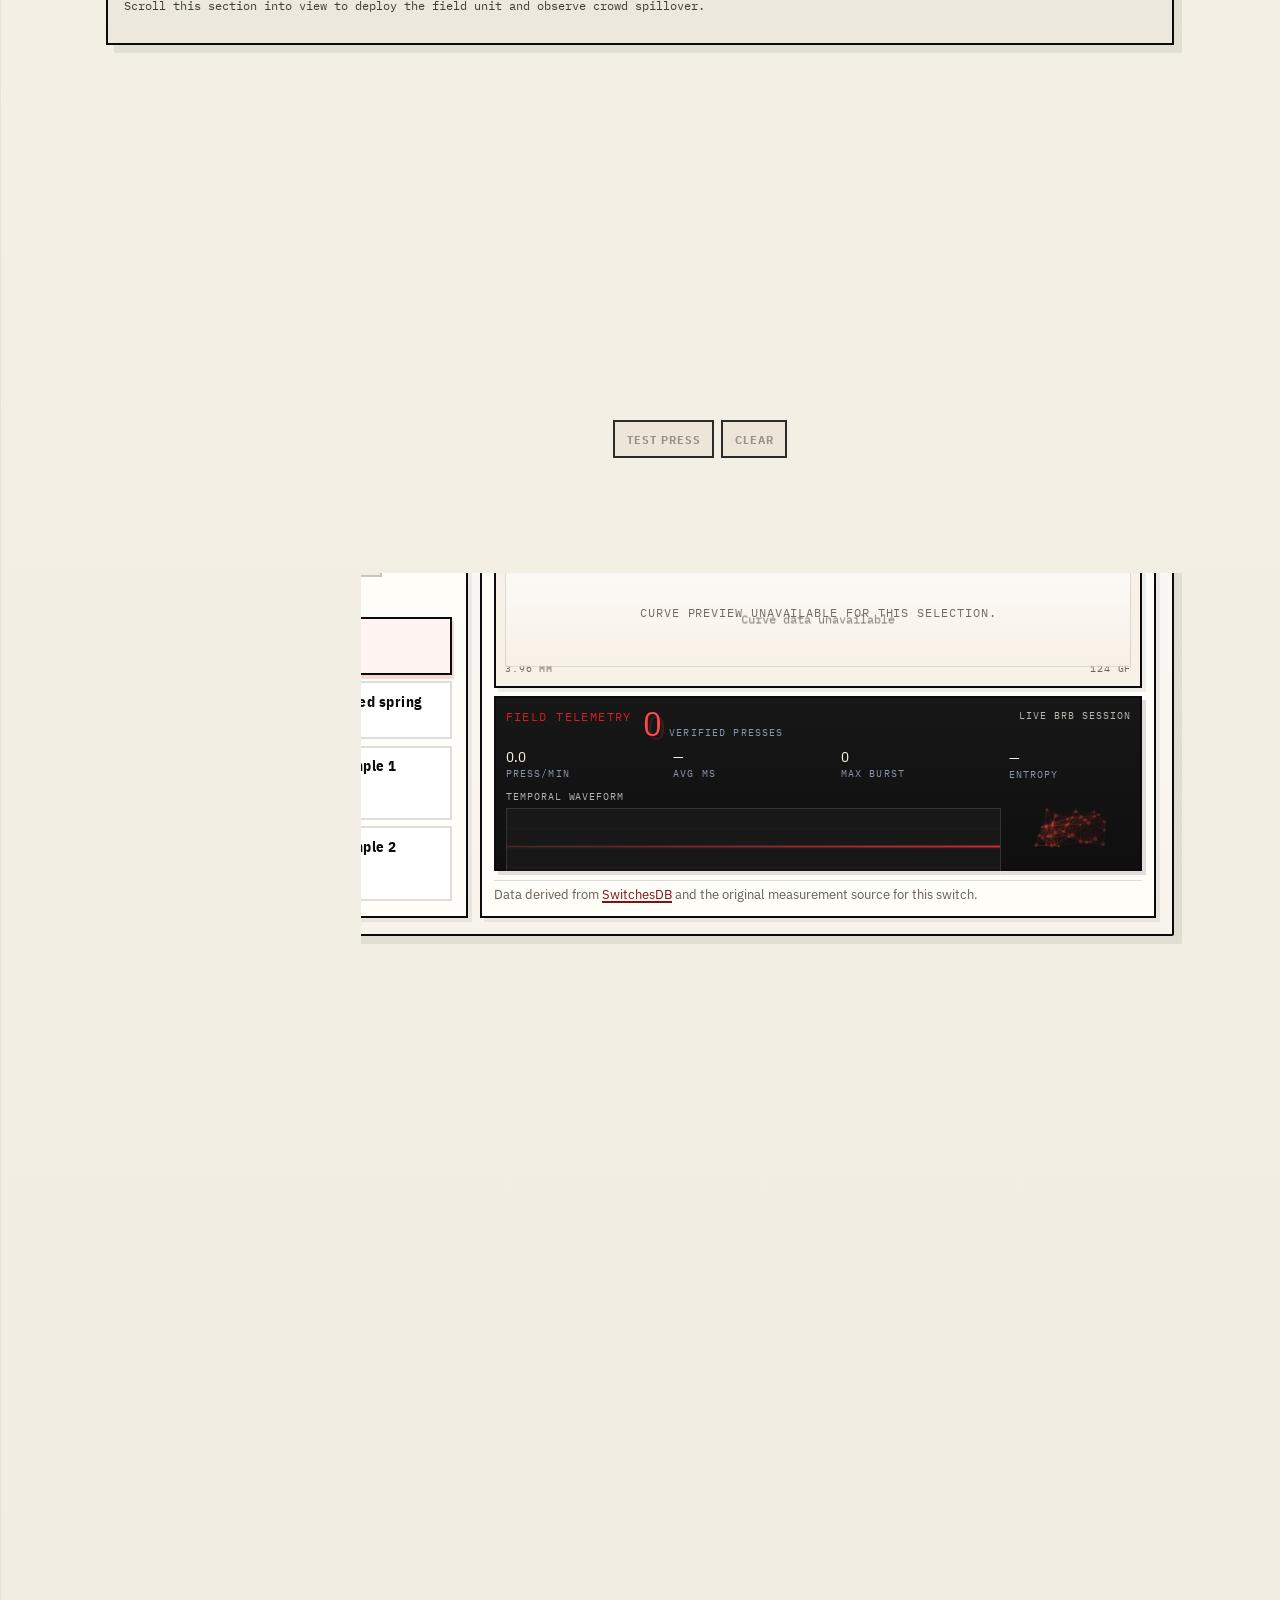
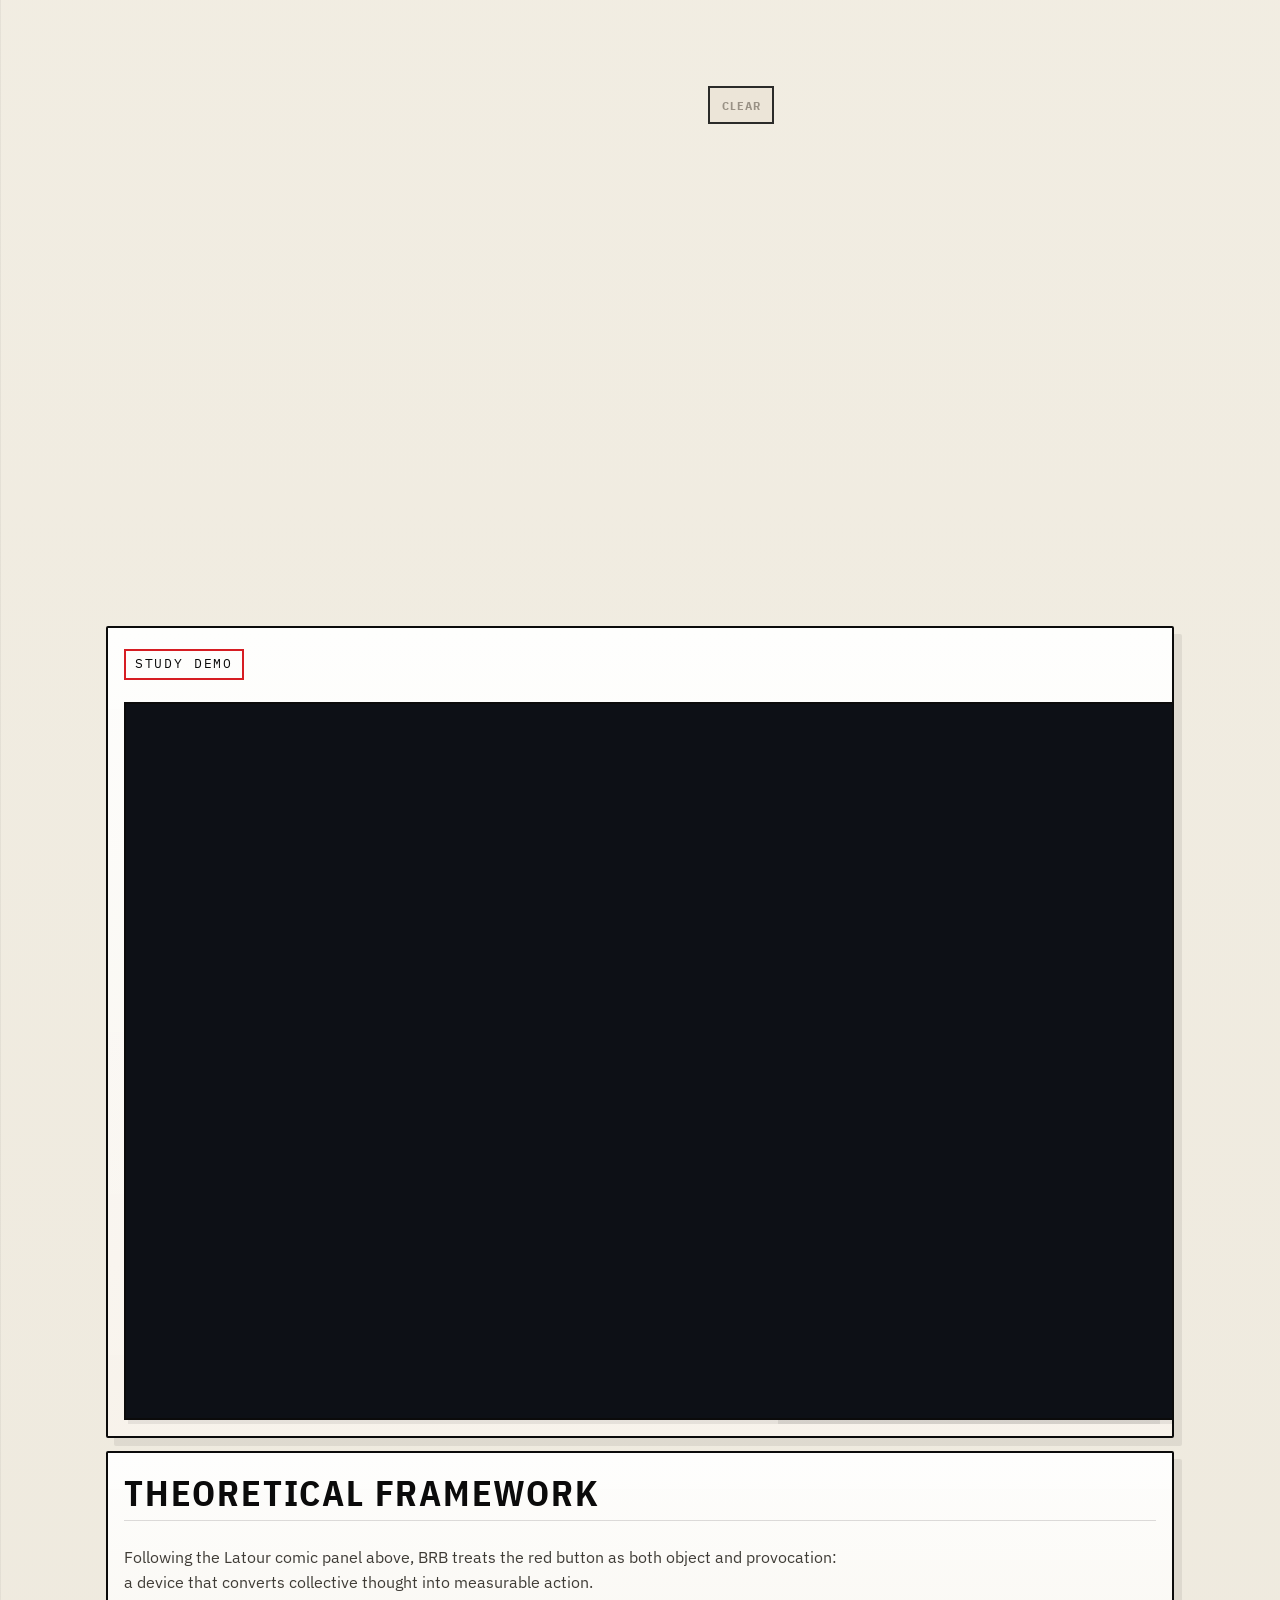
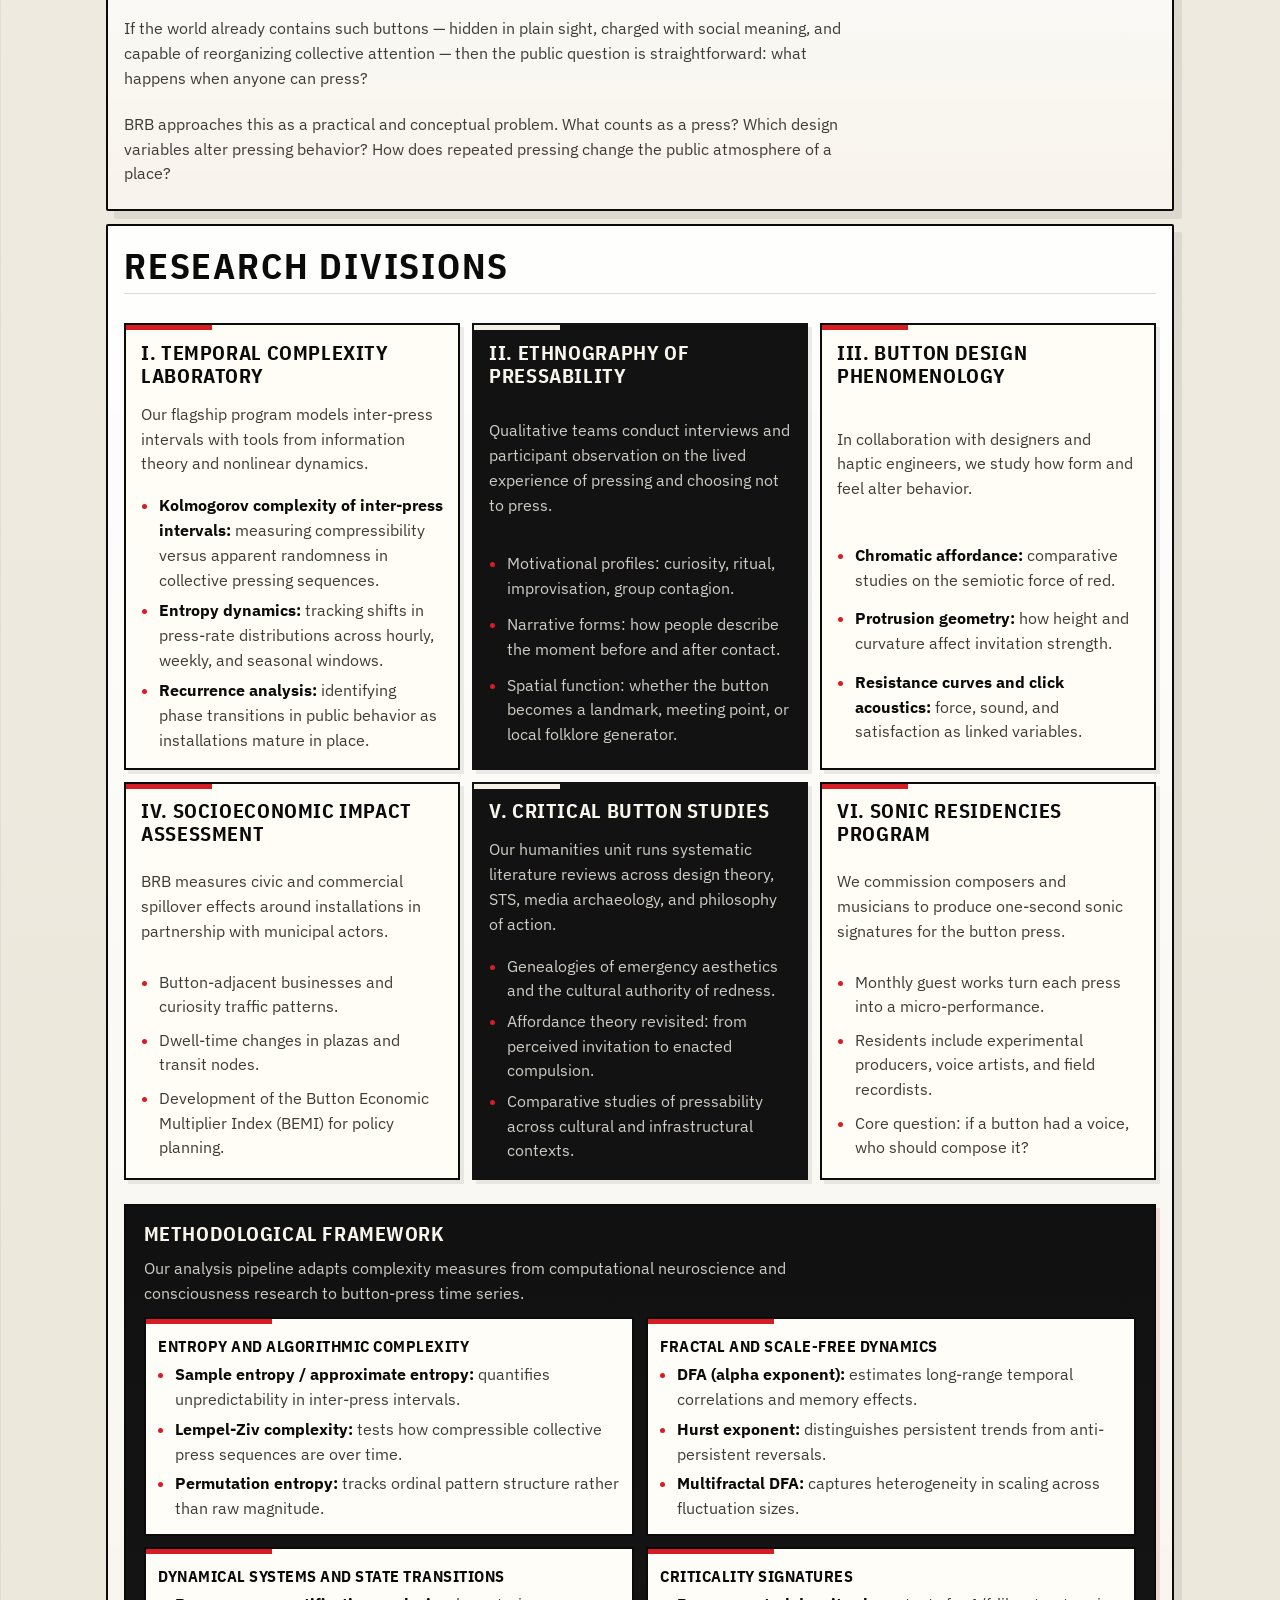
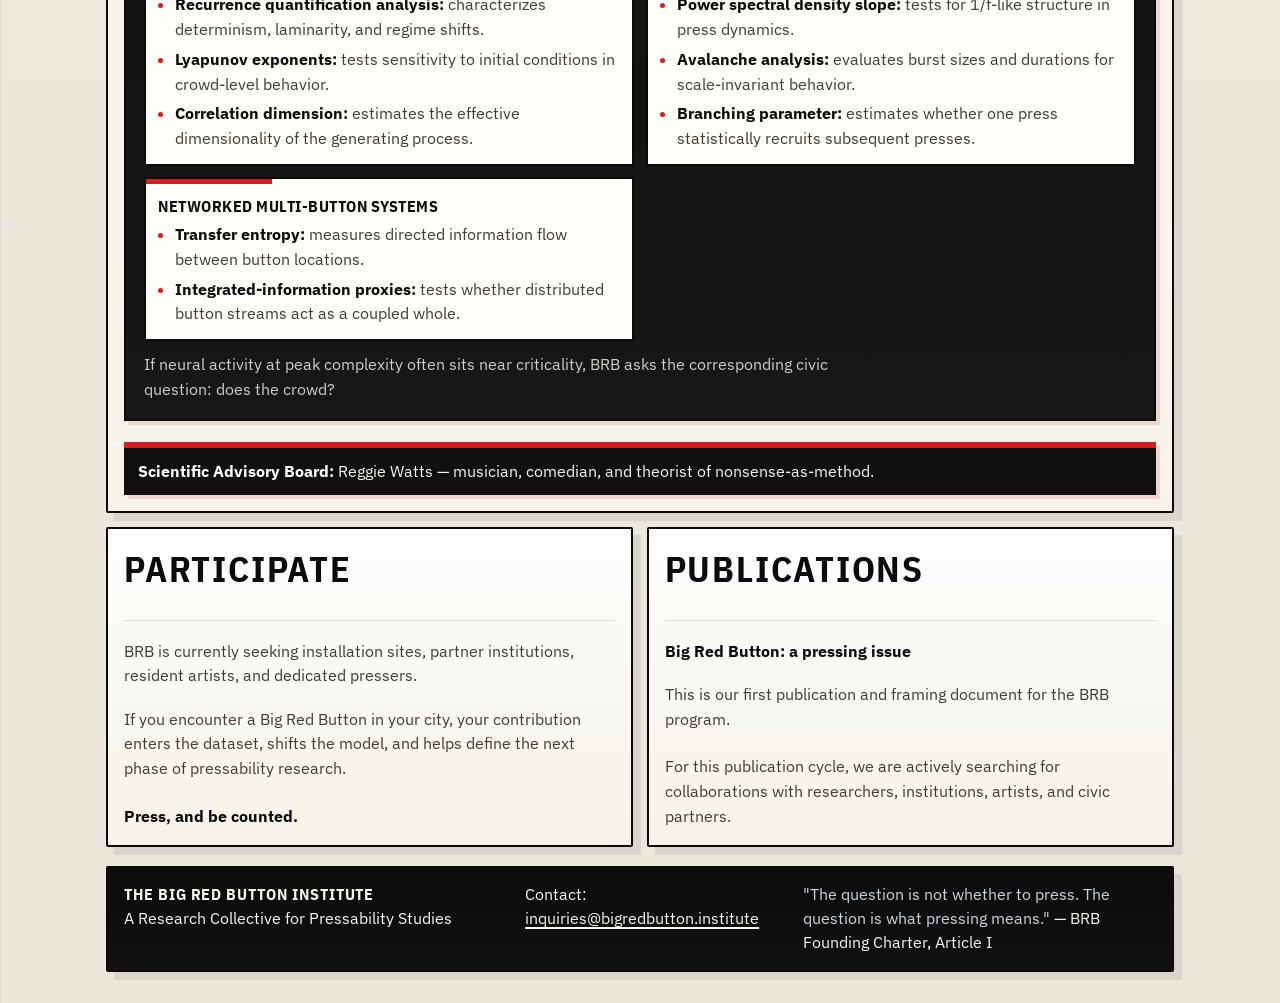
==== commit e4063656: "Deploy preview for codex/switchesdb-static-selector" ====
--- a/previews/codex-switchesdb-static-selector/index.html
+++ b/previews/codex-switchesdb-static-selector/index.html
@@ -11,6 +11,7 @@
 
   <link rel="stylesheet" href="visual-workover.css?v=20260315e">
   <link rel="stylesheet" href="switch-lab.css?v=20260315k">
+  <link rel="stylesheet" href="sound-lab.css?v=20260315a">
 </head>
 <body class="visual-workover">
   <canvas id="ambientCanvas"></canvas>
@@ -158,6 +159,20 @@
         </div>
         <div class="switch-lab-root" id="switchLabRoot" data-state="loading">
           <p class="switch-lab-loading">Loading switch profiles from the local BRB sync cache.</p>
+        </div>
+      </section>
+
+      <section class="panel reveal sound-lab-panel" id="soundLabPanel" aria-labelledby="soundLabTitle">
+        <div class="sound-lab-panel__head">
+          <div class="sound-lab-panel__copy">
+            <p class="mono sound-lab-panel__kicker">Local Sound Catalog</p>
+            <h2 class="sound-lab-panel__title" id="soundLabTitle">Sound Lab</h2>
+            <p class="sound-lab-panel__lede">Preview and apply BRB-native press sounds from locally vendored MIT and GPL bundles, with source, license, and recommendation state kept visible.</p>
+          </div>
+          <div class="sound-lab-panel__meta" id="soundLabMeta">Loading sound catalog...</div>
+        </div>
+        <div class="sound-lab-root" id="soundLabRoot" data-state="loading">
+          <p class="sound-lab-loading">Loading local sound sources and attribution data.</p>
         </div>
       </section>
 
@@ -1115,6 +1130,7 @@
   </script>
   <script src="index.runtime.js?v=20260315o"></script>
   <script src="switch-lab.runtime.js?v=20260315j"></script>
+  <script src="sound-lab.runtime.js?v=20260315a"></script>
 </body>
 </html>
 
--- a/previews/codex-switchesdb-static-selector/sound-lab.css
+++ b/previews/codex-switchesdb-static-selector/sound-lab.css
@@ -0,0 +1,498 @@
+body.visual-workover .sound-lab-panel {
+  grid-column: 1 / -1;
+  display: grid;
+  grid-template-rows: auto minmax(0, 1fr);
+  overflow: hidden;
+}
+
+body.visual-workover .sound-lab-panel__head {
+  display: grid;
+  grid-template-columns: minmax(0, 1fr) minmax(15rem, 18rem);
+  gap: 0.54rem 0.82rem;
+  align-items: end;
+  margin-bottom: 0.5rem;
+}
+
+body.visual-workover .sound-lab-panel__copy {
+  display: grid;
+  gap: 0.28rem;
+  max-width: 56rem;
+}
+
+body.visual-workover .sound-lab-panel__kicker {
+  margin: 0;
+  color: var(--red);
+  letter-spacing: 0.16em;
+  text-transform: uppercase;
+}
+
+body.visual-workover .sound-lab-panel__title {
+  margin: 0;
+  max-width: 15ch;
+  font-size: clamp(1.58rem, 2.05vw, 2.24rem);
+  line-height: 0.92;
+}
+
+body.visual-workover .sound-lab-panel__lede {
+  margin: 0;
+  max-width: 60ch;
+  font-size: 0.88rem;
+  line-height: 1.36;
+}
+
+body.visual-workover .sound-lab-panel__meta {
+  width: 100%;
+  max-width: 16rem;
+  justify-self: end;
+  align-self: end;
+  margin: 0;
+  padding: 0.48rem 0 0.48rem 0.78rem;
+  border-left: 4px solid rgba(214, 29, 35, 0.78);
+  background: linear-gradient(90deg, rgba(214, 29, 35, 0.07), rgba(214, 29, 35, 0));
+  color: #675f55;
+  font-family: "IBM Plex Mono", monospace;
+  font-size: 0.7rem;
+  line-height: 1.38;
+  letter-spacing: 0.05em;
+}
+
+body.visual-workover .sound-lab-root[data-state="loading"],
+body.visual-workover .sound-lab-root[data-state="error"] {
+  padding: 1rem;
+  border: 2px solid var(--ink);
+  background: #fffdf8;
+  box-shadow: 4px 4px 0 rgba(5, 6, 8, 0.06);
+}
+
+body.visual-workover .sound-lab-loading,
+body.visual-workover .sound-lab-error {
+  margin: 0;
+  color: var(--muted);
+}
+
+body.visual-workover .sound-lab-root,
+body.visual-workover .sound-lab-app,
+body.visual-workover .sound-lab-controls,
+body.visual-workover .sound-lab-detail {
+  min-height: 0;
+}
+
+body.visual-workover .sound-lab-root {
+  display: grid;
+}
+
+body.visual-workover .sound-lab-app {
+  display: grid;
+  grid-template-columns: minmax(19rem, 21rem) minmax(0, 1fr);
+  gap: 0.78rem;
+  align-items: stretch;
+}
+
+body.visual-workover .sound-lab-controls,
+body.visual-workover .sound-lab-detail {
+  min-width: 0;
+  border: 2px solid var(--ink);
+  background: #fffdf8;
+  box-shadow: 4px 4px 0 rgba(5, 6, 8, 0.06);
+}
+
+body.visual-workover .sound-lab-controls {
+  display: grid;
+  grid-template-rows: auto auto auto minmax(0, 1fr);
+  gap: 0.7rem;
+  align-content: start;
+  padding: 0.78rem;
+}
+
+body.visual-workover .sound-lab-field,
+body.visual-workover .sound-lab-filter-group {
+  display: grid;
+  gap: 0.42rem;
+}
+
+body.visual-workover .sound-lab-label,
+body.visual-workover .sound-lab-block__eyebrow {
+  margin: 0;
+  color: #6d665c;
+  font-family: "IBM Plex Mono", monospace;
+  font-size: 0.72rem;
+  letter-spacing: 0.12em;
+  text-transform: uppercase;
+}
+
+body.visual-workover .sound-lab-search {
+  width: 100%;
+  min-height: 44px;
+  border: 2px solid var(--ink);
+  background: #ffffff;
+  color: var(--ink);
+  padding: 0.66rem 0.76rem;
+  font: 600 0.9rem/1.2 "IBM Plex Sans", sans-serif;
+}
+
+body.visual-workover .sound-lab-search::placeholder {
+  color: #847b70;
+}
+
+body.visual-workover .sound-lab-search:focus-visible {
+  outline: 2px solid rgba(214, 29, 35, 0.78);
+  outline-offset: 2px;
+}
+
+body.visual-workover .sound-lab-filter-row {
+  display: flex;
+  flex-wrap: wrap;
+  gap: 0.42rem;
+}
+
+body.visual-workover .sound-lab-chip {
+  min-height: 36px;
+  padding: 0.46rem 0.66rem;
+  border: 2px solid rgba(17, 17, 17, 0.18);
+  background: #f3ede2;
+  color: var(--ink);
+  font: 700 0.72rem/1 "IBM Plex Mono", monospace;
+  letter-spacing: 0.04em;
+  cursor: pointer;
+  transition:
+    border-color 140ms ease,
+    background 140ms ease,
+    box-shadow 140ms ease,
+    color 140ms ease;
+}
+
+body.visual-workover .sound-lab-chip:hover,
+body.visual-workover .sound-lab-chip:focus-visible {
+  border-color: var(--ink);
+  box-shadow: 3px 3px 0 rgba(5, 6, 8, 0.07);
+}
+
+body.visual-workover .sound-lab-chip.is-active {
+  border-color: var(--ink);
+  background: #ffe8e4;
+  color: var(--red-deep);
+  box-shadow: 4px 4px 0 rgba(214, 29, 35, 0.15);
+}
+
+body.visual-workover .sound-lab-results-meta {
+  color: #72695d;
+  font-family: "IBM Plex Mono", monospace;
+  font-size: 0.72rem;
+  letter-spacing: 0.05em;
+}
+
+body.visual-workover .sound-lab-list {
+  display: grid;
+  align-content: start;
+  grid-auto-rows: max-content;
+  gap: 0.38rem;
+  min-height: 0;
+  max-height: clamp(18rem, 37vh, 24rem);
+  overflow: auto;
+  padding-right: 0.12rem;
+}
+
+body.visual-workover .sound-lab-item {
+  width: 100%;
+  padding: 0.64rem 0.72rem;
+  border: 2px solid rgba(17, 17, 17, 0.14);
+  background: #ffffff;
+  color: var(--ink);
+  text-align: left;
+  cursor: pointer;
+  transition:
+    border-color 140ms ease,
+    background 140ms ease,
+    box-shadow 140ms ease;
+}
+
+body.visual-workover .sound-lab-item:hover,
+body.visual-workover .sound-lab-item:focus-visible {
+  border-color: var(--ink);
+  box-shadow: 4px 4px 0 rgba(5, 6, 8, 0.08);
+}
+
+body.visual-workover .sound-lab-item.is-selected {
+  background: #fff4f2;
+  border-color: var(--ink);
+}
+
+body.visual-workover .sound-lab-item.is-applied {
+  box-shadow: inset 5px 0 0 var(--red);
+}
+
+body.visual-workover .sound-lab-item.is-recommended:not(.is-applied) {
+  box-shadow: inset 5px 0 0 rgba(34, 30, 24, 0.18);
+}
+
+body.visual-workover .sound-lab-item__title {
+  display: block;
+  margin: 0 0 0.2rem;
+  font: 700 0.92rem/1.12 "IBM Plex Sans Condensed", "Arial Narrow", sans-serif;
+  letter-spacing: 0.03em;
+}
+
+body.visual-workover .sound-lab-item__meta {
+  display: flex;
+  flex-wrap: wrap;
+  gap: 0.3rem 0.65rem;
+  color: #766d61;
+  font-family: "IBM Plex Mono", monospace;
+  font-size: 0.69rem;
+  letter-spacing: 0.04em;
+}
+
+body.visual-workover .sound-lab-item__status {
+  display: block;
+  margin-top: 0.32rem;
+  font-family: "IBM Plex Mono", monospace;
+  font-size: 0.67rem;
+  letter-spacing: 0.04em;
+  text-transform: uppercase;
+}
+
+body.visual-workover .sound-lab-item__status--recommended,
+body.visual-workover .sound-lab-detail__status--recommended {
+  color: var(--red-deep);
+}
+
+body.visual-workover .sound-lab-item__status--compatible,
+body.visual-workover .sound-lab-detail__status--compatible {
+  color: #5c5144;
+}
+
+body.visual-workover .sound-lab-item__status--distant,
+body.visual-workover .sound-lab-detail__status--distant {
+  color: #7a6757;
+}
+
+body.visual-workover .sound-lab-item__status--none,
+body.visual-workover .sound-lab-detail__status--none {
+  color: #8d8377;
+}
+
+body.visual-workover .sound-lab-detail {
+  display: grid;
+  gap: 0.54rem;
+  align-content: start;
+  padding: 0.72rem;
+}
+
+body.visual-workover .sound-lab-block {
+  display: grid;
+  gap: 0.42rem;
+  padding: 0.62rem;
+  border: 1px solid rgba(17, 17, 17, 0.14);
+  background: #fbf6ee;
+}
+
+body.visual-workover .sound-lab-block h3 {
+  margin: 0;
+  font-size: clamp(1.16rem, 1.6vw, 1.62rem);
+  line-height: 0.96;
+}
+
+body.visual-workover .sound-lab-block__lede,
+body.visual-workover .sound-lab-block__note,
+body.visual-workover .sound-lab-tags,
+body.visual-workover .sound-lab-error-inline {
+  margin: 0;
+}
+
+body.visual-workover .sound-lab-block__lede {
+  font-size: 0.9rem;
+  line-height: 1.38;
+}
+
+body.visual-workover .sound-lab-block__note {
+  color: #6f6659;
+  font-family: "IBM Plex Mono", monospace;
+  font-size: 0.68rem;
+  line-height: 1.45;
+  letter-spacing: 0.04em;
+}
+
+body.visual-workover .sound-lab-detail__status {
+  margin: 0;
+  padding-left: 0.68rem;
+  border-left: 4px solid rgba(17, 17, 17, 0.14);
+  font-family: "IBM Plex Mono", monospace;
+  font-size: 0.74rem;
+  line-height: 1.46;
+  letter-spacing: 0.04em;
+  text-transform: uppercase;
+}
+
+body.visual-workover .sound-lab-detail__status--recommended {
+  border-left-color: var(--red);
+}
+
+body.visual-workover .sound-lab-detail__status--compatible {
+  border-left-color: rgba(17, 17, 17, 0.32);
+}
+
+body.visual-workover .sound-lab-detail__status--distant {
+  border-left-color: rgba(17, 17, 17, 0.18);
+}
+
+body.visual-workover .sound-lab-detail__status--none {
+  border-left-color: rgba(17, 17, 17, 0.12);
+}
+
+body.visual-workover .sound-lab-metrics {
+  display: grid;
+  grid-template-columns: repeat(4, minmax(0, 1fr));
+  gap: 0.38rem;
+  margin: 0;
+}
+
+body.visual-workover .sound-lab-metric {
+  padding: 0.46rem 0.54rem;
+  border: 1px solid rgba(17, 17, 17, 0.12);
+  background: #fffdf8;
+}
+
+body.visual-workover .sound-lab-metric dt {
+  margin: 0 0 0.22rem;
+  color: #72695d;
+  font-family: "IBM Plex Mono", monospace;
+  font-size: 0.62rem;
+  letter-spacing: 0.1em;
+  text-transform: uppercase;
+}
+
+body.visual-workover .sound-lab-metric dd {
+  margin: 0;
+  color: var(--ink);
+  font: 700 0.82rem/1.08 "IBM Plex Sans Condensed", "Arial Narrow", sans-serif;
+  letter-spacing: 0.03em;
+}
+
+body.visual-workover .sound-lab-tags {
+  color: #5d5448;
+  font-family: "IBM Plex Mono", monospace;
+  font-size: 0.68rem;
+  line-height: 1.45;
+}
+
+body.visual-workover .sound-lab-actions {
+  display: flex;
+  flex-wrap: wrap;
+  gap: 0.42rem;
+}
+
+body.visual-workover .sound-lab-action,
+body.visual-workover .sound-lab-link {
+  display: inline-flex;
+  align-items: center;
+  justify-content: center;
+  min-height: 38px;
+  padding: 0.5rem 0.74rem;
+  border: 2px solid var(--ink);
+  background: #fffdf8;
+  color: var(--ink);
+  text-decoration: none;
+  font: 700 0.72rem/1 "IBM Plex Sans Condensed", "Arial Narrow", sans-serif;
+  letter-spacing: 0.08em;
+  text-transform: uppercase;
+  box-shadow: 3px 3px 0 rgba(5, 6, 8, 0.07);
+  cursor: pointer;
+  transition:
+    background 140ms ease,
+    box-shadow 140ms ease,
+    color 140ms ease;
+}
+
+body.visual-workover .sound-lab-action:hover,
+body.visual-workover .sound-lab-action:focus-visible,
+body.visual-workover .sound-lab-link:hover,
+body.visual-workover .sound-lab-link:focus-visible {
+  box-shadow: 5px 5px 0 rgba(5, 6, 8, 0.1);
+}
+
+body.visual-workover .sound-lab-action--primary {
+  background: var(--ink);
+  color: var(--paper);
+  box-shadow: 6px 6px 0 rgba(214, 29, 35, 0.66);
+}
+
+body.visual-workover .sound-lab-action--primary:hover,
+body.visual-workover .sound-lab-action--primary:focus-visible {
+  background: #202020;
+}
+
+body.visual-workover .sound-lab-action[disabled] {
+  background: #ece4d7;
+  color: #8b8276;
+  box-shadow: none;
+  opacity: 0.86;
+  cursor: default;
+}
+
+body.visual-workover .sound-lab-files {
+  display: grid;
+  gap: 0.46rem;
+}
+
+body.visual-workover .sound-lab-file {
+  display: grid;
+  gap: 0.18rem;
+  padding: 0.48rem 0.54rem;
+  border: 1px solid rgba(17, 17, 17, 0.12);
+  background: #fffdf8;
+}
+
+body.visual-workover .sound-lab-file code {
+  overflow-wrap: anywhere;
+  color: #5f564a;
+  font-family: "IBM Plex Mono", monospace;
+  font-size: 0.67rem;
+  line-height: 1.4;
+}
+
+body.visual-workover .sound-lab-error-inline {
+  color: var(--red-deep);
+  font-family: "IBM Plex Mono", monospace;
+  font-size: 0.72rem;
+  line-height: 1.44;
+}
+
+body.visual-workover .sound-lab-empty {
+  margin: 0;
+  color: #675f55;
+}
+
+@media (max-width: 1100px) {
+  body.visual-workover .sound-lab-panel__head,
+  body.visual-workover .sound-lab-app {
+    grid-template-columns: 1fr;
+  }
+
+  body.visual-workover .sound-lab-panel__meta {
+    max-width: none;
+    justify-self: start;
+  }
+
+  body.visual-workover .sound-lab-metrics {
+    grid-template-columns: repeat(2, minmax(0, 1fr));
+  }
+}
+
+@media (max-width: 700px) {
+  body.visual-workover .sound-lab-controls,
+  body.visual-workover .sound-lab-detail {
+    padding: 0.82rem;
+  }
+
+  body.visual-workover .sound-lab-actions {
+    display: grid;
+  }
+
+  body.visual-workover .sound-lab-action {
+    width: 100%;
+  }
+
+  body.visual-workover .sound-lab-metrics {
+    grid-template-columns: 1fr;
+  }
+}
